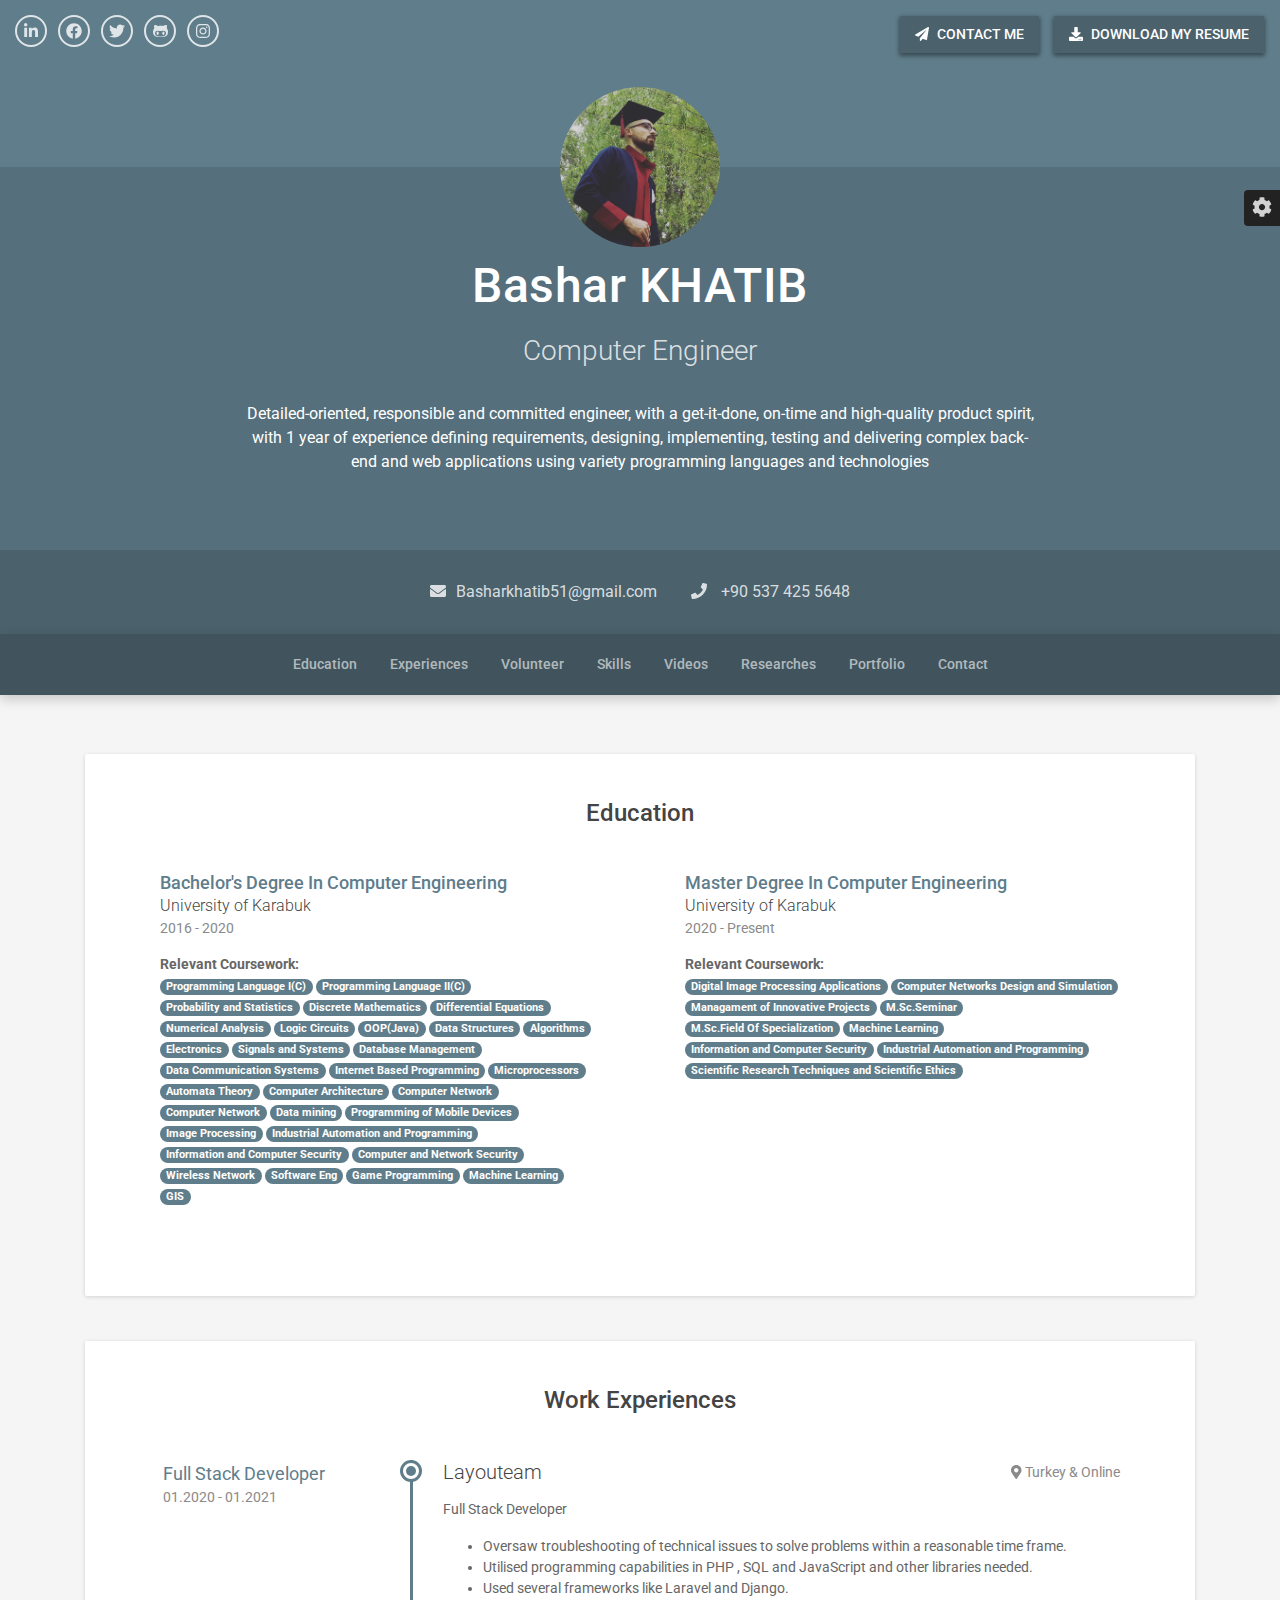
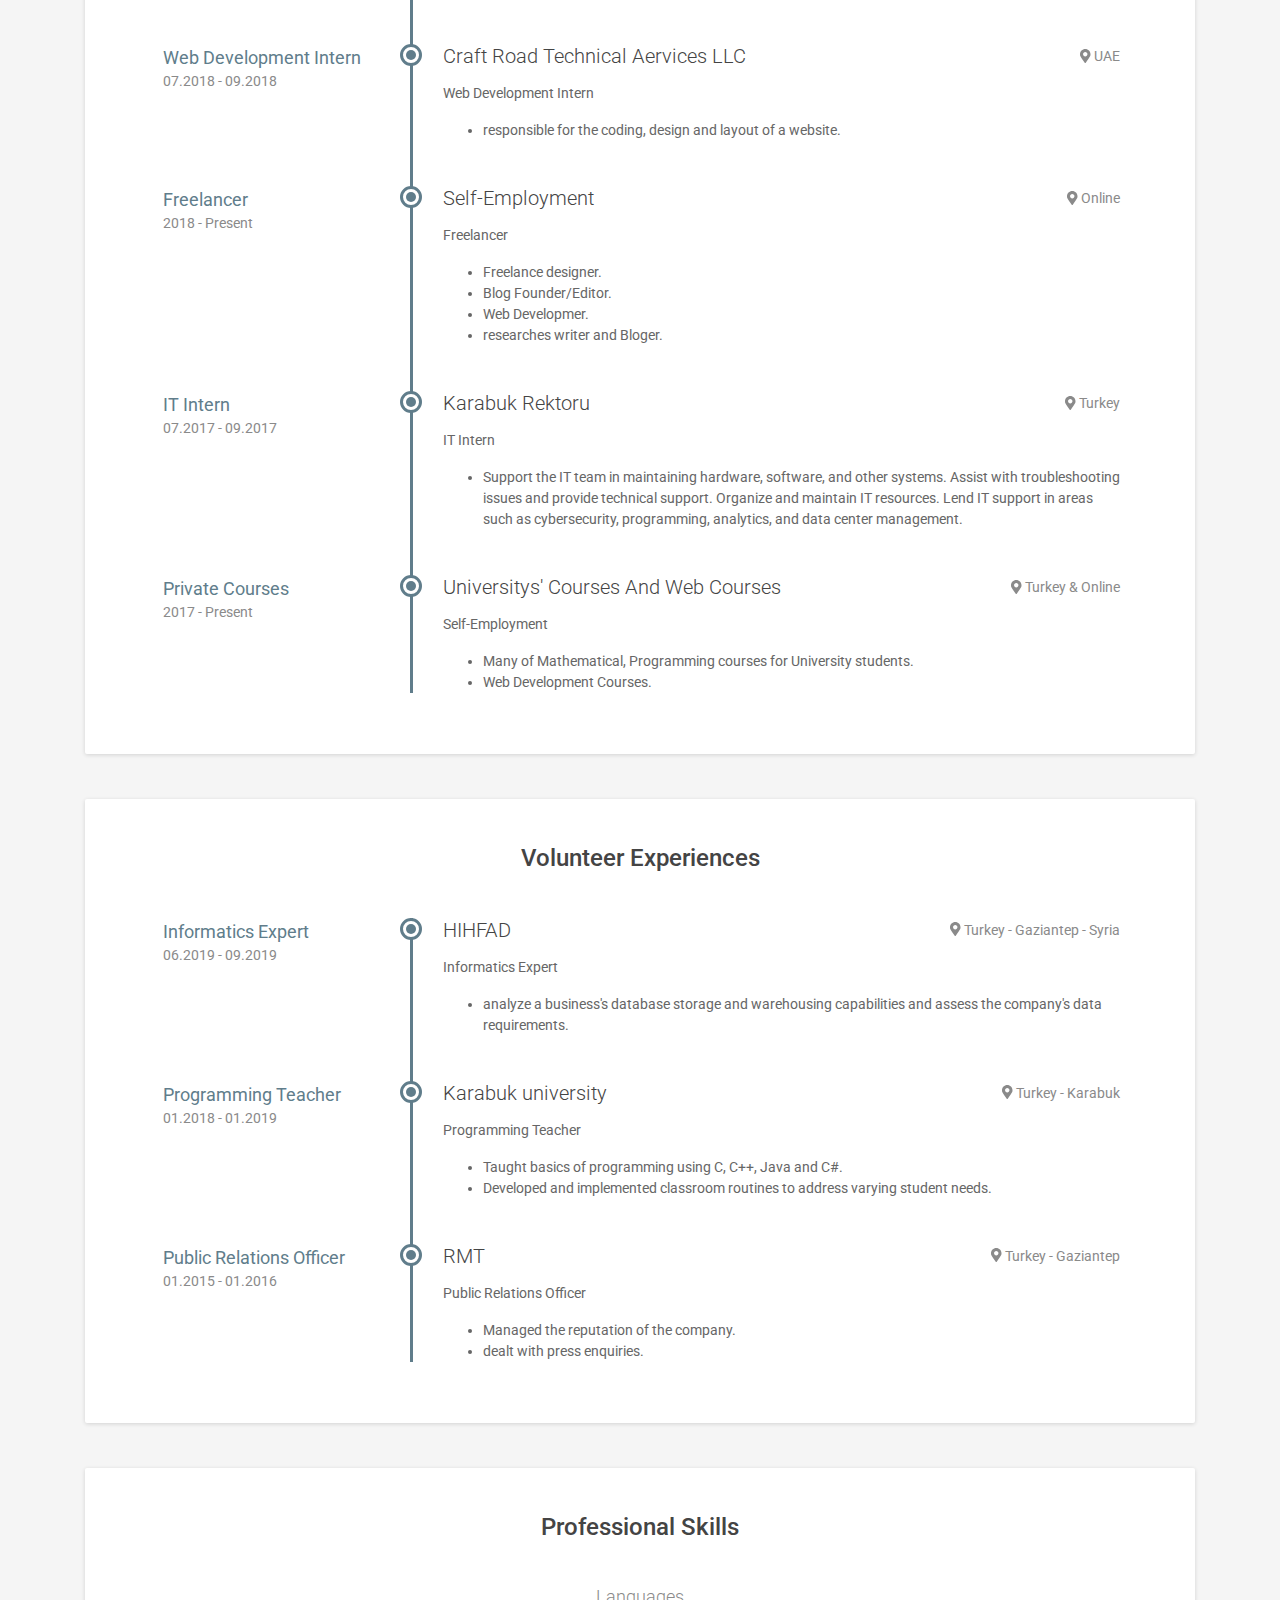
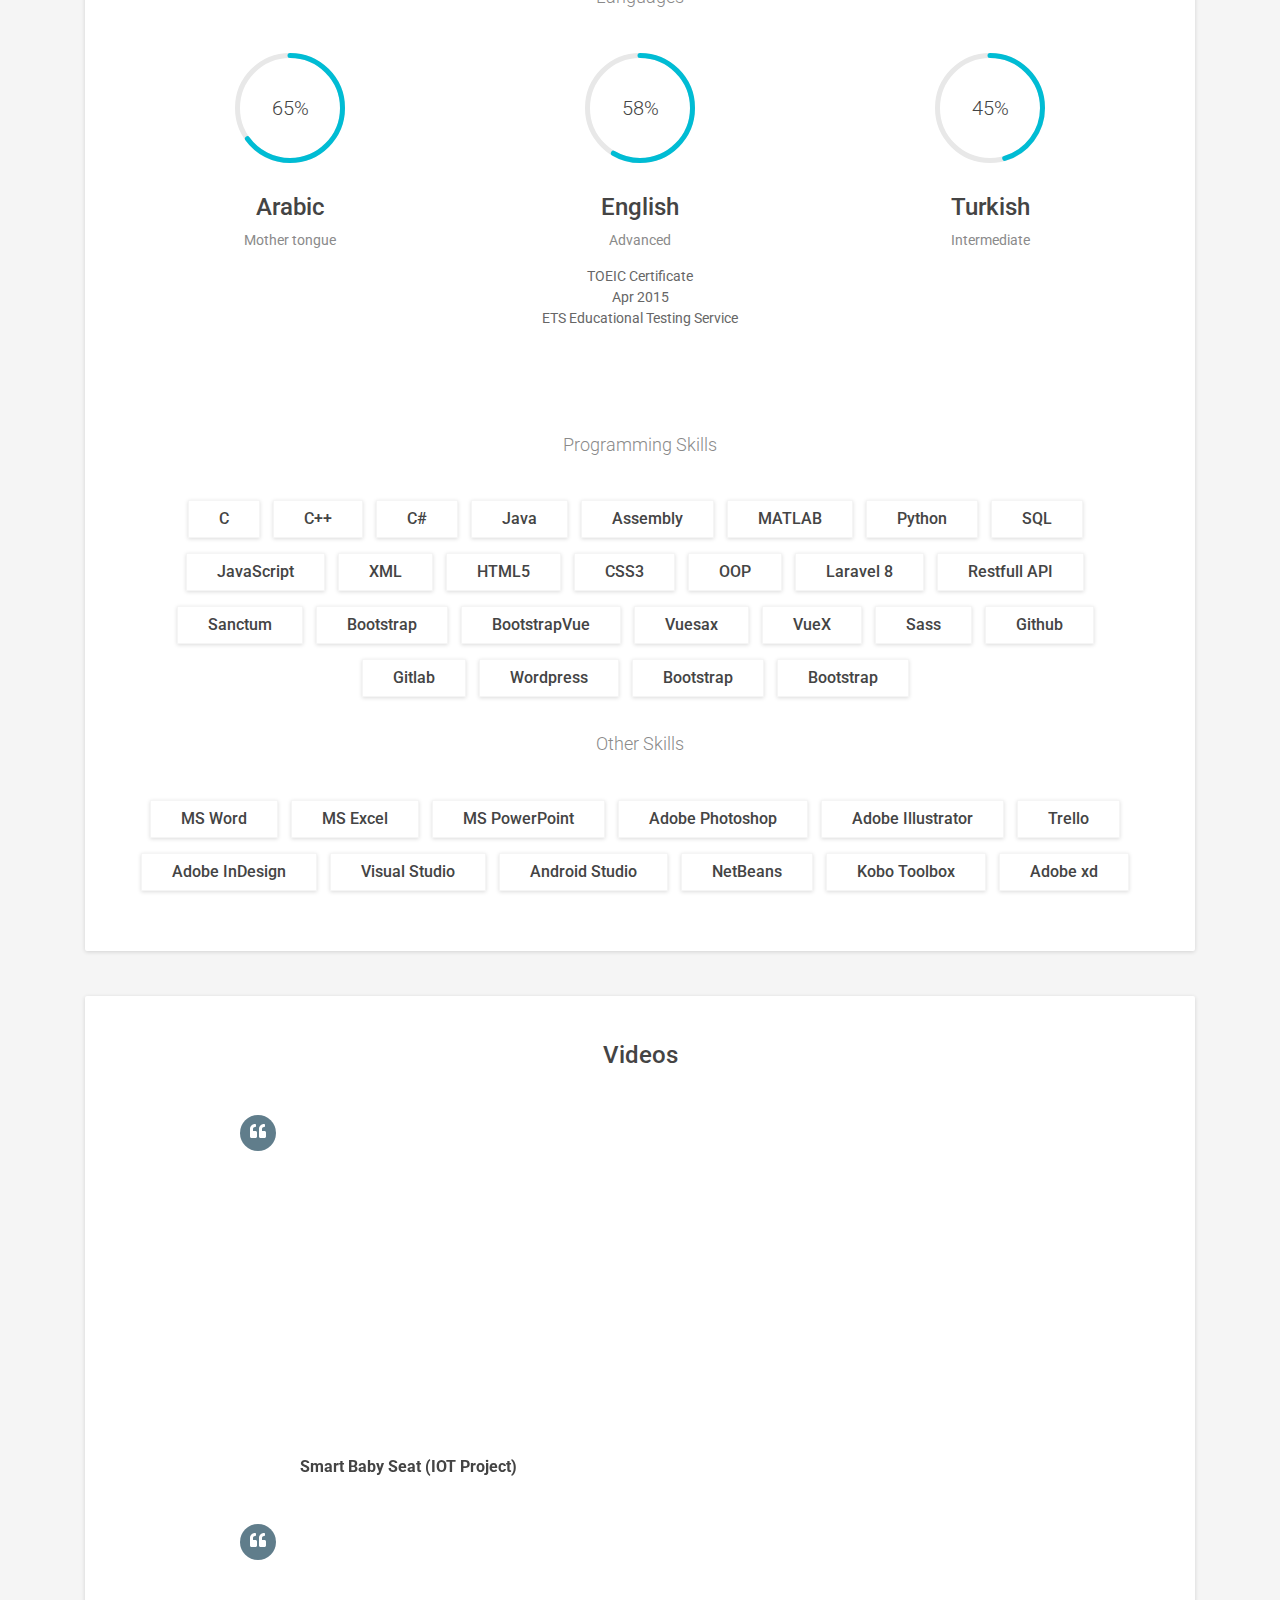
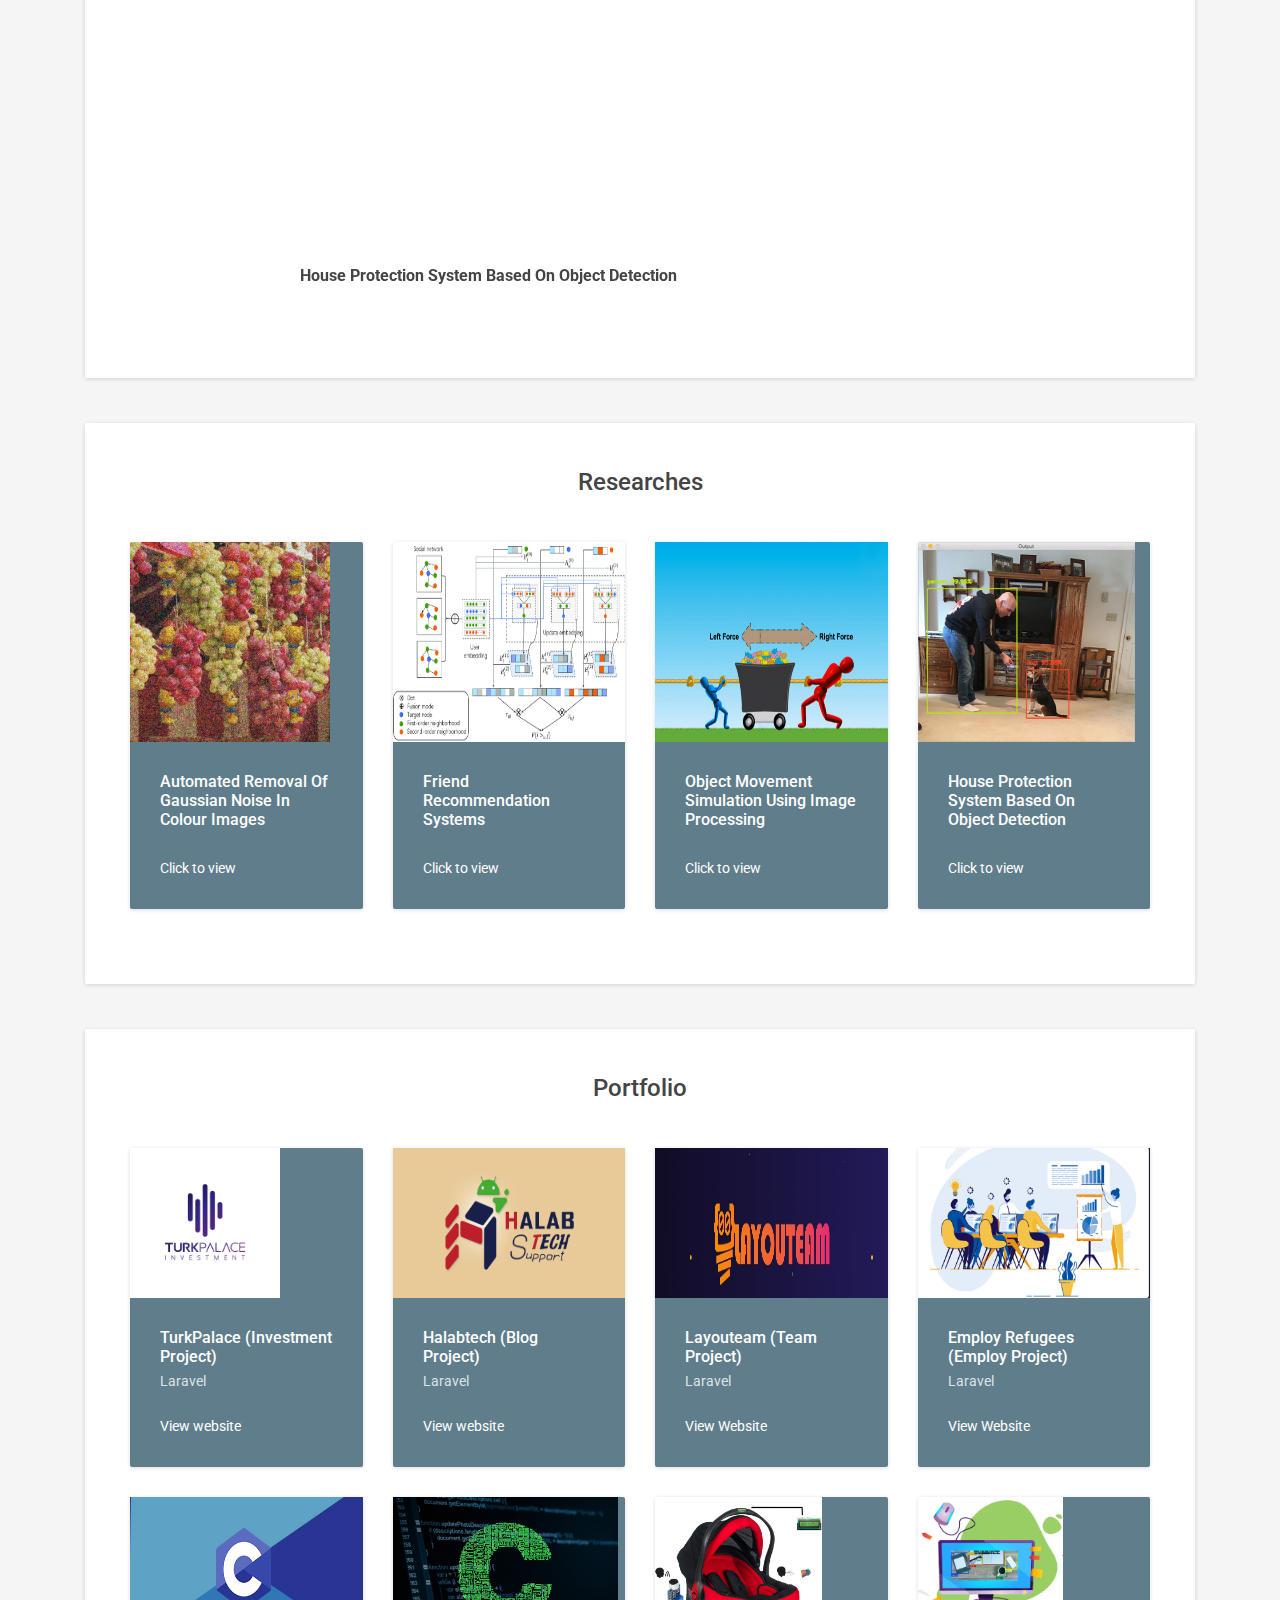
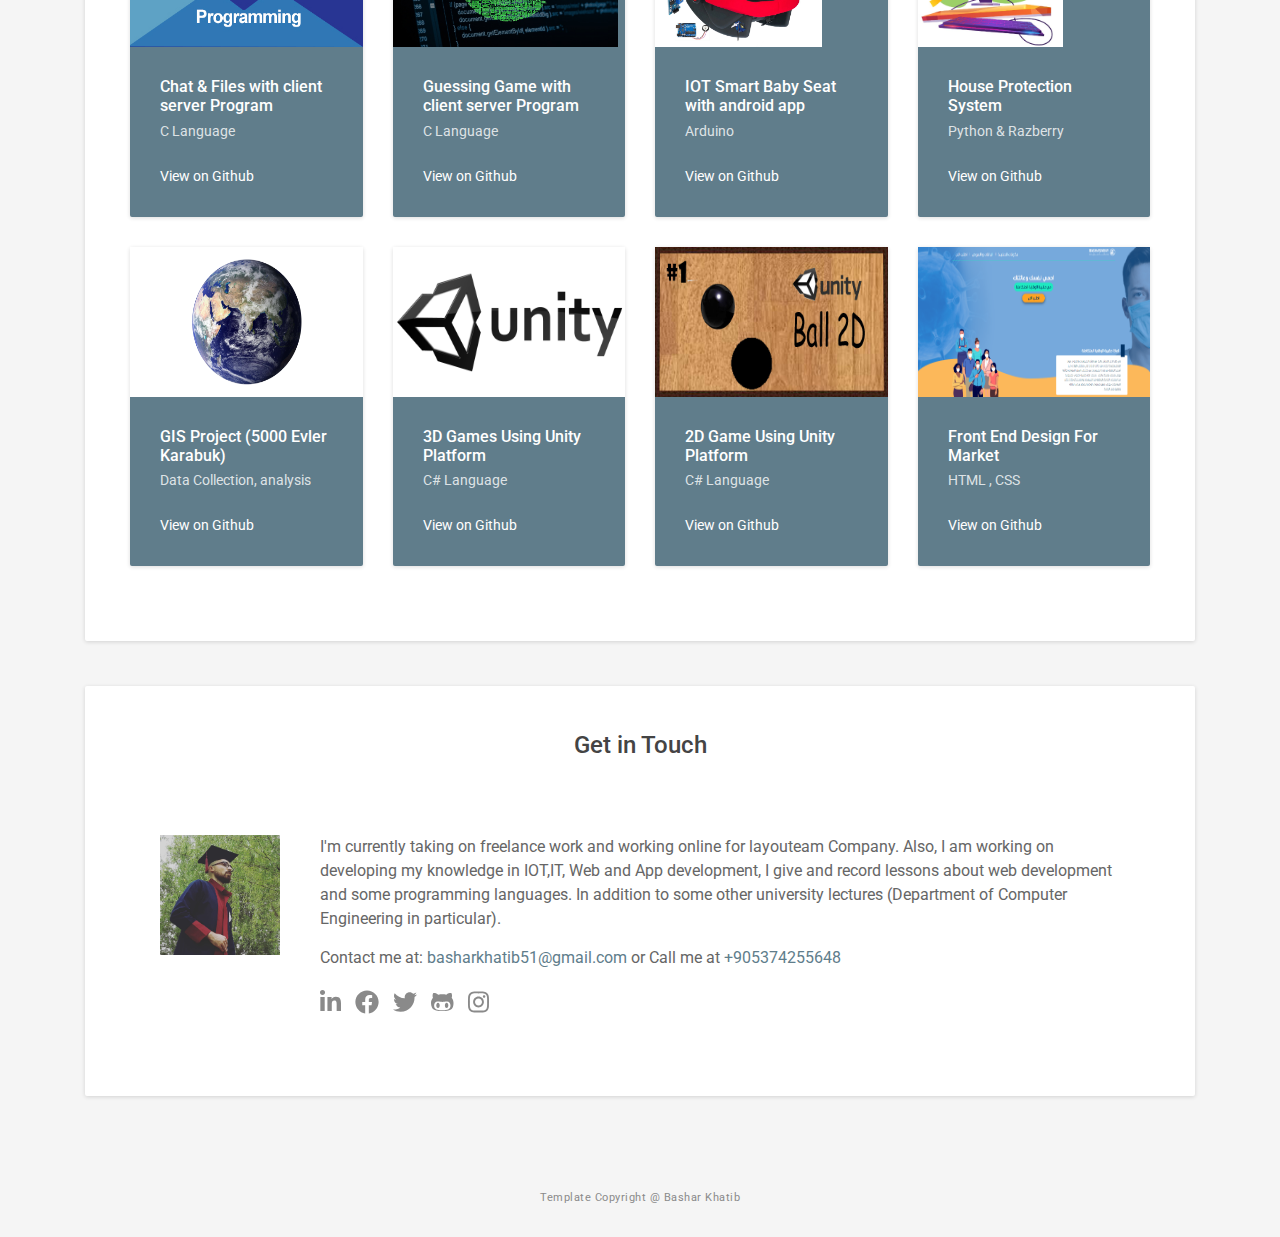
==== index.html @ d16e4dd9 "resume v2" ====
<!DOCTYPE html>
<html lang="en"> 

<head>
    <!-- Meta -->
    <meta charset="utf-8">
    <meta http-equiv="X-UA-Compatible" content="IE=edge">
    <meta name="viewport" content="width=device-width, initial-scale=1.0">
    <meta name="Description" content="Bashar KHATIB graduated as computer engineering from karabuk university">
    <meta name="google-site-verification" content="googled295d3291a292fb2"/>
    <title>Bashar KHATIB resume</title>
    <meta name="robots" content="noindex,nofollow">
    <meta name="google" content="nositelinkssearchbox , notranslate , nopagereadaloud" />
    <meta http-equiv="Content-Type" content="charset=utf-8" />

    <meta property="og:url"                content="https://basharkhatib51.github.io/resume/" />
    <meta property="og:title"              content="Bashar KHATIB resume" />
    <meta property="og:description"        content="Bashar KHATIB graduated as computer engineering from karabuk university" />
    <meta property="og:type"               content="profile" />
    <meta property="og:locale"               content="en_US" />
    <meta property="og:image"              content="https://basharkhatib51.github.io/resume/assets/images/profile-image.jpg" />
    <meta property="og:image:secure_url"              content="https://" />
    <meta property="og:image:type"              content="image/jpg" />


    <link rel="shortcut icon" href="favicon.png">
    <link href='https://fonts.googleapis.com/css?family=Roboto:400,500,400italic,300italic,300,500italic,700,700italic,900,900italic' rel='stylesheet' type='text/css'>
    <!-- FontAwesome JS -->
    <script defer src="assets/fontawesome/js/all.js"></script>
    <!-- Global CSS -->
    <link rel="stylesheet" href="assets/plugins/bootstrap/css/bootstrap.min.css">   
    <!-- Theme CSS -->  
    <link id="theme-style" rel="stylesheet" href="assets/css/theme-11.css">
    <link rel="stylesheet" href="assets/css/style.css">
    <!-- Facebook Pixel Code -->
	<script>
	!function(f,b,e,v,n,t,s){if(f.fbq)return;n=f.fbq=function(){n.callMethod?
	n.callMethod.apply(n,arguments):n.queue.push(arguments)};if(!f._fbq)f._fbq=n;
	n.push=n;n.loaded=!0;n.version='2.0';n.queue=[];t=b.createElement(e);t.async=!0;
	t.src=v;s=b.getElementsByTagName(e)[0];s.parentNode.insertBefore(t,s)}(window,
	document,'script','../../../connect.facebook.net/en_US/fbevents.js');
	
	fbq('init', '1506230579705064');
	fbq('track', "PageView");</script>
	<noscript><img height="1" width="1" style="display:none"
	src="https://www.facebook.com/tr?id=1506230579705064&amp;ev=PageView&amp;noscript=1"
	/></noscript>
	<!-- End Facebook Pixel Code -->
	
	<!-- Global site tag (gtag.js) - Google Analytics -->
	<script async src="https://www.googletagmanager.com/gtag/js?id=UA-24707561-38"></script>
	<script>
	  window.dataLayer = window.dataLayer || [];
	  function gtag(){dataLayer.push(arguments);}
	  gtag('js', new Date());
	
	  gtag('config', 'UA-24707561-38');
	</script>

</head> 

<body>
    
    <header class="header">
        <div class="top-bar container-fluid">
            <div class="actions">
                <a class="btn d-none d-md-inline-block" href="mailto:basharkhatib51@gmail.com" target="_blank"><i class="fas fa-paper-plane" aria-hidden="true"></i> Contact me </a>
                <a class="btn" href="https://drive.google.com/file/d/1ahaZSNLi6xCjvQTeJ3U1TWbhlt_t8yt8/view" target="_blank"><i class="fas fa-download" aria-hidden="true"></i> Download My Resume</a>
            </div><!--//actions-->
            <ul class="social list-inline">
                <li class="list-inline-item"><a href="https://www.linkedin.com/in/bashar-khatib-23426b1b0/" target="_blank"><i class="fab fa-linkedin-in" aria-hidden="true"></i></a></li>
                <li class="list-inline-item"><a href="https://www.facebook.com/bashar.khteeb.3/" target="_blank"><i class="fab fa-facebook" aria-hidden="true"></i></a></li>
                <li class="list-inline-item"><a href="https://twitter.com/basharkh96" target="_blank"><i class="fab fa-twitter" aria-hidden="true"></i></a></li>
                <li class="list-inline-item"><a href="https://github.com/basharkhatib51?tab=repositories" target="_blank"><i class="fab fa-github-alt" aria-hidden="true"></i></a></li>
                <li class="list-inline-item"><a href="https://www.instagram.com/bashar__khatib/" target="_blank"><i class="fab fa-instagram" aria-hidden="true"></i></a></li>
            </ul><!--//social-->
        </div><!--//top-bar-->
        
        <div class="intro">
            <div class="container text-center">
                <img style="border-radius: 100px" class="profile-image" src="assets/images/profile-image.jpg" alt="M.Badia ALfathi">
                <h1 class="name">Bashar KHATIB</h1>
                <div class="title">Computer Engineer </div>
                <div class="profile">

                    <p>Detailed-oriented, responsible and committed engineer, with a get-it-done, on-time and high-quality product spirit, with 1 year of
                        experience defining requirements, designing, implementing, testing and delivering complex back-end and web applications using variety programming languages and technologies</p>
                </div><!--//profile-->
            </div><!--//container-->
        </div><!--//intro-->
        
        <div class="contact-info">
            <div class="container text-center">
                <ul class="list-inline">
                    <li class="email list-inline-item"><i class="fas fa-envelope"></i><a href="mailto:Basharkhatib51@gmail.com">Basharkhatib51@gmail.com</a></li>
                    <li class="list-inline-item"><i class="fas fa-phone"></i> <a href="tel: +905374255648">+90 537 425 5648</a></li>
                </ul>
            </div><!--//container-->
        </div><!--//contact-info-->
        
        <div class="page-nav-space-holder d-none d-md-block">
            <div id="page-nav-wrapper" class="page-nav-wrapper text-center">
                <div class="container">
                    <ul id="page-nav" class="nav page-nav list-inline">
                        <li class="nav-item"><a class="scrollto nav-link" href="#education-section">Education</a></li>
                        <li class="nav-item"><a class="scrollto nav-link" href="#experiences-section">Experiences</a></li>
                        <li class="nav-item"><a class="scrollto nav-link" href="#Volunteer-section">Volunteer</a></li>
                        <li class="nav-item"><a class="scrollto nav-link" href="#skills-section">Skills</a></li>
                        <li class="nav-item"><a class="scrollto nav-link" href="#testimonials-section">Videos</a></li>
                        <li class="nav-item"><a class="scrollto nav-link" href="#research-section">Researches</a></li>
                        <li class="nav-item"><a class="scrollto nav-link" href="#portfolio-section">Portfolio</a></li>
                        <li class="nav-item"><a class="scrollto nav-link" href="#contact-section">Contact</a></li>
                    </ul><!--//page-nav-->
                </div>
            </div><!--//page-nav-wrapper-->
        </div>
        
    </header><!--//header-->
    
    <div class="wrapper container">
        <section id="education-section" class="education-section section">
            <h2 class="section-title">Education</h2>
            <div class="row">
                <div class="item col-12 col-md-6" >
                    <div class="item-inner" >
                        <!--<img src="assets/images/kbu.png" alt="Karabuk University" style="width:161px; height:121px; margin-bottom: 25px;">-->
                        <h3 class="degree">Bachelor's Degree In Computer Engineering</h3>
                        <div class="education-body">
                            University of Karabuk
                        </div><!--//education-body-->
                        <div class="time">2016 - 2020</div>
                        <div class="desc">
                            
                            <b>Relevant Coursework: </b><br>
                            <span class="badge badge-pill badge-primary">Programming Language I(C)</span>
                            <span class="badge badge-pill badge-primary">Programming Language II(C)</span>
                            <span class="badge badge-pill badge-primary">Probability and Statistics</span>
                            <span class="badge badge-pill badge-primary">Discrete Mathematics</span>
                            <span class="badge badge-pill badge-primary">Differential Equations</span>
                            <span class="badge badge-pill badge-primary">Numerical Analysis</span>
                            <span class="badge badge-pill badge-primary">Logic Circuits</span>
                            <span class="badge badge-pill badge-primary">OOP(Java)</span>
                            <span class="badge badge-pill badge-primary">Data Structures</span>
                            <span class="badge badge-pill badge-primary">Algorithms</span>
                            <span class="badge badge-pill badge-primary">Electronics</span>
                            <span class="badge badge-pill badge-primary">Signals and Systems</span>
                            <span class="badge badge-pill badge-primary">Database Management</span>
                            <span class="badge badge-pill badge-primary">Data Communication Systems</span>
                            <span class="badge badge-pill badge-primary">Internet Based Programming</span>
                            <span class="badge badge-pill badge-primary">Microprocessors</span>
                            <span class="badge badge-pill badge-primary">Automata Theory</span>
                            <span class="badge badge-pill badge-primary">Computer Architecture</span>
                            <span class="badge badge-pill badge-primary">Computer Network</span>
                            <span class="badge badge-pill badge-primary">Computer Network</span>
                            <span class="badge badge-pill badge-primary">Data mining</span>
                            <span class="badge badge-pill badge-primary">Programming of Mobile Devices</span>
                            <span class="badge badge-pill badge-primary">Image Processing</span>
                            <span class="badge badge-pill badge-primary">Industrial Automation and Programming</span>
                            <span class="badge badge-pill badge-primary">Information and Computer Security</span>
                            <span class="badge badge-pill badge-primary">Computer and Network Security</span>
                            <span class="badge badge-pill badge-primary">Wireless Network</span>
                            <span class="badge badge-pill badge-primary">Software Eng</span>
                            <span class="badge badge-pill badge-primary">Game Programming</span>
                            <span class="badge badge-pill badge-primary">Machine Learning</span>
                            <span class="badge badge-pill badge-primary">GIS</span>
                        </div>
                    </div><!--//item-inner-->
                </div><!--//item-->
                
                <div class="item col-12 col-md-6">
                    <div class="item-inner" >
                        <!--<img src="assets/images/ana.png" alt="Anadolu University" style="width:236px; height:121px; margin-bottom: 25px;">-->

                        <h3 class="degree">Master Degree In Computer Engineering</h3>
                        <div class="education-body">
                            University of Karabuk
                        </div><!--//education-body-->
                        <div class="time">2020 - Present</div>
                        <div class="desc">
                            <b>Relevant Coursework: </b><br>
                            <span class="badge badge-pill badge-primary">Digital Image Processing Applications</span>
                            <span class="badge badge-pill badge-primary">Computer Networks Design and Simulation</span>
                            <span class="badge badge-pill badge-primary">Managament of Innovative Projects</span>
                            <span class="badge badge-pill badge-primary">M.Sc.Seminar</span>
                            <span class="badge badge-pill badge-primary">M.Sc.Field Of Specialization</span>
                            <span class="badge badge-pill badge-primary">Machine Learning</span>
                            <span class="badge badge-pill badge-primary">Information and Computer Security</span>
                            <span class="badge badge-pill badge-primary">Industrial Automation and Programming</span>
                            <span class="badge badge-pill badge-primary">Scientific Research Techniques and Scientific Ethics</span>
                        </div>
                    </div><!--//item-inner-->
                </div><!--//item-->
                
            </div><!--//row-->
        </section>
        <section id="experiences-section" class="experiences-section section">
            <h2 class="section-title">Work Experiences</h2>
            <div class="timeline">

                <div class="item">
                    <div class="work-place">
                        <h3 class="place">Layouteam</h3>
                        <div class="location"><i class="fas fa-map-marker-alt mr-1"></i>Turkey & Online</div>
                    </div>
                    <div class="job-meta">
                        <div class="title">Full Stack Developer</div>
                        <div class="time">01.2020 - 01.2021</div>
                    </div><!--//job-meta-->
                    <div class="job-desc">
                        <p>Full Stack Developer</p>
                        <ul>
                            <li>Oversaw troubleshooting of technical issues to solve problems within a reasonable time frame.</li>
                            <li>Utilised programming capabilities in PHP , SQL and JavaScript and other libraries needed.</li>
                            <li>Used several frameworks like Laravel and Django.</li>
                        </ul>
                    </div><!--//job-desc-->
                </div>
                <div class="item">
                    <div class="work-place">
                        <h3 class="place">Craft Road Technical Aervices LLC</h3>
                        <div class="location"><i class="fas fa-map-marker-alt mr-1"></i>UAE</div>
                    </div>
                    <div class="job-meta">
                        <div class="title">Web Development Intern</div>
                        <div class="time">07.2018 - 09.2018</div>
                    </div><!--//job-meta-->
                    <div class="job-desc">
                        <p>Web Development Intern</p>
                        <ul>
                            <li>responsible for the coding, design and layout of a
                                website.</li>
                        </ul>
                    </div><!--//job-desc-->
                </div>
                <div class="item">
                    <div class="work-place">
                        <h3 class="place">Self-Employment</h3>
                        <div class="location"><i class="fas fa-map-marker-alt mr-1"></i>Online</div>
                    </div>
                    <div class="job-meta">
                        <div class="title">Freelancer</div>
                        <div class="time">2018 - Present</div>
                    </div><!--//job-meta-->
                    <div class="job-desc">
                        <p>Freelancer</p>
                        <ul>
                            <li>Freelance designer.</li>
                            <li>Blog Founder/Editor.</li>
                            <li>Web Developmer.  </li>
                            <li>researches writer and Bloger. </li>
                        </ul>
                    </div><!--//job-desc-->
                </div>
                <div class="item">
                    <div class="work-place">
                        <h3 class="place">Karabuk Rektoru</h3>
                        <div class="location"><i class="fas fa-map-marker-alt mr-1"></i>Turkey</div>
                    </div>
                    <div class="job-meta">
                        <div class="title">IT Intern</div>
                        <div class="time">07.2017 - 09.2017</div>
                    </div><!--//job-meta-->
                    <div class="job-desc">
                        <p>IT Intern</p>
                        <ul>
                            <li>Support the IT team in maintaining hardware, software,
                                and other systems. Assist with troubleshooting issues
                                and provide technical support. Organize and maintain IT
                                resources. Lend IT support in areas such as
                                cybersecurity, programming, analytics, and data center
                                management.</li>
                        </ul>
                    </div><!--//job-desc-->
                </div>
                <div class="item">
                    <div class="work-place">
                        <h3 class="place">Universitys' Courses And Web Courses</h3>
                        <div class="location"><i class="fas fa-map-marker-alt mr-1"></i>Turkey & Online</div>
                    </div>
                    <div class="job-meta">
                        <div class="title">Private Courses</div>
                        <div class="time">2017 - Present</div>
                    </div><!--//job-meta-->
                    <div class="job-desc">
                        <p>Self-Employment</p>
                        <ul>
                            <li>Many of Mathematical, Programming courses for University students.</li>
                            <li>Web Development Courses.</li>
                        </ul>
                    </div><!--//job-desc-->
                </div>
                
            </div><!--//timeline-->
            
        </section>
        <section id="Volunteer-section" class="Volunteer-section section">
        <h2 class="section-title">Volunteer Experiences</h2>
        <div class="timeline">
            <div class="item">
                <div class="work-place">
                    <h3 class="place">HIHFAD</h3>
                    <div class="location"><i class="fas fa-map-marker-alt mr-1"></i>Turkey - Gaziantep - Syria</div>
                </div>
                <div class="job-meta">
                    <div class="title">Informatics Expert</div>
                    <div class="time">06.2019 - 09.2019</div>
                </div><!--//job-meta-->
                <div class="job-desc">
                    <p>Informatics Expert</p>
                    <ul>
                        <li>analyze a business's database storage and warehousing
                            capabilities and assess the company's data
                            requirements.</li>
                    </ul>
                </div><!--//job-desc-->
            </div><!--//item-->
            <div class="item">
                <div class="work-place">
                    <h3 class="place">Karabuk university</h3>
                    <div class="location"><i class="fas fa-map-marker-alt mr-1"></i>Turkey - Karabuk</div>
                </div>
                <div class="job-meta">
                    <div class="title">Programming Teacher</div>
                    <div class="time">01.2018 - 01.2019</div>
                </div><!--//job-meta-->
                <div class="job-desc">
                    <p>Programming Teacher</p>
                    <ul>
                        <li>Taught basics of programming using C, C++, Java and C#. </li>
                        <li>Developed and implemented classroom routines to address varying student needs.</li>
                    </ul>

                </div><!--//job-desc-->
            </div><!--//item-->
            <div class="item">
                <div class="work-place">
                    <h3 class="place">RMT</h3>
                    <div class="location"><i class="fas fa-map-marker-alt mr-1"></i>Turkey - Gaziantep</div>
                </div>
                <div class="job-meta">
                    <div class="title">Public Relations Officer</div>
                    <div class="time">01.2015 - 01.2016</div>
                </div><!--//job-meta-->
                <div class="job-desc">
                    <p>Public Relations Officer</p>
                    <ul>
                        <li>Managed the reputation of the company. </li>
                        <li>dealt with press enquiries.</li>
                    </ul>
                </div><!--//job-desc-->
            </div><!--//item-->
        </div><!--//timeline-->
    </section><!--//section-->
        <section id="skills-section" class="skills-section section text-center">
            <h2 class="section-title">Professional Skills</h2>
            <div class="top-skills">
                <h3 class="subtitle">Languages</h3>
                <div class="row">
                    <div class="item col-12 col-md-4">
                        <div class="item-inner">
                            <div class="chart-easy-pie text-center">
                                <div class="chart-theme-1 chart" data-percent="100"><span>100</span>%</div>
                            </div>
                            <h4 class="skill-name"> Arabic </h4>
                            <div class="level">Mother tongue</div>
                            <div class="desc">
                            </div>
                        </div><!--//item-inner-->
                    </div><!--//item-->
                    <div class="item col-12 col-md-4">
                        <div class="item-inner">
                            <div class="chart-easy-pie text-center">
                                <div class="chart-theme-1 chart" data-percent="90"><span>90</span>%</div>
                            </div>
                            <h4 class="skill-name">English</h4>
                            <div class="level">Advanced</div>
                            <div class="desc">
                                TOEIC Certificate 
                                <br> Apr 2015
                                <br> ETS Educational Testing Service
                            </div>
                        </div><!--//item-inner-->
                    </div><!--//item-->
                    <div class="item col-12 col-md-4">
                        <div class="item-inner">
                            <div class="chart-easy-pie text-center">
                                <div class="chart-theme-1 chart" data-percent="70"><span>70</span>%</div>
                            </div>
                            <h4 class="skill-name">Turkish</h4>
                            <div class="level">Intermediate</div>
                        </div><!--//item-inner-->
                    </div><!--//item-->
                </div><!--//row-->
            </div><!--//top-skills-->
            
            <div class="other-skills">
                <h3 class="subtitle">Programming Skills</h3>
                <div class="misc-skills">
                    <span class="skill-tag">C</span>
                    <span class="skill-tag">C++</span>
                    <span class="skill-tag">C#</span>
                    <span class="skill-tag">Java</span>
                    <span class="skill-tag">Assembly</span>
                    <span class="skill-tag">MATLAB</span>
                    <span class="skill-tag">Python</span>
                    <span class="skill-tag">SQL</span>
                    <span class="skill-tag">JavaScript</span>
                    <span class="skill-tag">XML</span>
                    <span class="skill-tag">HTML5</span>
                    <span class="skill-tag">CSS3</span>
                    <span class="skill-tag">OOP</span>
                    <span class="skill-tag">Laravel 8</span>
                    <span class="skill-tag">Restfull API</span>
                    <span class="skill-tag">Sanctum</span>
                    <span class="skill-tag">Bootstrap</span>
                    <span class="skill-tag">BootstrapVue</span>
                    <span class="skill-tag">Vuesax</span>
                    <span class="skill-tag">VueX</span>
                    <span class="skill-tag">Sass</span>
                    <span class="skill-tag">Github</span>
                    <span class="skill-tag">Gitlab</span>
                    <span class="skill-tag">Wordpress</span>
                    <span class="skill-tag">Bootstrap</span>
                    <span class="skill-tag">Bootstrap</span>
                </div>
            </div><!--//other-skills-->

            <br>
            <div class="other-skills">
                <h3 class="subtitle">Other Skills</h3>
                <div class="misc-skills">
                    <span class="skill-tag">MS Word</span>
                    <span class="skill-tag">MS Excel</span>
                    <span class="skill-tag">MS PowerPoint</span>
                    <span class="skill-tag">Adobe Photoshop</span>
                    <span class="skill-tag">Adobe Illustrator</span>
                    <span class="skill-tag">Trello</span>
                    <span class="skill-tag">Adobe InDesign</span>
                    <span class="skill-tag">Visual Studio</span>
                    <span class="skill-tag">Android Studio</span>
                    <span class="skill-tag">NetBeans</span>
                    <span class="skill-tag">Kobo Toolbox</span>
                    <span class="skill-tag">Adobe xd</span>

                </div>
            </div><!--//other-skills-->
            
        </section><!--//skills-section-->
        <section id="testimonials-section" class="testimonials-section section">
            <h2 class="section-title">Videos</h2>
            
            <div id="testimonials-carousel" class="testimonials-carousel carousel slide" data-interval="8000">
                <div class="carousel-inner">
                    <div class="item carousel-item active">
                        <blockquote class="quote">
                            <p><span class="icon-holder"><i class="fas fa-quote-left"></i></span>
                                <iframe width="100%" height="315" src="https://www.youtube.com/embed/z0dVtf4CaEw" title="YouTube video player" title="YouTube video player" frameborder="0" allow="accelerometer; autoplay; clipboard-write; encrypted-media; gyroscope; picture-in-picture" allowfullscreen></iframe>
                        </blockquote>    
                        <div class="source">
                            <div class="name"><b>Smart Baby Seat (IOT Project)</b></div>
                            <div class="position"></div>
                        </div><!--//source-->   
                    </div>
                </div><!--//carousel-inner-->
                <div class="carousel-inner">
                    <div class="item carousel-item active">
                        <blockquote class="quote">
                            <p><span class="icon-holder"><i class="fas fa-quote-left"></i></span>
                                <iframe width="100%" height="315" src="https://www.youtube.com/embed/n28yCyuzmXI" title="YouTube video player" frameborder="0" allow="accelerometer; autoplay; clipboard-write; encrypted-media; gyroscope; picture-in-picture" allowfullscreen></iframe>
                        </blockquote>
                        <div class="source">
                            <div class="name"><b>House Protection System Based On Object Detection</b></div>
                            <div class="position"></div>
                        </div><!--//source-->
                    </div>
                </div><!--//carousel-inner-->
            </div><!--//testimonials-carousel-->
        </section><!--//section-->
        <section id="research-section" class="portfolio-section section">
            <h2 class="section-title">Researches</h2>
            <div class="items-wrapper isotope row">
                <div class="item col-lg-3  col-6">
                    <div class="item-inner">
                        <figure class="figure">
                            <a href="https://drive.google.com/file/d/1Yhot1Jx4_BtfoJE57Yyo4E7T9Eq4H8mh/view?usp=sharing" target="_blank">
                                <img class="img-fluid" style="height: 200px; width: 100%" src="assets/images/portfolio/cer/1.jpg" alt="Crach Course on Python By Google" /></a>
                        </figure>
                        <div class="content text-left">
                            <h6 class="sub-title">Automated Removal Of Gaussian Noise In Colour Images</h6>
                            <div class="action"><a href="https://drive.google.com/file/d/1Yhot1Jx4_BtfoJE57Yyo4E7T9Eq4H8mh/view?usp=sharing"target="_blank">Click to view</a></div>
                        </div><!--//content-->    
                    </div><!--//item-inner-->
                </div>
                <div class="item col-lg-3 col-6">
                    <div class="item-inner">
                        <figure class="figure">
                            <a href="https://drive.google.com/file/d/1zQVhdpSA9f3c1oEjkjcvhomgHRdtBUYG/view?usp=sharing" target="_blank">
                                <img class="img-fluid" style="height: 200px; width: 100%" src="assets/images/portfolio/cer/2.png" alt="Crach Course on Python By Google" /></a>
                        </figure>
                        <div class="content text-left">
                            <h6 class="sub-title">Friend Recommendation Systems</h6>
                            <div class="action"><a href="https://drive.google.com/file/d/1zQVhdpSA9f3c1oEjkjcvhomgHRdtBUYG/view?usp=sharings"target="_blank">Click to view</a></div>
                        </div><!--//content-->
                    </div><!--//item-inner-->
                </div>

                <div class="item col-lg-3 col-6">
                    <div class="item-inner">
                        <figure class="figure">
                            <a href="https://drive.google.com/file/d/1tRgIh3Hoo6huDxw2DqFIKlioFfJYmD1F/view?usp=sharing" target="_blank">
                                <img class="img-fluid" style="height: 200px; width: 100%" src="assets/images/portfolio/cer/3.jpg" alt="Crach Course on Python By Google" /></a>
                        </figure>
                        <div class="content text-left">
                            <h6 class="sub-title">Object Movement Simulation Using Image Processing </h6>
                            <div class="action"><a href="https://drive.google.com/file/d/1tRgIh3Hoo6huDxw2DqFIKlioFfJYmD1F/view?usp=sharing"target="_blank">Click to view</a></div>
                        </div><!--//content-->
                    </div><!--//item-inner-->
                </div>
                <div class="item col-lg-3 col-6">
                    <div class="item-inner">
                        <figure class="figure">
                            <a href="https://drive.google.com/file/d/1OVMxMNE9hdXkDxgeK76hxtkIfRGAGioC/view?usp=sharing" target="_blank">
                                <img class="img-fluid" style="height: 200px; width: 100%" src="assets/images/portfolio/cer/4.jpg" alt="Crach Course on Python By Google" /></a>
                        </figure>
                        <div class="content text-left">
                            <h6 class="sub-title">House Protection System Based On Object Detection</h6>
                            <div class="action"><a href="https://drive.google.com/file/d/1OVMxMNE9hdXkDxgeK76hxtkIfRGAGioC/view?usp=sharing"target="_blank">Click to view</a></div>
                        </div><!--//content-->
                    </div><!--//item-inner-->
                </div>
            </div><!--//item-wrapper-->
            
        </section><!--//section-->
        <section id="portfolio-section" class="portfolio-section section">
            <h2 class="section-title">Portfolio</h2>
            <div class="items-wrapper isotope row d-flex">
                <div class="item  col-lg-3 col-6">
                    <div class="item-inner">
                        <figure class="figure">
                            <img class="img-fluid" style="width: 100%; height: 150px" src="assets/images/portfolio/10.jpeg"/>
                        </figure>
                        <div class="content text-left">
                            <h3 class="sub-title"><a href="https://turkpalace.com/"target="_blank">TurkPalace (Investment Project)</a></h3>
                            <div class="meta">Laravel</div>
                            <div class="action"><a href="https://turkpalace.com/"target="_blank">View website</a></div>
                        </div><!--//content-->
                    </div><!--//item-inner-->
                </div>
                <div class="item  col-lg-3 col-6">
                    <div class="item-inner">
                        <figure class="figure">
                            <img class="img-fluid" style="width: 100%; height: 150px" src="assets/images/portfolio/11.png"/>
                        </figure>
                        <div class="content text-left">
                            <h3 class="sub-title"><a href="https://halabtech.com/"target="_blank">Halabtech (Blog Project)</a></h3>
                            <div class="meta">Laravel</div>
                            <div class="action"><a href="https://halabtech.com/"target="_blank">View website</a></div>
                        </div><!--//content-->
                    </div><!--//item-inner-->
                </div>
                <div class="item  col-lg-3 col-6">
                    <div class="item-inner">
                        <figure class="figure">
                            <img class="img-fluid" style="width: 100%; height: 150px" src="assets/images/portfolio/12.jpg"/>
                        </figure>
                        <div class="content text-left">
                            <h3 class="sub-title"><a href="https://layouteam.com/"target="_blank">Layouteam (Team Project)</a></h3>
                            <div class="meta">Laravel</div>
                            <div class="action"><a href="https://layouteam.com/"target="_blank">View Website</a></div>
                        </div><!--//content-->
                    </div><!--//item-inner-->
                </div>
                <div class="item  col-lg-3 col-6">
                    <div class="item-inner">
                        <figure class="figure">
                            <img class="img-fluid" style="width: 100%; height: 150px" src="assets/images/portfolio/9.PNG"/>
                        </figure>
                        <div class="content text-left">
                            <h3 class="sub-title"><a href="https://employrefugees.layouteam.com/"target="_blank">Employ Refugees (Employ Project)</a></h3>
                            <div class="meta">Laravel</div>
                            <div class="action"><a href="hhttps://employrefugees.layouteam.com/"target="_blank">View Website</a></div>
                        </div><!--//content-->
                    </div><!--//item-inner-->
                </div>
                <div class="item  col-lg-3 col-6">
                    <div class="item-inner">
                        <figure class="figure">
                            <img class="img-fluid" style="width: 100%; height: 150px" src="assets/images/portfolio/1.jpg"/>
                        </figure>
                        <div class="content text-left">
                            <h3 class="sub-title"><a href="https://github.com/basharkhatib51/Chat-program"target="_blank">Chat & Files with client server Program</a></h3>
                            <div class="meta">C Language</div>
                            <div class="action"><a href="https://github.com/basharkhatib51/Chat-program"target="_blank">View on Github</a></div>
                        </div><!--//content-->
                    </div><!--//item-inner-->
                </div>
                <div class="item  col-lg-3 col-6">
                    <div class="item-inner">
                        <figure class="figure">
                            <img class="img-fluid" style="width: 100%; height: 150px" src="assets/images/portfolio/2.jpg"/>
                        </figure>
                        <div class="content text-left">
                            <h3 class="sub-title"><a href="https://github.com/basharkhatib51/Gussing-game"target="_blank">Guessing Game with client server Program</a></h3>
                            <div class="meta">C Language</div>
                            <div class="action"><a href="https://github.com/basharkhatib51/Gussing-game"target="_blank">View on Github</a></div>
                        </div><!--//content-->
                    </div><!--//item-inner-->
                </div>
                <div class="item  col-lg-3 col-6">
                    <div class="item-inner">
                        <figure class="figure">
                            <img class="img-fluid" style="width: 100%; height: 150px" src="assets/images/portfolio/3.jpg"/>
                        </figure>
                        <div class="content text-left">
                            <h3 class="sub-title"><a href="https://github.com/basharkhatib51/Babyseat"target="_blank">IOT Smart Baby Seat with android app</a></h3>
                            <div class="meta">Arduino</div>
                            <div class="action"><a href="https://github.com/basharkhatib51/Babyseat"target="_blank">View on Github</a></div>
                        </div><!--//content-->
                    </div><!--//item-inner-->
                </div>
                <div class="item  col-lg-3 col-6">
                    <div class="item-inner">
                        <figure class="figure">
                            <img class="img-fluid" style="width: 100%; height: 150px" src="assets/images/portfolio/4.PNG"/>
                        </figure>
                        <div class="content text-left">
                            <h3 class="sub-title"><a href="https://github.com/basharkhatib51/ObjectDetection"target="_blank">House Protection System</a></h3>
                            <div class="meta">Python & Razberry</div>
                            <div class="action"><a href="https://github.com/basharkhatib51/ObjectDetection"target="_blank">View on Github</a></div>
                        </div><!--//content-->
                    </div><!--//item-inner-->
                </div>
                <div class="item  col-lg-3 col-6">
                    <div class="item-inner">
                        <figure class="figure">
                            <img class="img-fluid" style="width: 100%; height: 150px" src="assets/images/portfolio/5.png"/>
                        </figure>
                        <div class="content text-left">
                            <h3 class="sub-title"><a href="https://github.com/basharkhatib51/GisProject"target="_blank">GIS Project (5000 Evler Karabuk)</a></h3>
                            <div class="meta">Data Collection, analysis</div>
                            <div class="action"><a href="https://github.com/basharkhatib51/GisProject"target="_blank">View on Github</a></div>
                        </div><!--//content-->
                    </div><!--//item-inner-->
                </div>
                <div class="item  col-lg-3 col-6">
                    <div class="item-inner">
                        <figure class="figure">
                            <img class="img-fluid" style="width: 100%; height: 150px" src="assets/images/portfolio/6.png"/>
                        </figure>
                        <div class="content text-left">
                            <h3 class="sub-title"><a href="https://github.com/basharkhatib51/3dGames"target="_blank">3D Games Using Unity Platform</a></h3>
                            <div class="meta">C# Language</div>
                            <div class="action"><a href="https://github.com/basharkhatib51/3dGames"target="_blank">View on Github</a></div>
                        </div><!--//content-->
                    </div><!--//item-inner-->
                </div>
                <div class="item  col-lg-3 col-6">
                    <div class="item-inner">
                        <figure class="figure">
                            <img class="img-fluid" style="width: 100%; height: 150px" src="assets/images/portfolio/7.jpg"/>
                        </figure>
                        <div class="content text-left">
                            <h3 class="sub-title"><a href="https://github.com/basharkhatib51/3dGames"target="_blank">2D Game Using Unity Platform</a></h3>
                            <div class="meta">C# Language</div>
                            <div class="action"><a href="https://github.com/basharkhatib51/3dGames"target="_blank">View on Github</a></div>
                        </div><!--//content-->
                    </div><!--//item-inner-->
                </div>
                <div class="item  col-lg-3 col-6">
                    <div class="item-inner">
                        <figure class="figure">
                            <img class="img-fluid" style="width: 100%; height: 150px" src="assets/images/portfolio/8.PNG"/>
                        </figure>
                        <div class="content text-left">
                            <h3 class="sub-title"><a href="https://github.com/basharkhatib51/3dGames"target="_blank">Front End Design For Market</a></h3>
                            <div class="meta">HTML , CSS</div>
                            <div class="action"><a href="https://github.com/basharkhatib51/3dGames"target="_blank">View on Github</a></div>
                        </div><!--//content-->
                    </div><!--//item-inner-->
                </div>
            </div><!--//item-wrapper-->

        </section><!--//section-->
        
        <section id="contact-section" class="contact-section section">
            <h2 class="section-title">Get in Touch</h2>
            <div class="intro">
                <img class="profile-image" src="assets/images/profile-image.jpg" alt="">
                <div class="dialog">
                    <p>I'm currently taking on freelance work and working online for layouteam Company. Also, I am working on developing my knowledge in IOT,IT, Web and App development,
                        I give and record lessons about web development and some programming languages. In addition to some other university lectures (Department of Computer Engineering in particular).
                    <p>Contact me at: <a href="mailto:mbmabadie@gmail.com">basharkhatib51@gmail.com</a> or Call me at <a href="tel:+905393053357">+905374255648</a></p>
                    <ul class="social list-inline">
                        <li class="list-inline-item"><a href="https://www.linkedin.com/in/bashar-khatib-23426b1b0/" target="_blank"><i class="fab fa-linkedin-in" aria-hidden="true"></i></a></li>
                        <li class="list-inline-item"><a href="https://www.facebook.com/bashar.khteeb.3/" target="_blank"><i class="fab fa-facebook" aria-hidden="true"></i></a></li>
                        <li class="list-inline-item"><a href="https://twitter.com/basharkh96" target="_blank"><i class="fab fa-twitter" aria-hidden="true"></i></a></li>
                        <li class="list-inline-item"><a href="https://github.com/basharkhatib51?tab=repositories" target="_blank"><i class="fab fa-github-alt" aria-hidden="true"></i></a></li>
                        <li class="list-inline-item"><a href="https://www.instagram.com/bashar__khatib/" target="_blank"><i class="fab fa-instagram" aria-hidden="true"></i></a></li>
                    </ul><!--//social-->
                </div><!--//diaplog-->
            </div><!--//intro-->

        </section><!--//section-->
        
    </div><!--//wrapper-->
    
    <footer class="footer text-center">
        <div class="container">
            <small class="copyright">Template Copyright @ <a href="https://www.linkedin.com/in/bashar-khatib-23426b1b0/" target="_blank">Bashar Khatib</a></small>
        </div><!--//container-->
    </footer>
    
    <!-- *****CONFIGURE STYLE****** -->  
    <div id="config-panel" class="config-panel d-none d-lg-block">
        <div class="panel-inner">
            <a id="config-trigger" class="config-trigger config-panel-hide" href="#"><i class="fas fa-cog mx-auto"></i></a>
            <h5 class="panel-title">Choose Colour</h5>
            <ul id="color-options" class="list-unstyled list-inline">
                <li class="theme-1 active list-inline-item"><a data-style="assets/css/theme-1.css" data-chart="#00BCD4" href="#"></a></li>
                <li class="theme-2  list-inline-item"><a data-style="assets/css/theme-2.css" data-chart="#03A9F4" href="#"></a></li>
                <li class="theme-3  list-inline-item"><a data-style="assets/css/theme-3.css" data-chart="#009688" href="#"></a></li>
                <li class="theme-4  list-inline-item"><a data-style="assets/css/theme-4.css" data-chart="#4CAF50" href="#"></a></li>
                <li class="theme-5  list-inline-item"><a data-style="assets/css/theme-5.css" data-chart="#8BC34A" href="#"></a></li>
                <li class="theme-6  list-inline-item"><a data-style="assets/css/theme-6.css" data-chart="#C0CA33" href="#"></a></li>
                <li class="theme-7  list-inline-item"><a data-style="assets/css/theme-7.css" data-chart="#FFC107" href="#"></a></li>
                <li class="theme-8  list-inline-item"><a data-style="assets/css/theme-8.css" data-chart="#FF9800" href="#"></a></li>
                <li class="theme-9  list-inline-item"><a data-style="assets/css/theme-9.css" data-chart="#FF5722" href="#"></a></li>
                <li class="theme-10  list-inline-item"><a data-style="assets/css/theme-10.css" data-chart="#795548" href="#"></a></li>
                <li class="theme-11  list-inline-item"><a data-style="assets/css/theme-11.css" data-chart="#607D8B" href="#"></a></li>
                <li class="theme-12  list-inline-item"><a data-style="assets/css/theme-12.css" data-chart="#673AB7" href="#"></a></li>
                <li class="theme-13  list-inline-item"><a data-style="assets/css/theme-13.css" data-chart="#3F51B5" href="#"></a></li>
                <li class="theme-14  list-inline-item"><a data-style="assets/css/theme-14.css" data-chart="#2196F3" href="#"></a></li>
                <li class="theme-15  list-inline-item"><a data-style="assets/css/theme-15.css" data-chart="#9C27B0" href="#"></a></li>
                <li class="theme-16  list-inline-item"><a data-style="assets/css/theme-16.css" data-chart="#E91E63" href="#"></a></li>
            </ul>
            <a id="config-close" class="close" href="#"><i class="fas fa-times-circle"></i></a>
        </div><!--//panel-inner-->
    </div><!--//configure-panel-->
    
    <!-- Javascript -->          
    <script type="text/javascript" src="assets/plugins/jquery-3.4.1.min.js"></script>
    <script type="text/javascript" src="assets/plugins/popper.min.js"></script> 
    <script type="text/javascript" src="assets/plugins/bootstrap/js/bootstrap.min.js"></script>  
    <script type="text/javascript" src="assets/plugins/back-to-top.js"></script>
    <script type="text/javascript" src="assets/plugins/jquery-scrollTo/jquery.scrollTo.min.js"></script> 
    <script type="text/javascript" src="assets/plugins/easy-pie-chart/dist/jquery.easypiechart.min.js"></script>
    <script type="text/javascript" src="assets/plugins/imagesloaded.pkgd.min.js"></script> 
    <script type="text/javascript" src="assets/plugins/isotope.pkgd.min.js"></script>  

    <!-- custom js -->
    <script type="text/javascript" src="assets/js/main.js"></script>
    
    <!-- Style Switcher  -->
    <script src="assets/js/demo/style-switcher.js"></script>     
    

</body>

</html>
---- assets/css/theme-11.css ----
body{font-family:'Roboto', sans-serif;color:#666;background:#f5f5f5;font-size:14px;-webkit-font-smoothing:antialiased;-moz-osx-font-smoothing:grayscale;color:#444;overflow-x:hidden;position:relative}h1,h2,h3,h4,h5,h6{font-weight:500}a{color:#607D8B;-webkit-transition:all 0.4s ease-in-out;-moz-transition:all 0.4s ease-in-out;-ms-transition:all 0.4s ease-in-out;-o-transition:all 0.4s ease-in-out}a:hover{text-decoration:underline;color:#41545e}a:focus{text-decoration:none}p{line-height:1.5}.btn,a.btn{background:#4b626d;color:#fff;padding:8px 15px;-webkit-border-radius:2px;-moz-border-radius:2px;-ms-border-radius:2px;-o-border-radius:2px;border-radius:2px;-moz-background-clip:padding;-webkit-background-clip:padding-box;background-clip:padding-box;-webkit-box-shadow:0 2px 4px 0 rgba(0,0,0,0.4);-moz-box-shadow:0 2px 4px 0 rgba(0,0,0,0.4);box-shadow:0 2px 4px 0 rgba(0,0,0,0.4);text-transform:uppercase;font-weight:500;font-size:14px}.btn:hover,a.btn:hover{color:#fff;background:#566f7c}.btn:focus,a.btn:focus{-webkit-box-shadow:none;-moz-box-shadow:none;box-shadow:none}#topcontrol{-webkit-transition:all 0.4s ease-in-out;-moz-transition:all 0.4s ease-in-out;-ms-transition:all 0.4s ease-in-out;-o-transition:all 0.4s ease-in-out;background:#4b626d;color:#fff;text-align:center;display:inline-block;z-index:30;width:36px;height:36px;-webkit-border-radius:50%;-moz-border-radius:50%;-ms-border-radius:50%;-o-border-radius:50%;border-radius:50%;-moz-background-clip:padding;-webkit-background-clip:padding-box;background-clip:padding-box;-webkit-box-shadow:0 6px 10px 0 rgba(0,0,0,0.3);-moz-box-shadow:0 6px 10px 0 rgba(0,0,0,0.3);box-shadow:0 6px 10px 0 rgba(0,0,0,0.3)}#topcontrol:hover{background:#41545e;color:#fff}#topcontrol .svg-inline--fa{position:relative;top:3px;font-size:25px;font-weight:normal}.header{background:#607D8B;color:#fff}.header a{color:#fff}.header .top-bar{position:relative;padding-top:15px;padding-bottom:120px}.header .social{margin-bottom:0}.header .social a{color:rgba(255,255,255,0.8);display:inline-block;text-align:center;width:32px;height:32px;-webkit-border-radius:50%;-moz-border-radius:50%;-ms-border-radius:50%;-o-border-radius:50%;border-radius:50%;-moz-background-clip:padding;-webkit-background-clip:padding-box;background-clip:padding-box;padding-top:3px;font-size:16px;border:2px solid rgba(255,255,255,0.8)}.header .social a:hover{color:#fff;border-color:#fff}.header .actions{position:absolute;right:15px;top:15px}.header .actions .svg-inline--fa{margin-right:5px}.header .actions a{margin-right:10px;color:#fff}.header .actions a:last-child{margin-right:0}.header .profile-image{position:absolute;width:160px;height:160px;top:-80px;margin-left:-80px;left:50%}.header .name{font-size:48px;margin-bottom:15px;letter-spacing:0.5px}.header .title{font-size:28px;font-weight:300;color:rgba(255,255,255,0.8);margin-bottom:30px}.header .intro{background:#566f7c;padding-top:90px;padding-bottom:60px;position:relative;font-size:16px}.header .profile{max-width:800px;margin:0 auto}.header .contact-info{background:#4b626d;padding-top:30px;padding-bottom:30px;font-size:16px}.header .contact-info ul{margin-bottom:0}.header .contact-info li{margin-right:30px;color:rgba(255,255,255,0.8)}.header .contact-info li a{color:rgba(255,255,255,0.8)}.header .contact-info li a:hover{color:#fff}.header .contact-info li:last-child{margin-right:0}.header .contact-info li .svg-inline--fa{margin-right:10px}.page-nav-space-holder{height:60px;position:relative}.page-nav-wrapper{background:#41545e;padding-top:20px;padding-bottom:20px;position:absolute;width:100%;left:0;-webkit-box-shadow:0 4px 12px rgba(0,0,0,0.2);-moz-box-shadow:0 4px 12px rgba(0,0,0,0.2);box-shadow:0 4px 12px rgba(0,0,0,0.2)}.page-nav-wrapper.fixed{position:fixed;top:0;left:0;width:100%;z-index:100;background:#607D8B}.page-nav-wrapper a{color:rgba(255,255,255,0.6);text-decoration:none;font-weight:500}.page-nav-wrapper .page-nav{margin:0 auto;display:inline-block}.page-nav-wrapper .page-nav li{margin-right:30px;display:inline-block;background:none}.page-nav-wrapper .page-nav li:hover,.page-nav-wrapper .page-nav li:active{background:none}.page-nav-wrapper .page-nav li a{color:rgba(255,255,255,0.6);padding:inherit}.page-nav-wrapper .page-nav li a:hover{color:#fff}.page-nav-wrapper .page-nav li a:hover,.page-nav-wrapper .page-nav li a:active,.page-nav-wrapper .page-nav li a:focus{background:none}.page-nav-wrapper .page-nav li a.active{color:#fff;background:none}.page-nav-wrapper .page-nav li:last-child{margin-right:0}.wrapper{padding-top:60px;padding-bottom:60px}.section{-webkit-box-shadow:0 1px 4px 0 rgba(0,0,0,0.14);-moz-box-shadow:0 1px 4px 0 rgba(0,0,0,0.14);box-shadow:0 1px 4px 0 rgba(0,0,0,0.14);padding:45px;background:#fff;margin-bottom:45px;-webkit-border-radius:2px;-moz-border-radius:2px;-ms-border-radius:2px;-o-border-radius:2px;border-radius:2px;-moz-background-clip:padding;-webkit-background-clip:padding-box;background-clip:padding-box}.section:last-child{margin-bottom:0}.section-title{margin-top:0;margin-bottom:45px;font-size:24px;text-align:center}.timeline{border-left:3px solid #607D8B;border-bottom-right-radius:2px;border-top-right-radius:2px;position:relative;padding:0 30px;margin-left:280px}.timeline .item{position:relative;margin-bottom:45px}.timeline .item:last-child{margin-bottom:0}.timeline .item:before{content:"";position:absolute;left:-43px;top:0;display:inline-block;width:22px;height:22px;-webkit-border-radius:50%;-moz-border-radius:50%;-ms-border-radius:50%;-o-border-radius:50%;border-radius:50%;-moz-background-clip:padding;-webkit-background-clip:padding-box;background-clip:padding-box;background:#fff;border:3px solid #607D8B}.timeline .item:after{content:"";position:absolute;left:-37px;top:6px;display:inline-block;width:10px;height:10px;-webkit-border-radius:50%;-moz-border-radius:50%;-ms-border-radius:50%;-o-border-radius:50%;border-radius:50%;-moz-background-clip:padding;-webkit-background-clip:padding-box;background-clip:padding-box;background:#607D8B;z-index:10}.timeline .work-place{position:relative}.timeline .location{position:absolute;right:0;top:2px;color:#8a8a8a}.timeline .location .svg-inline--fa{margin-right:5px}.timeline .place{margin-top:0;margin-bottom:15px;font-size:20px;font-weight:300}.timeline .job-meta{position:absolute;left:-280px;top:0}.timeline .job-meta .title{font-size:18px;color:#607D8B;max-width:220px}.timeline .job-meta .time{color:#8a8a8a}.timeline .job-desc{color:#666}.education-section .item{margin-bottom:45px}.education-section .item-inner{padding:0 30px}.education-section .degree{font-size:18px;color:#607D8B;margin-top:0;margin-bottom:0px}.education-section .education-body{font-weight:500;margin-bottom:0px;font-size:16px;font-weight:300}.education-section .time{color:#8a8a8a;margin-bottom:15px}.education-section .desc{color:#666}.skills-section .subtitle{font-size:18px;color:#8a8a8a;margin-top:0;margin-bottom:45px;font-weight:300}.skills-section .top-skills{margin-bottom:60px}.skills-section .top-skills .item{margin-bottom:45px}.skills-section .level{color:#8a8a8a;margin-bottom:15px}.skills-section .desc{color:#666}.skills-section .skill-tag{-webkit-box-shadow:0 1px 4px 0 rgba(0,0,0,0.14);-moz-box-shadow:0 1px 4px 0 rgba(0,0,0,0.14);box-shadow:0 1px 4px 0 rgba(0,0,0,0.14);padding:6px 30px;display:inline-block;margin-right:10px;border:1px solid #f5f5f5;font-weight:500;margin-bottom:15px;font-size:16px}.chart-easy-pie{positon:relative}.chart{width:110px;height:110px;vertical-align:middle;position:relative;margin:0 auto;text-align:center;font-size:20px;font-weight:300;margin-bottom:30px}.chart span{line-height:110px}.chart canvas{position:absolute;left:0;top:0}.testimonials-section .testimonials-carousel{max-width:800px;margin:0 auto}.testimonials-section .item{padding-left:60px;margin-bottom:45px}.testimonials-section .quote{border-left:none;padding:0;font-size:22px;color:#666;font-weight:300;position:relative}.testimonials-section .source .name{font-size:16px}.testimonials-section .source .position{color:#8a8a8a}.testimonials-section .icon-holder{position:absolute;left:-60px;top:0;width:36px;height:36px;display:inline-block;background:#607D8B;color:#fff;-webkit-border-radius:50%;-moz-border-radius:50%;-ms-border-radius:50%;-o-border-radius:50%;border-radius:50%;-moz-background-clip:padding;-webkit-background-clip:padding-box;background-clip:padding-box;text-align:center;font-size:16px}.testimonials-section .icon-holder .svg-inline--fa{margin-top:8px}.testimonials-section .carousel-indicators{bottom:0;margin-bottom:0}.testimonials-section .carousel-indicators li{background-color:#bdbdbd;border:none;width:10px;height:10px;margin:0;margin-right:8px;-webkit-border-radius:50%;-moz-border-radius:50%;-ms-border-radius:50%;-o-border-radius:50%;border-radius:50%;-moz-background-clip:padding;-webkit-background-clip:padding-box;background-clip:padding-box;cursor:pointer}.testimonials-section .carousel-indicators li.active{background-color:#607D8B;width:10px;height:10px;margin:0;margin-right:8px}.portfolio-section .filters{list-style:none;margin:0 auto;margin-bottom:60px;text-align:center;border-bottom:1px solid #e8e8e8}.portfolio-section .filters .type{margin-right:30px;list-style:none;display:inline-block;padding:8px 15px;color:#8a8a8a;cursor:pointer;font-size:14px;text-transform:uppercase;font-weight:500}.portfolio-section .filters .type:last-child{margin-right:0}.portfolio-section .filters .type.active{color:#607D8B;border-bottom:2px solid #607D8B}.portfolio-section .item{margin-bottom:30px}.portfolio-section .item .figure{margin-bottom:0}.portfolio-section .item-inner{background:#607D8B;color:#fff;-webkit-border-radius:2px;-moz-border-radius:2px;-ms-border-radius:2px;-o-border-radius:2px;border-radius:2px;-moz-background-clip:padding;-webkit-background-clip:padding-box;background-clip:padding-box;position:relative;-webkit-box-shadow:0 1px 4px 0 rgba(0,0,0,0.14);-moz-box-shadow:0 1px 4px 0 rgba(0,0,0,0.14);box-shadow:0 1px 4px 0 rgba(0,0,0,0.14)}.portfolio-section .item-inner:hover{background:#648291}.portfolio-section .item-inner:hover img{-webkit-opacity:.9;-moz-opacity:.9;opacity:.9}.portfolio-section .item-inner .content{padding:30px;padding-bottom:75px;position:relative}.portfolio-section .item-inner .content a{color:#fff}.portfolio-section .item-inner .content .sub-title{font-size:16px;margin-top:0;margin-bottom:5px}.portfolio-section .item-inner .content .meta{color:rgba(255,255,255,0.8);font-size:14px}.portfolio-section .item-inner .content .action{position:absolute;bottom:30px;left:30px}.portfolio-section .item-inner .link-mask{display:block;position:absolute;width:100%;height:100%;left:0;top:0}.contact-section .intro{position:relative;padding:30px;padding-left:190px;font-size:16px;color:#666}.contact-section .intro .profile-image{width:120px;height:120px;position:absolute;left:30px}.contact-section .intro p{margin-bottom:15px}.contact-section .service-list{margin-left:30px;margin-bottom:15px}.contact-section .service-list li{margin-bottom:15px}.contact-section .service-list .svg-inline--fa{color:#607D8B;margin-right:5px}.contact-section .social{margin-bottom:0}.contact-section .social li{margin-right:10px}.contact-section .social li:last-child{margin-right:0}.contact-section .social a{display:inline-block;text-align:center;font-size:24px;color:#8a8a8a}.contact-section .social a:hover{color:#607D8B}.footer .container{padding:30px;color:#8a8a8a;letter-spacing:0.5px}.footer .container a{color:#8a8a8a}@media (max-width: 767px){.header .social{margin:0 auto;text-align:center}.header .actions{position:static;margin:0 auto;margin-bottom:30px;text-align:center}.header .actions .btn{margin-bottom:15px;font-size:12px;display:inline-block;width:100%}.header .actions .btn:last-child{margin-bottom:0}.header .name{font-size:36px}.header .title{font-size:22px}.header .contact-info li{margin-right:0;margin-bottom:15px;font-size:14px;width:100%;display:inline-block}.header .contact-info li:last-child{margin-bottom:0}.section{padding:30px}.section-title{font-size:20px}.timeline{margin-left:0;padding-right:0}.timeline .place{margin-bottom:5px}.timeline .job-meta{position:static;margin-bottom:15px}.timeline .job-meta .title{max-width:none}.education-section .item{padding:0}.portfolio-section .filters .type{font-size:12px;margin-right:5px;padding:8px 5px}.portfolio-section .item-inner .content{padding:15px}.portfolio-section .item-inner .content .sub-title{font-size:14px;max-width:120px;overflow:hidden;text-overflow:ellipsis;white-space:nowrap}.portfolio-section .item-inner .content .meta{margin-bottom:30px;max-width:120px;overflow:hidden;text-overflow:ellipsis;white-space:nowrap}.portfolio-section .item-inner .content .action{position:static;font-size:12px}.contact-section .intro{padding:0;text-align:center}.contact-section .intro .profile-image{position:static;margin:0 auto;margin-bottom:30px;text-align:center}.contact-section .service-list{margin-left:0}.contact-section .social{margin:0 auto}}.config-trigger{position:absolute;top:30px;left:-36px;width:36px;height:36px;background:#222;color:#fff;text-align:center;-webkit-border-top-right-radius:0;-webkit-border-bottom-right-radius:0;-webkit-border-bottom-left-radius:4px;-webkit-border-top-left-radius:4px;-moz-border-radius-topright:0;-moz-border-radius-bottomright:0;-moz-border-radius-bottomleft:4px;-moz-border-radius-topleft:4px;border-top-right-radius:0;border-bottom-right-radius:0;border-bottom-left-radius:4px;border-top-left-radius:4px;-moz-background-clip:padding;-webkit-background-clip:padding-box;background-clip:padding-box;text-decoration:none}.config-trigger:hover{background:#000;text-decoration:none}.config-trigger:hover .svg-inline--fa{color:#fff}.config-trigger .svg-inline--fa{font-size:20px;margin-top:7px;display:block;color:rgba(255,255,255,0.8)}.config-panel{position:absolute;top:160px;right:-190px;z-index:30;width:190px}.config-panel .panel-inner{position:fixed;background:#222;color:#fff;padding:15px;-webkit-border-top-right-radius:0;-webkit-border-bottom-right-radius:0;-webkit-border-bottom-left-radius:4px;-webkit-border-top-left-radius:4px;-moz-border-radius-topright:0;-moz-border-radius-bottomright:0;-moz-border-radius-bottomleft:4px;-moz-border-radius-topleft:4px;border-top-right-radius:0;border-bottom-right-radius:0;border-bottom-left-radius:4px;border-top-left-radius:4px;-moz-background-clip:padding;-webkit-background-clip:padding-box;background-clip:padding-box}.config-panel .panel-title{font-weight:600;margin-bottom:15px;font-size:14px;text-transform:uppercase}.config-panel label{color:#fff}.config-panel #color-options{margin-bottom:0px}.config-panel #color-options li a{display:block;width:28px;height:20px;border:2px solid transparent;margin-bottom:10px}.config-panel #color-options li a:hover{-webkit-opacity:.9;-moz-opacity:.9;opacity:.9;border:2px solid rgba(255,255,255,0.8)}.config-panel #color-options li.active a{border:2px solid #fff}.config-panel #color-options li.theme-1 a{background:#00BCD4}.config-panel #color-options li.theme-2 a{background-color:#03A9F4}.config-panel #color-options li.theme-3 a{background-color:#009688}.config-panel #color-options li.theme-4 a{background-color:#4CAF50}.config-panel #color-options li.theme-5 a{background-color:#8BC34A}.config-panel #color-options li.theme-6 a{background-color:#C0CA33}.config-panel #color-options li.theme-7 a{background-color:#FFC107}.config-panel #color-options li.theme-8 a{background-color:#FF9800}.config-panel #color-options li.theme-9 a{background-color:#FF5722}.config-panel #color-options li.theme-10 a{background-color:#795548}.config-panel #color-options li.theme-11 a{background-color:#607D8B}.config-panel #color-options li.theme-12 a{background-color:#673AB7}.config-panel #color-options li.theme-13 a{background-color:#3F51B5}.config-panel #color-options li.theme-14 a{background-color:#2196F3}.config-panel #color-options li.theme-15 a{background-color:#9C27B0}.config-panel #color-options li.theme-16 a{background-color:#E91E63}.config-panel .close{position:absolute;right:5px;top:5px;color:#fff}.config-panel .close .svg-inline--fa{color:#fff;font-size:16px}
---- assets/css/style.css ----
:root{
--primary-color: #607D8B;
}
.badge-primary{
    background-color:var(--primary-color);
}
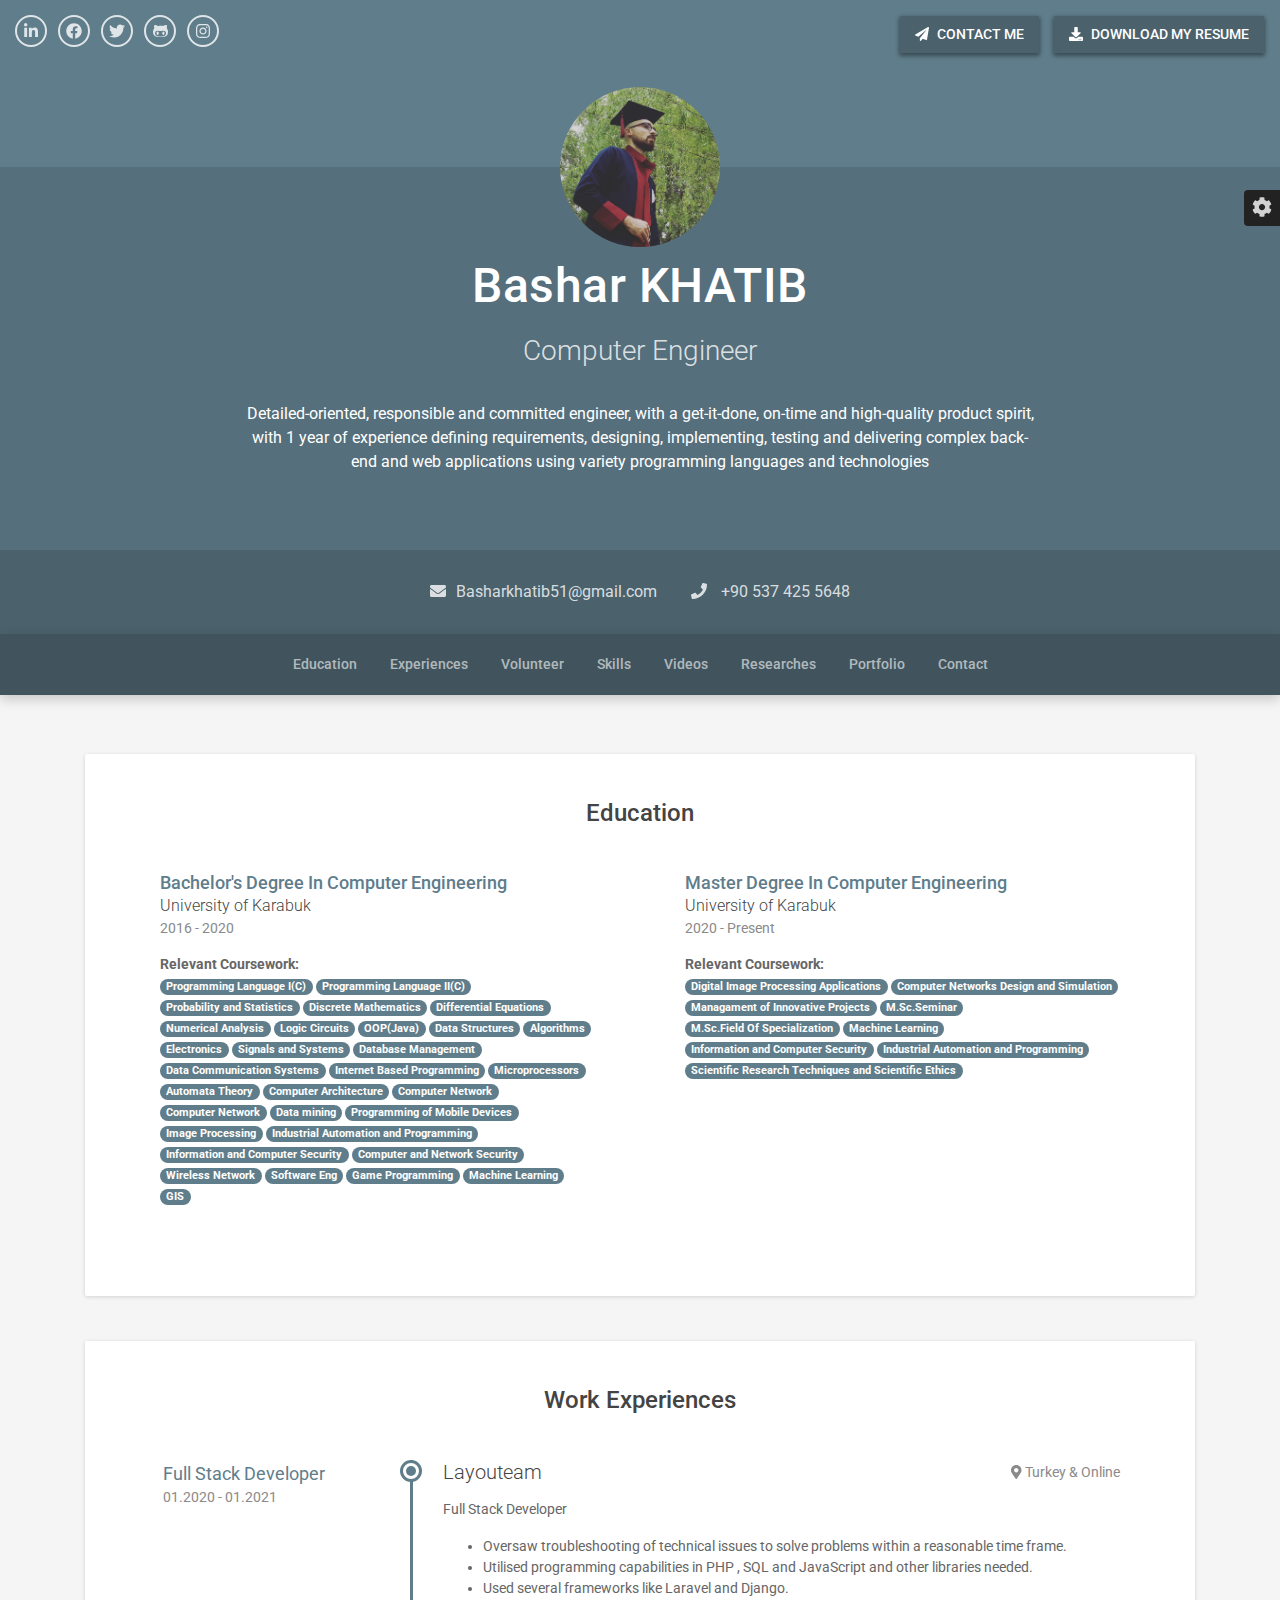
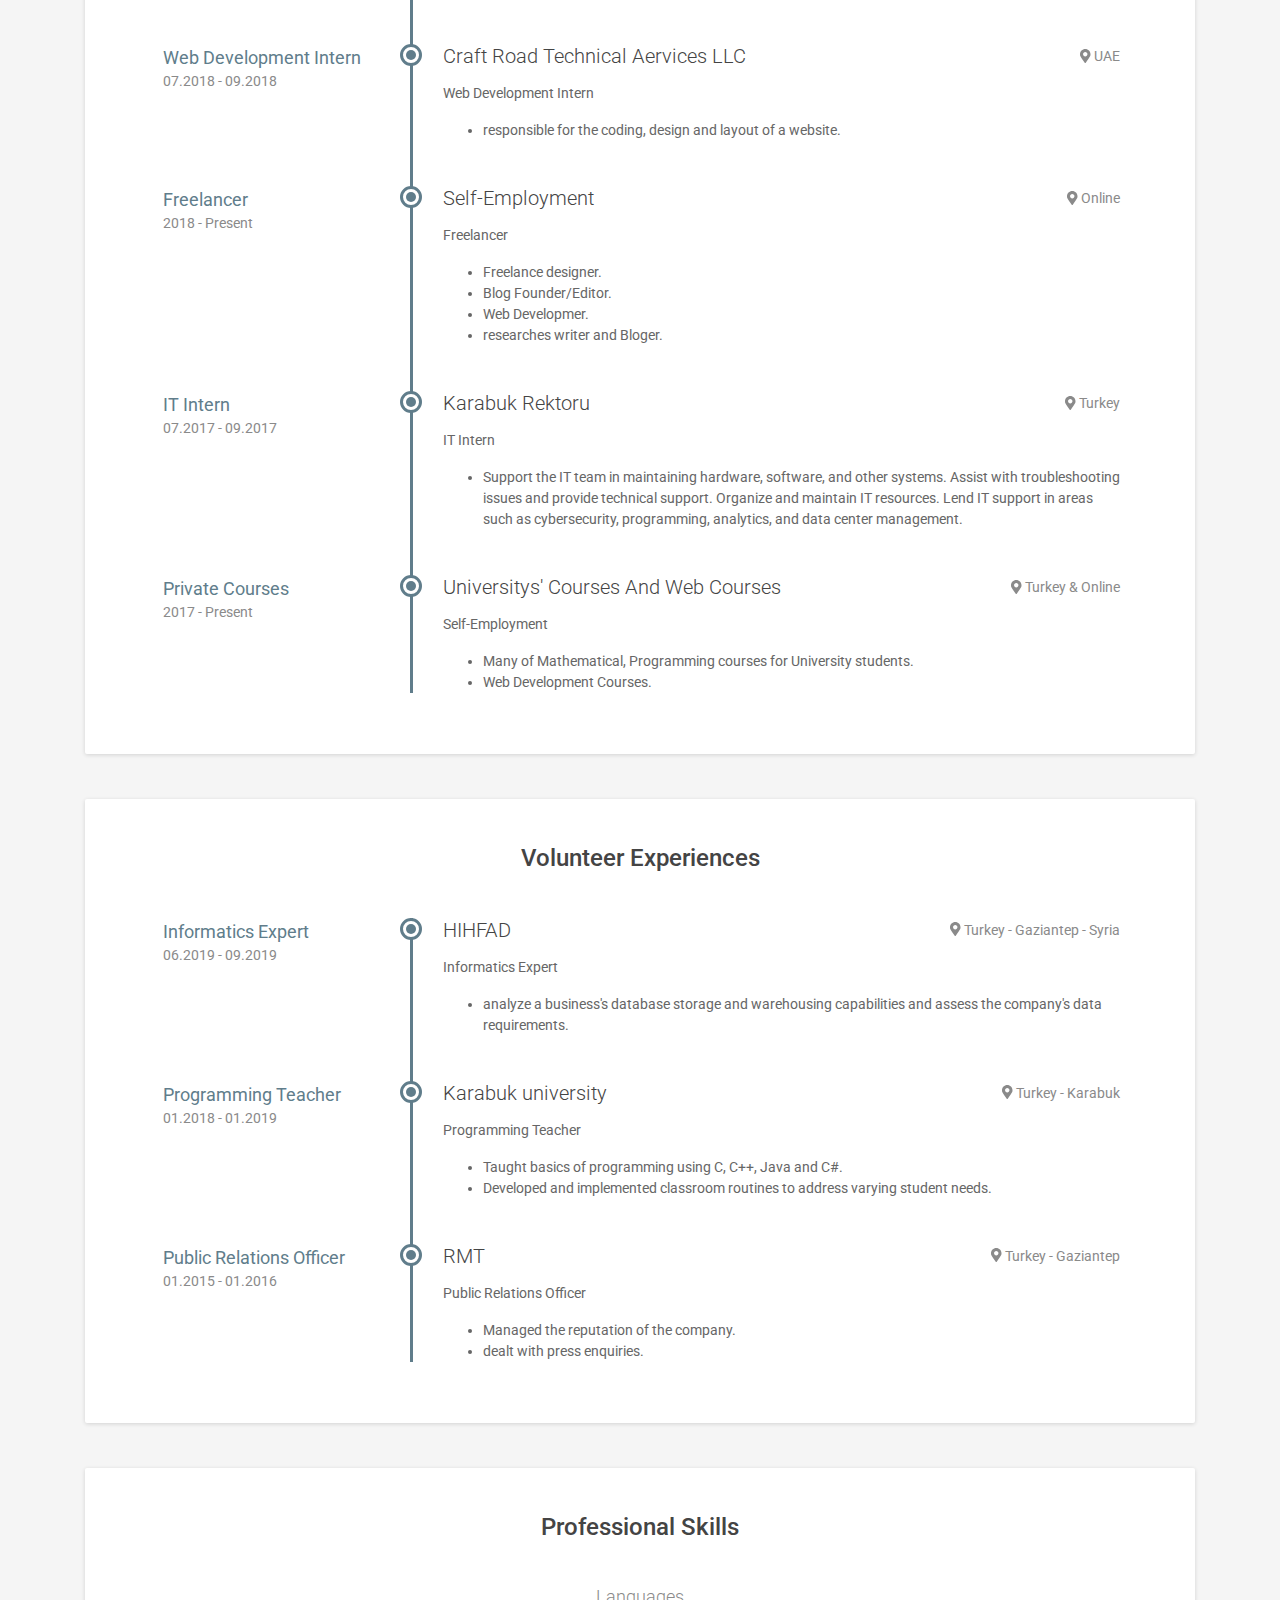
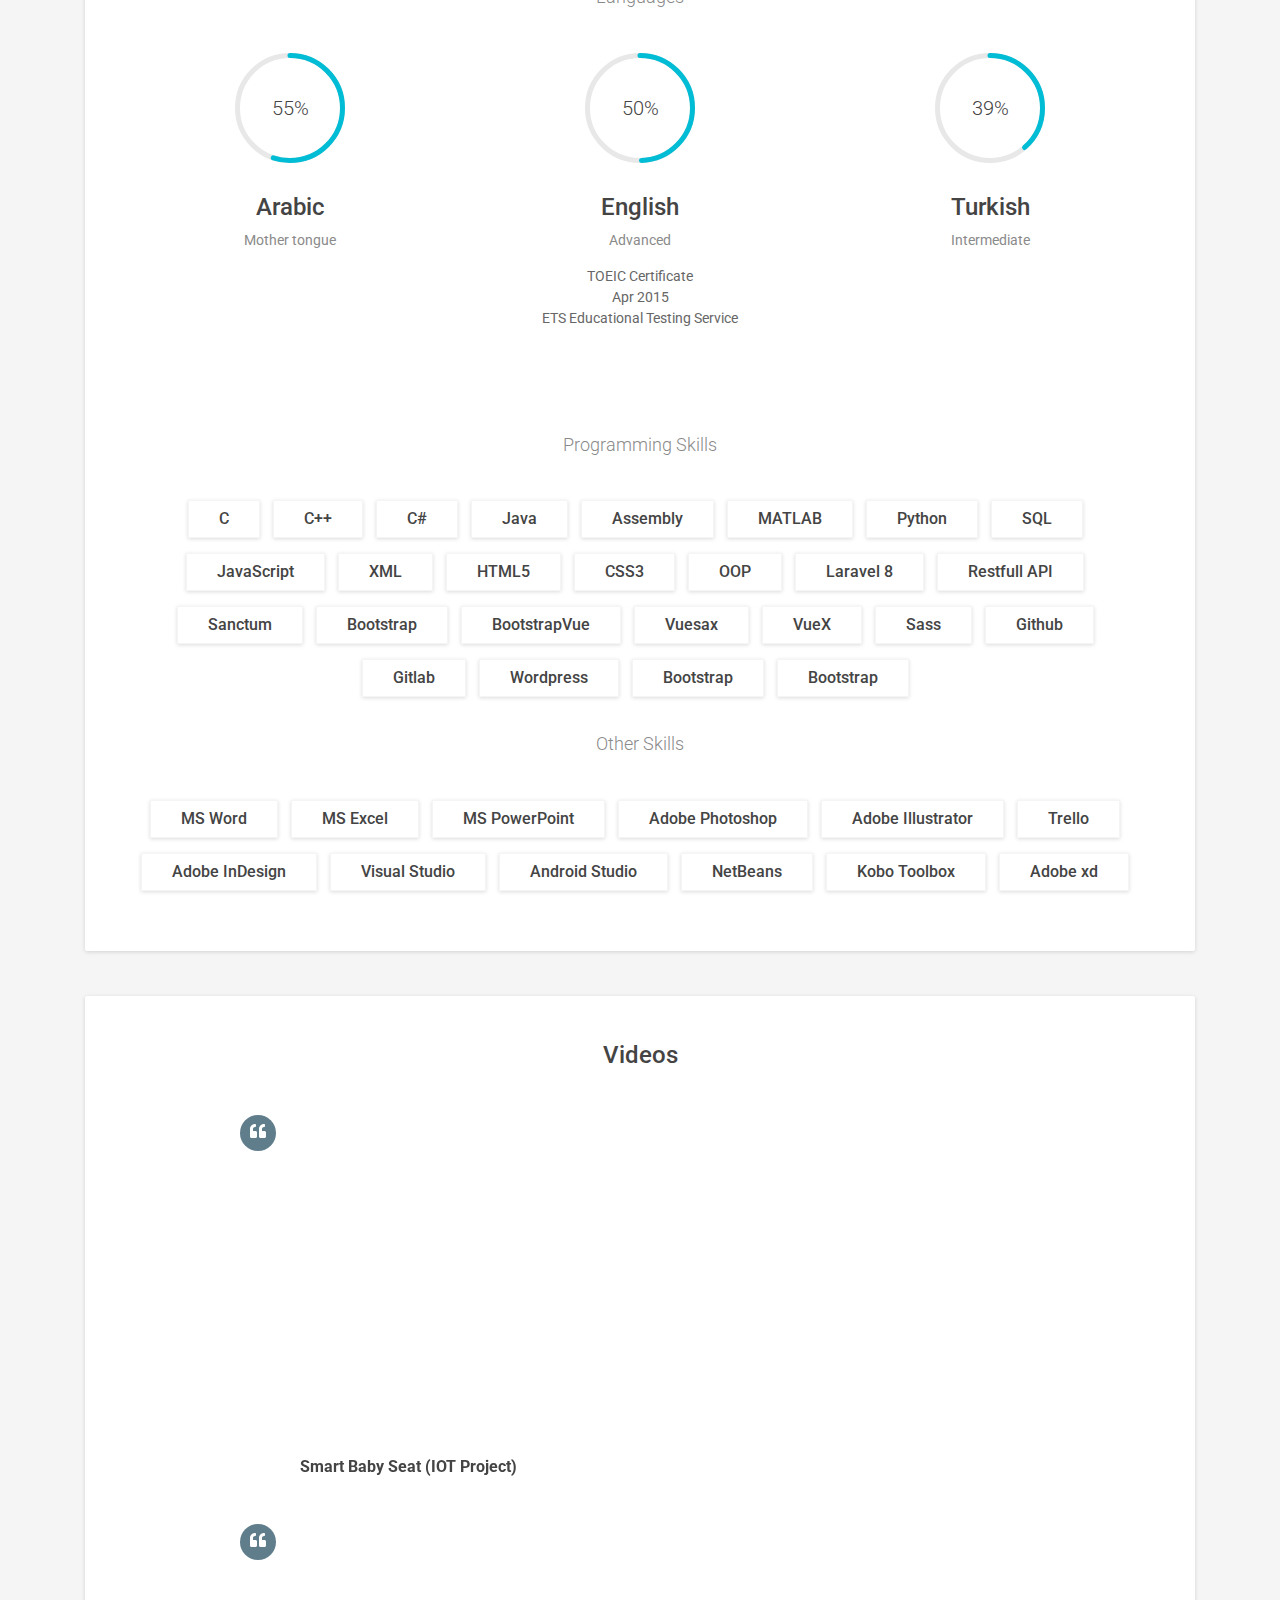
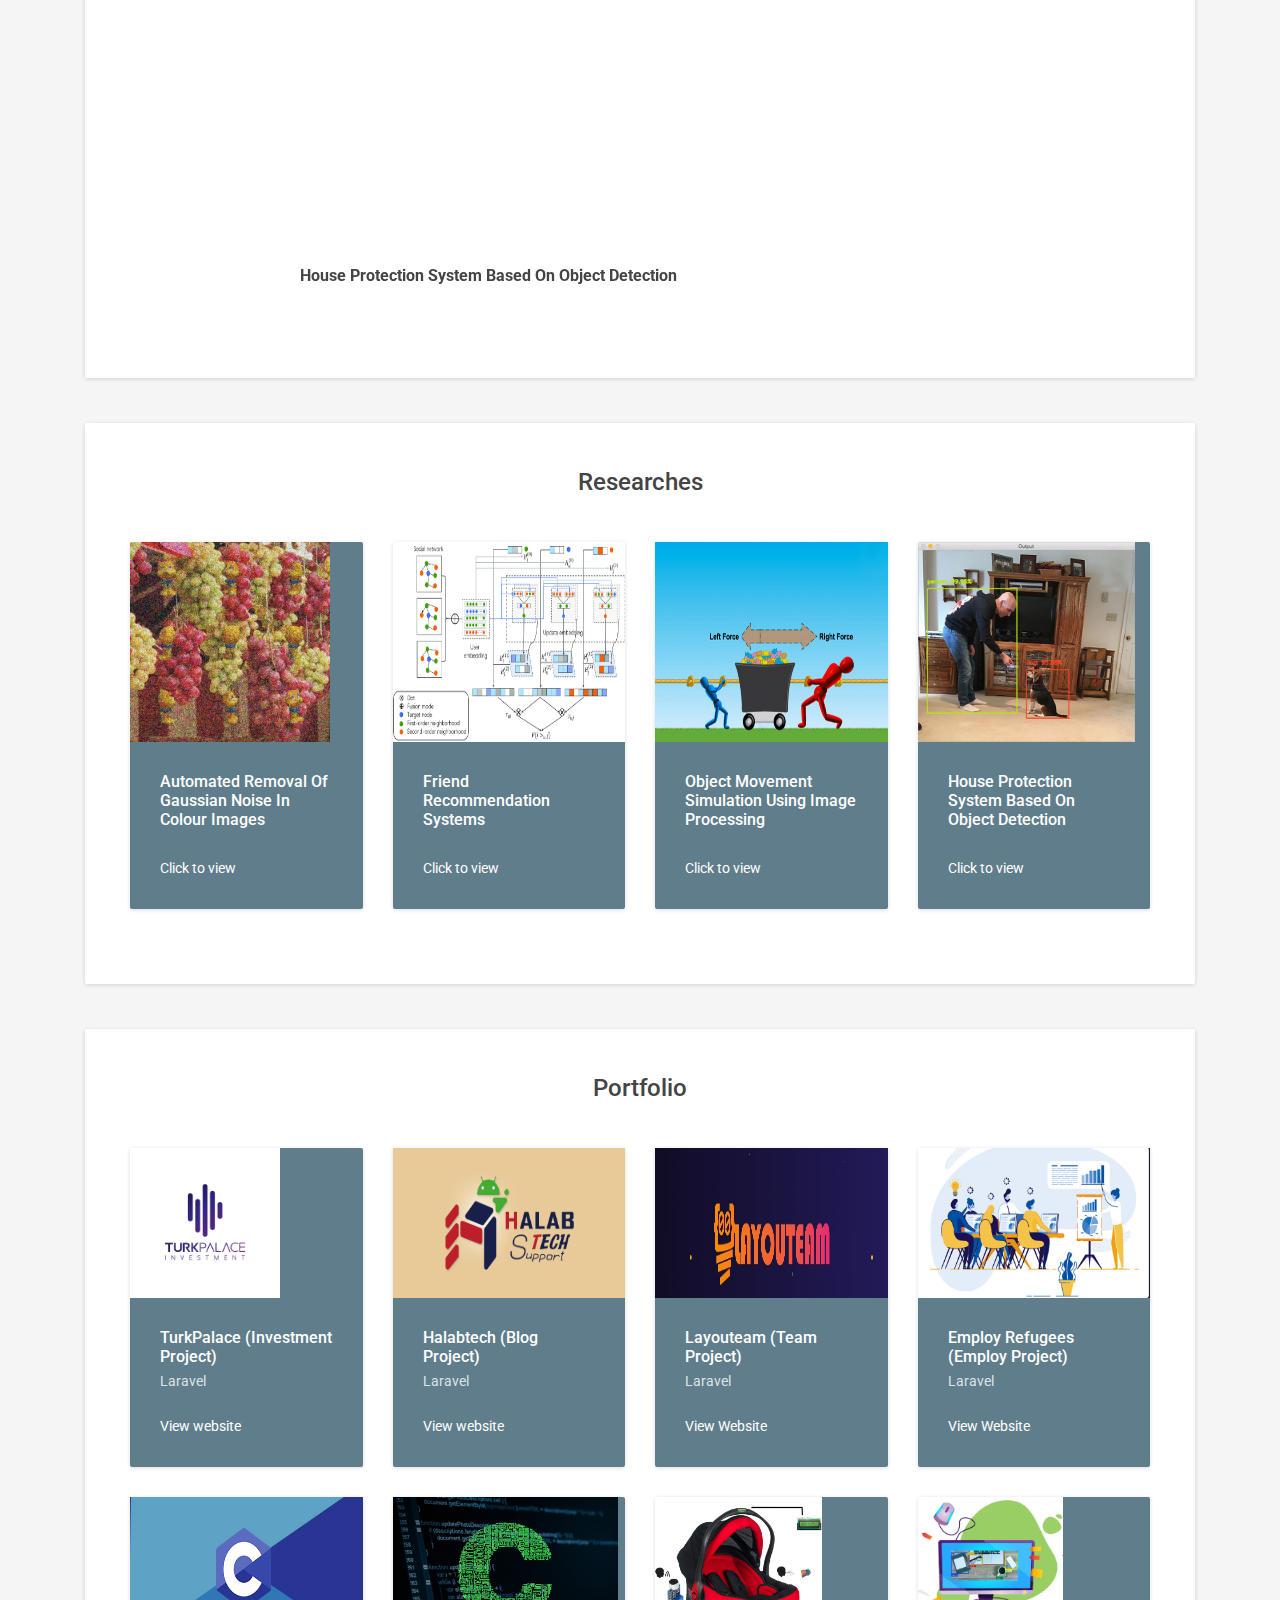
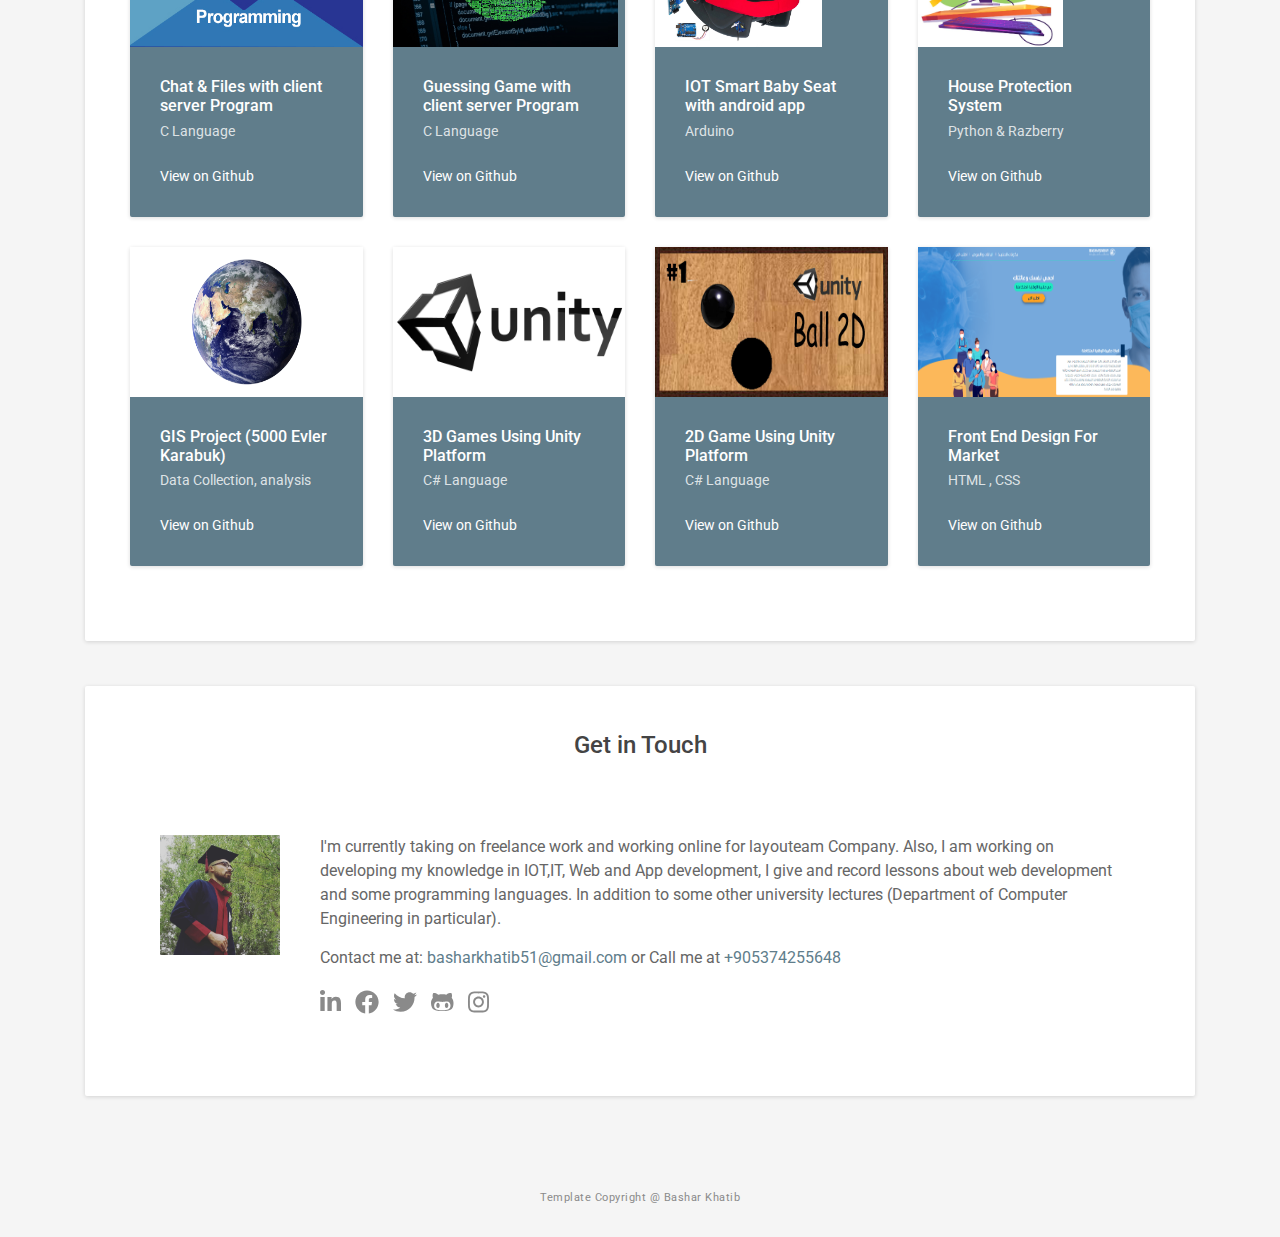
==== commit 63a924b4: "resume v3" ====
--- a/index.html
+++ b/index.html
@@ -22,8 +22,6 @@
     <meta property="og:image:secure_url"              content="https://" />
     <meta property="og:image:type"              content="image/jpg" />
 
-
-    <link rel="shortcut icon" href="favicon.png">
     <link href='https://fonts.googleapis.com/css?family=Roboto:400,500,400italic,300italic,300,500italic,700,700italic,900,900italic' rel='stylesheet' type='text/css'>
     <!-- FontAwesome JS -->
     <script defer src="assets/fontawesome/js/all.js"></script>
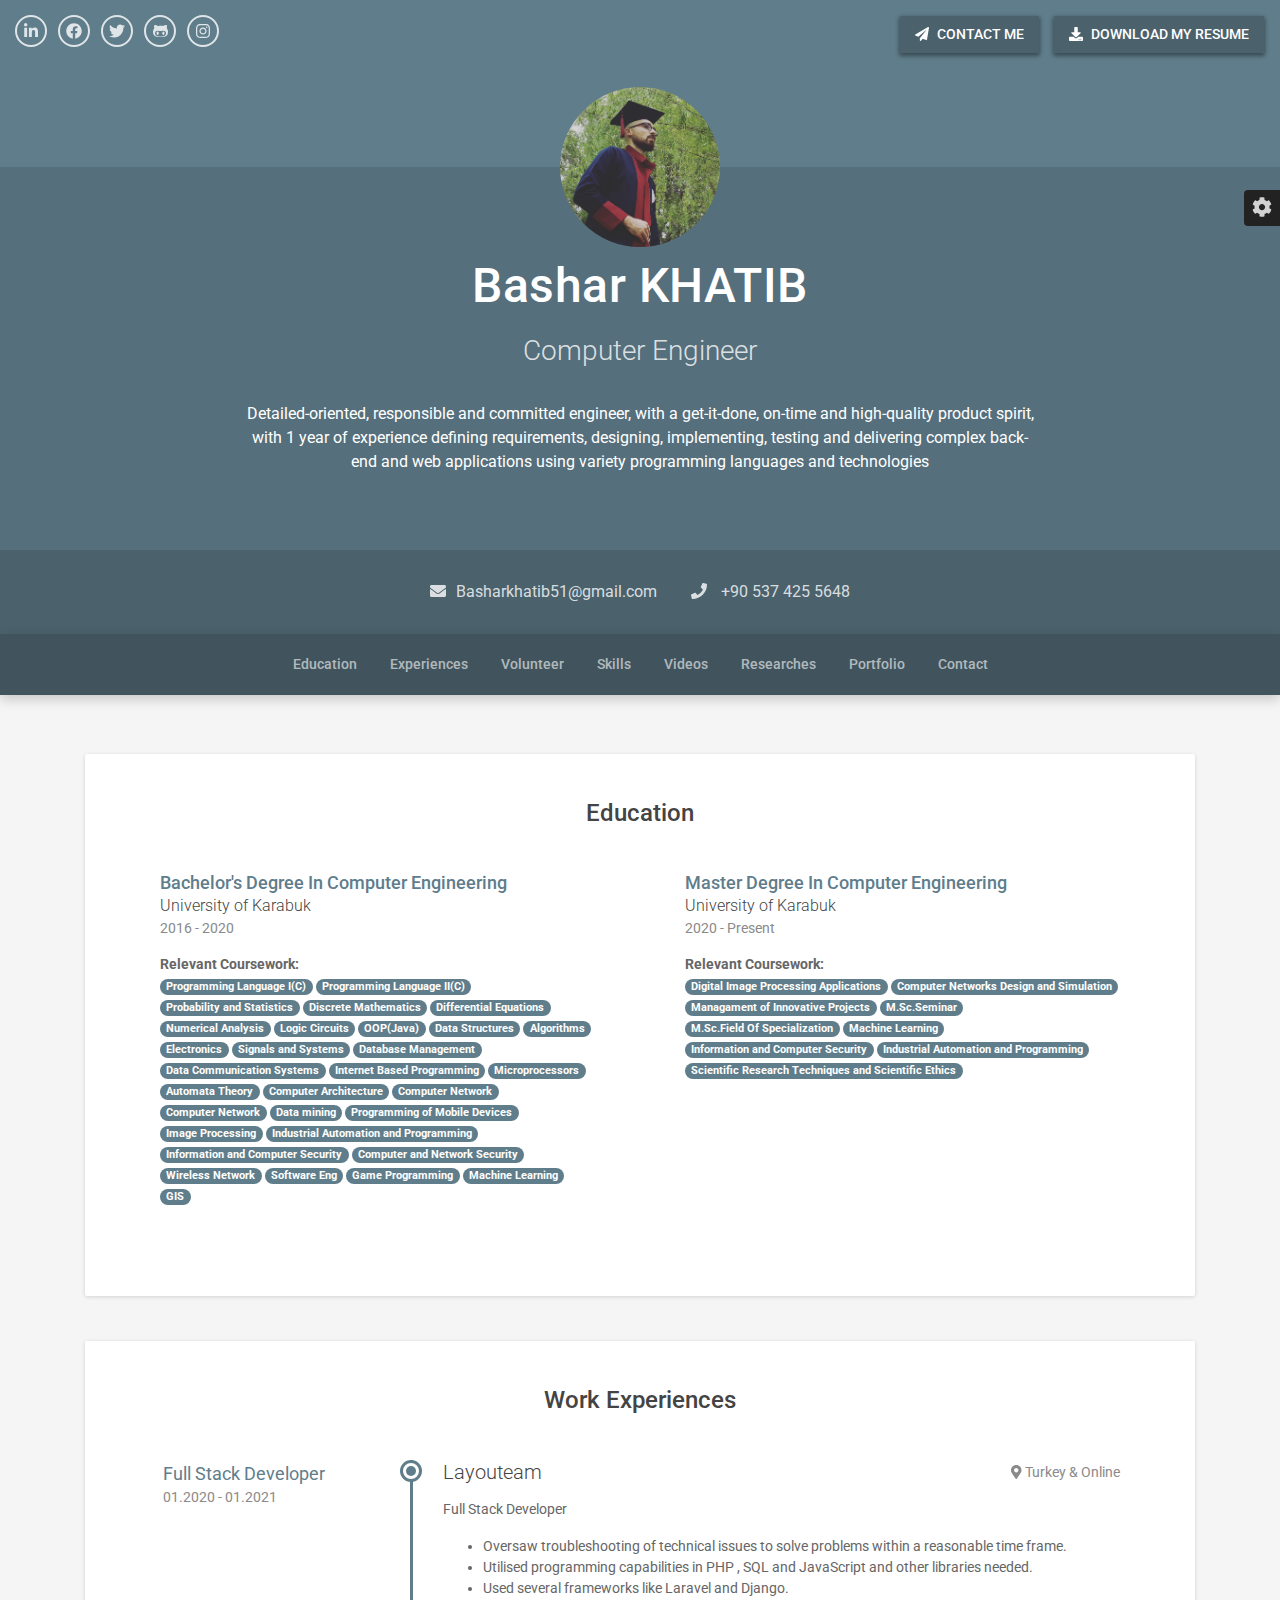
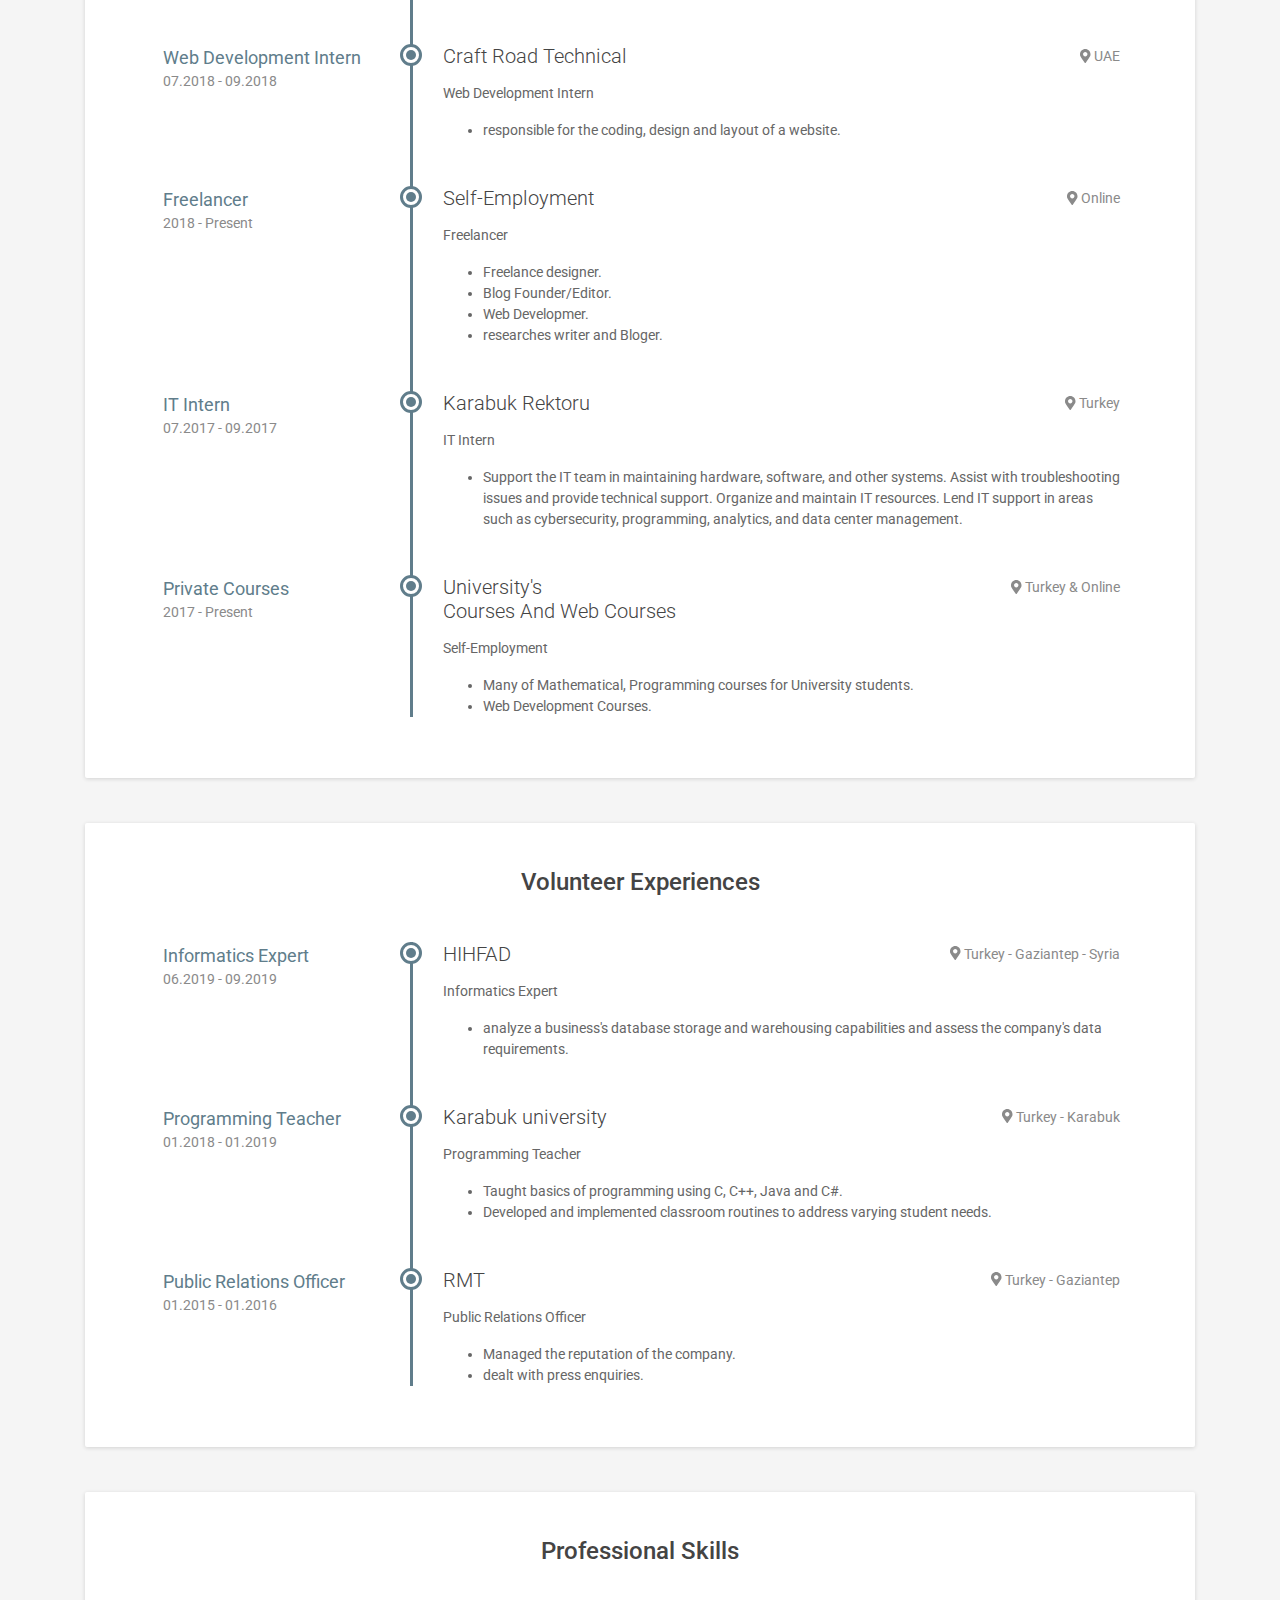
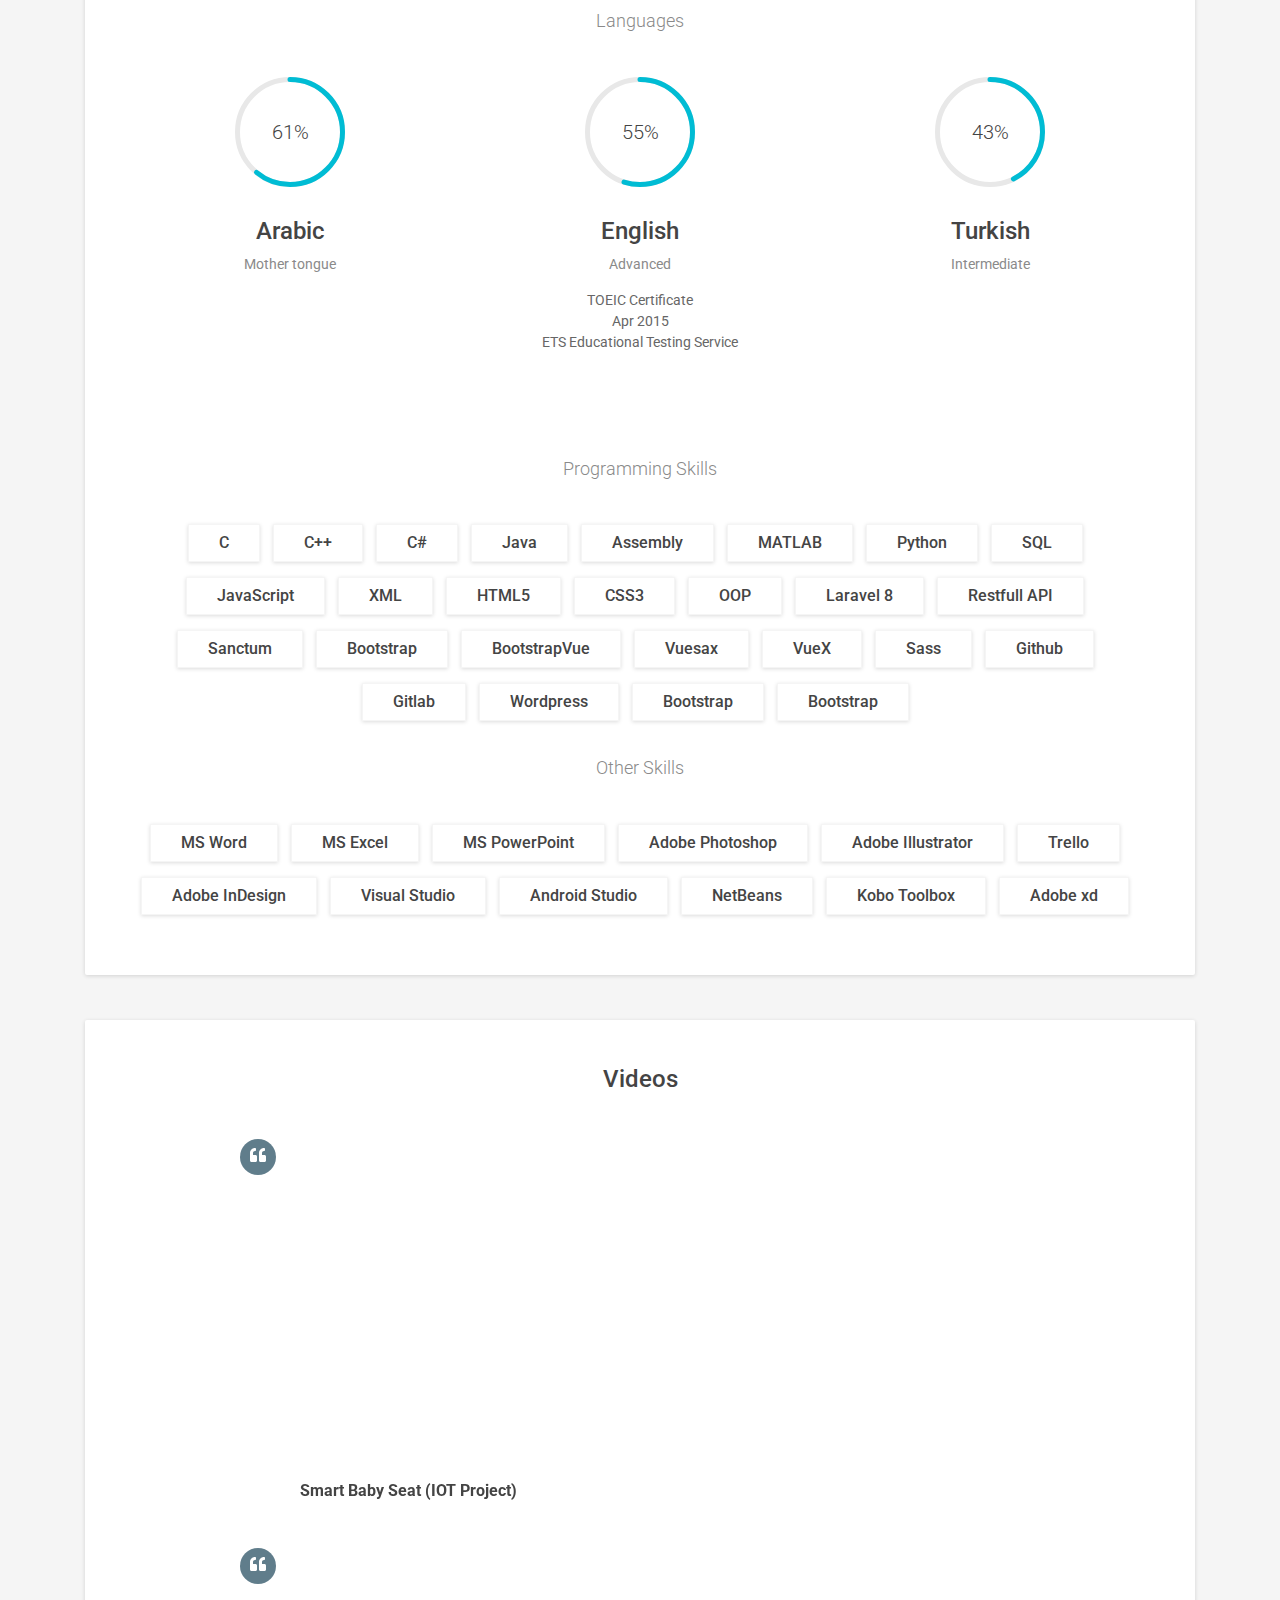
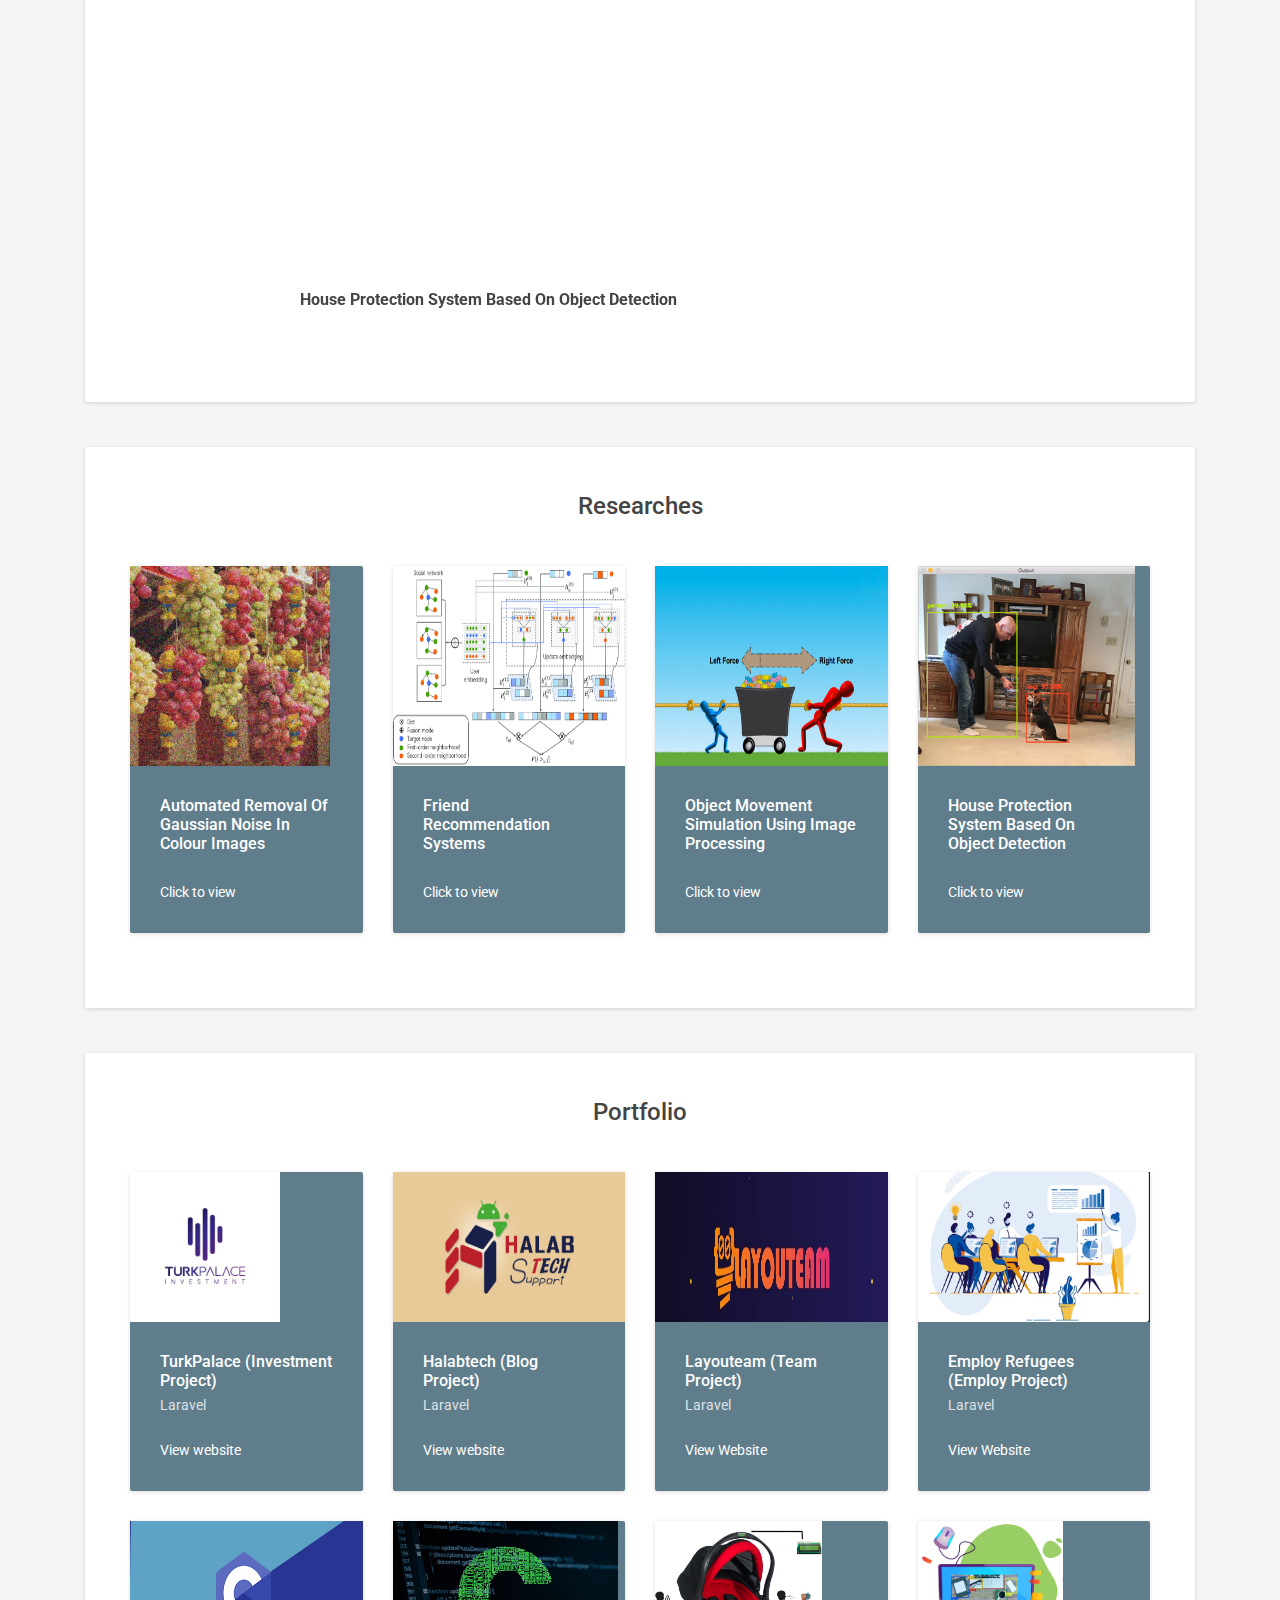
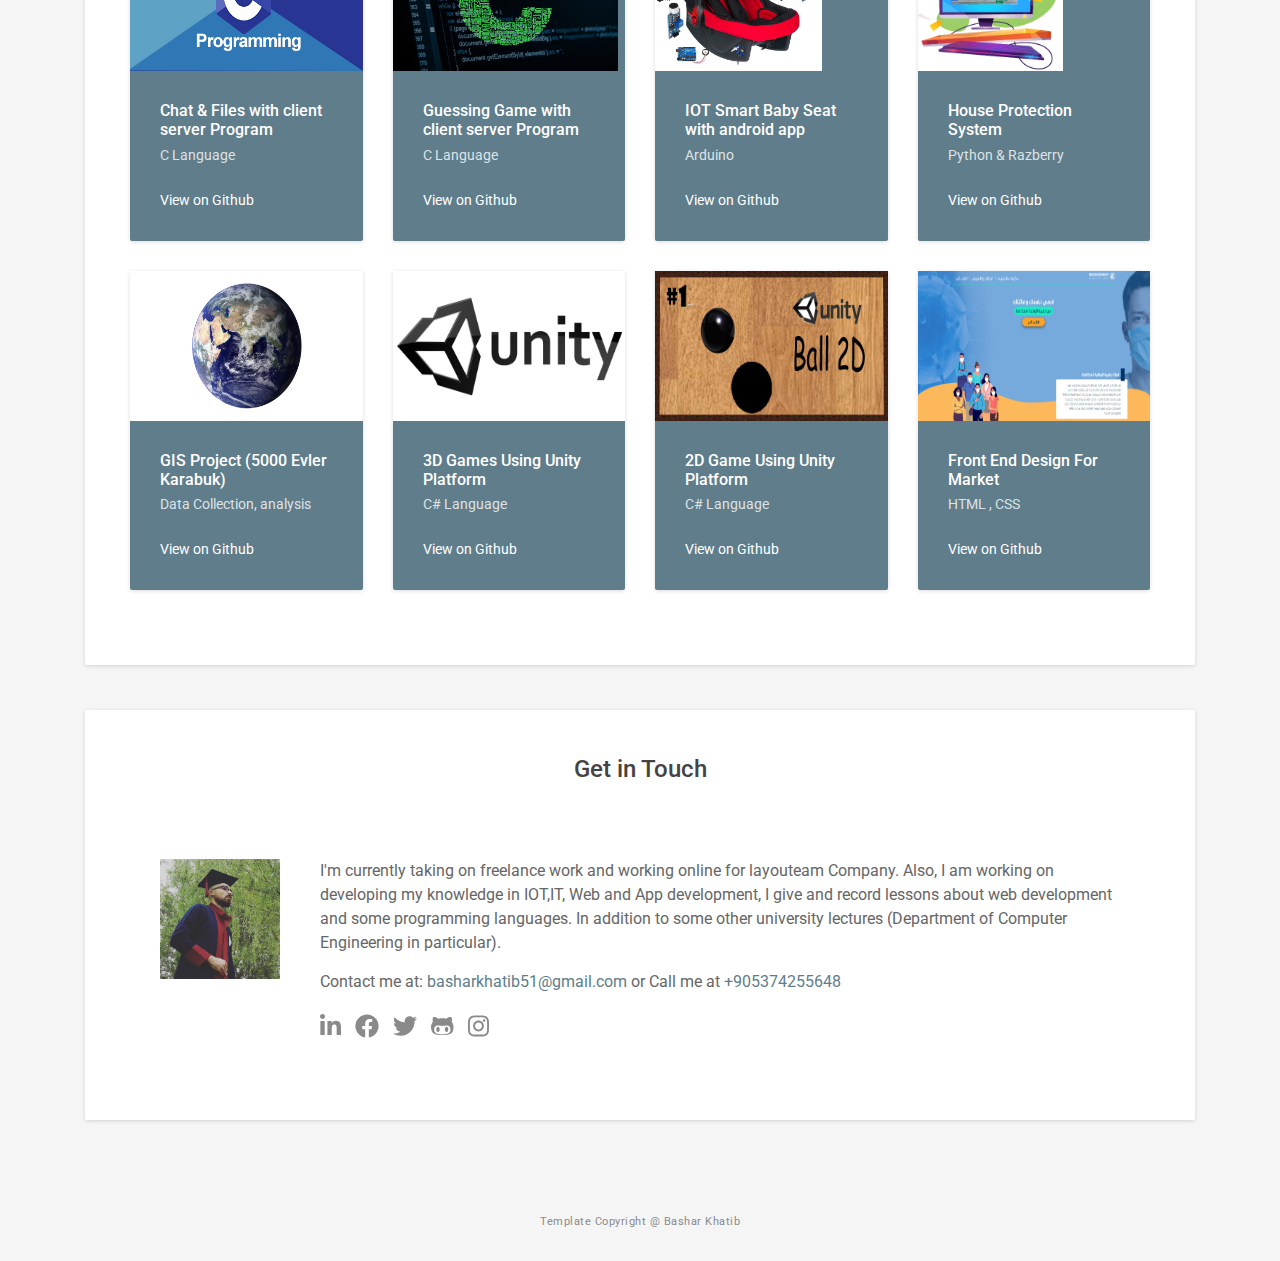
==== commit 38c252d7: "resume v4" ====
--- a/index.html
+++ b/index.html
@@ -215,7 +215,7 @@
                 </div>
                 <div class="item">
                     <div class="work-place">
-                        <h3 class="place">Craft Road Technical Aervices LLC</h3>
+                        <h3 class="place">Craft Road Technical</h3>
                         <div class="location"><i class="fas fa-map-marker-alt mr-1"></i>UAE</div>
                     </div>
                     <div class="job-meta">
@@ -272,7 +272,7 @@
                 </div>
                 <div class="item">
                     <div class="work-place">
-                        <h3 class="place">Universitys' Courses And Web Courses</h3>
+                        <h3 class="place">University's<br> Courses And Web Courses</h3>
                         <div class="location"><i class="fas fa-map-marker-alt mr-1"></i>Turkey & Online</div>
                     </div>
                     <div class="job-meta">
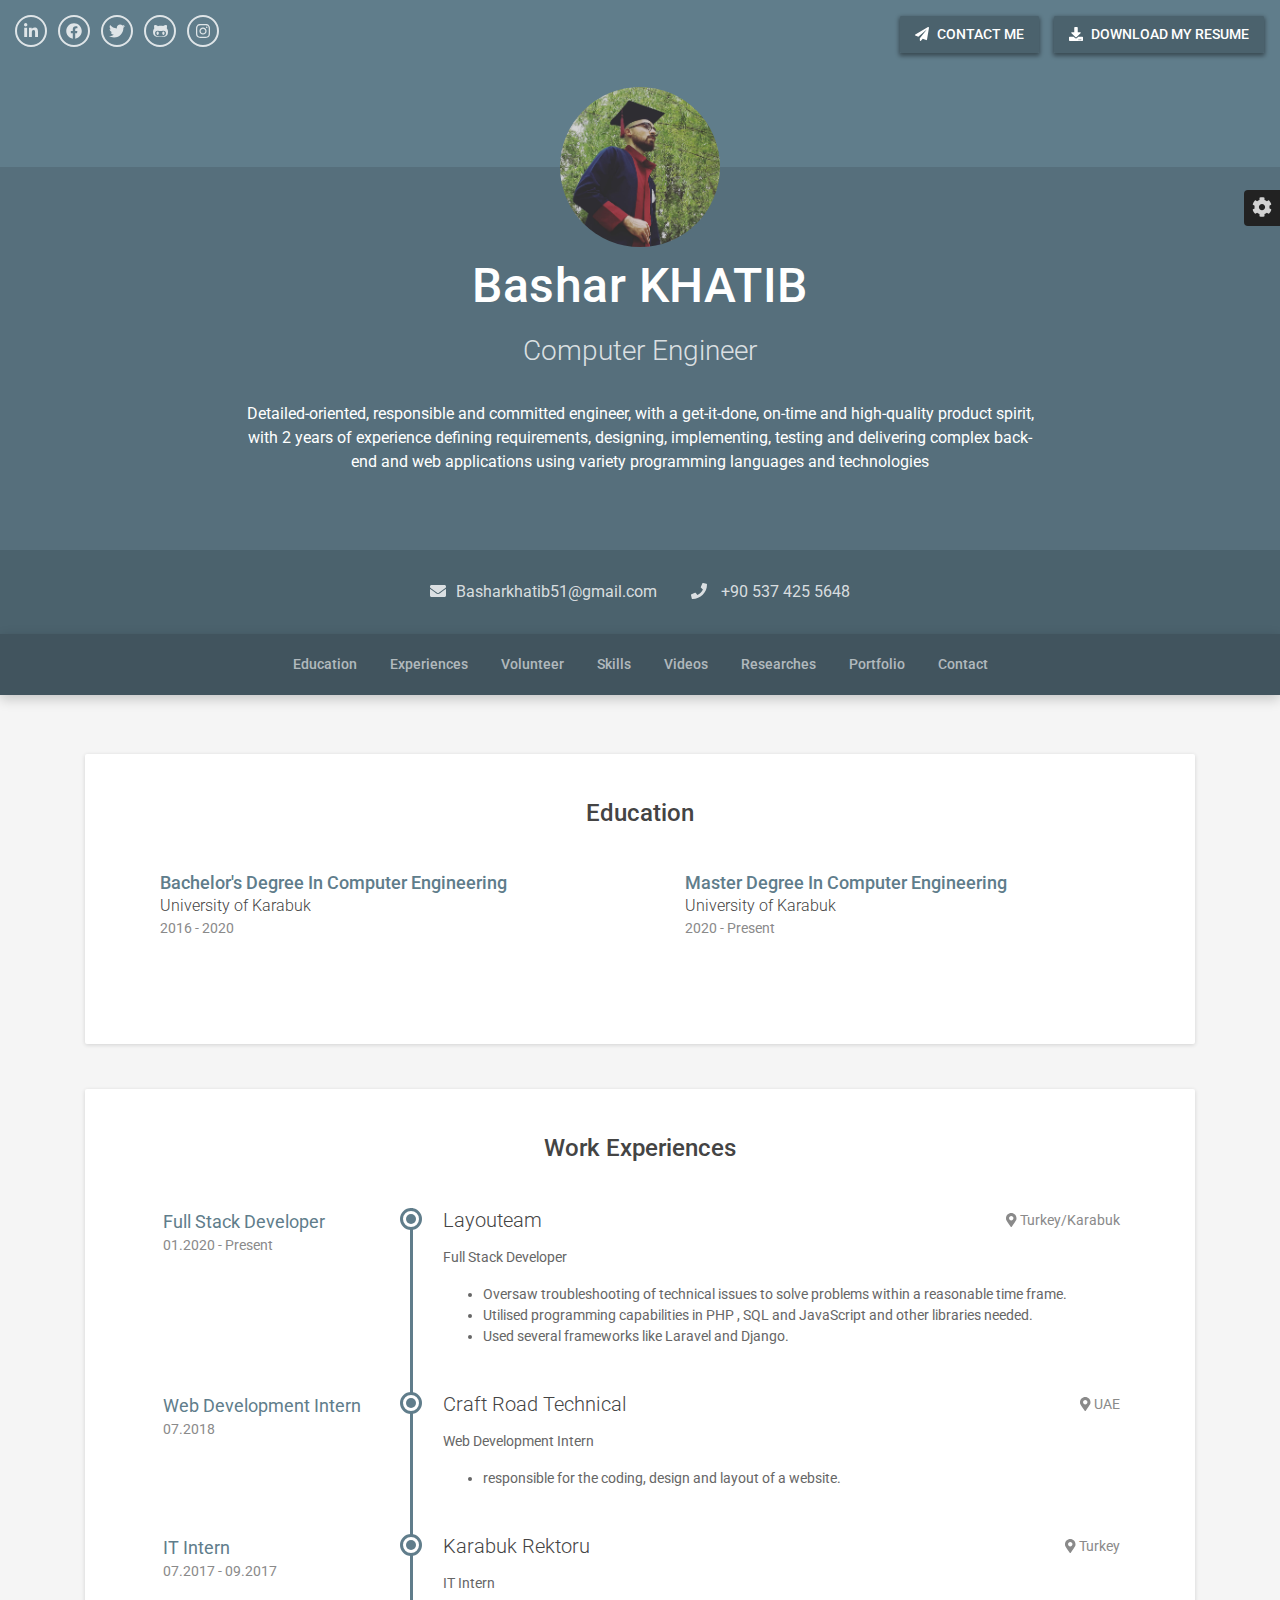
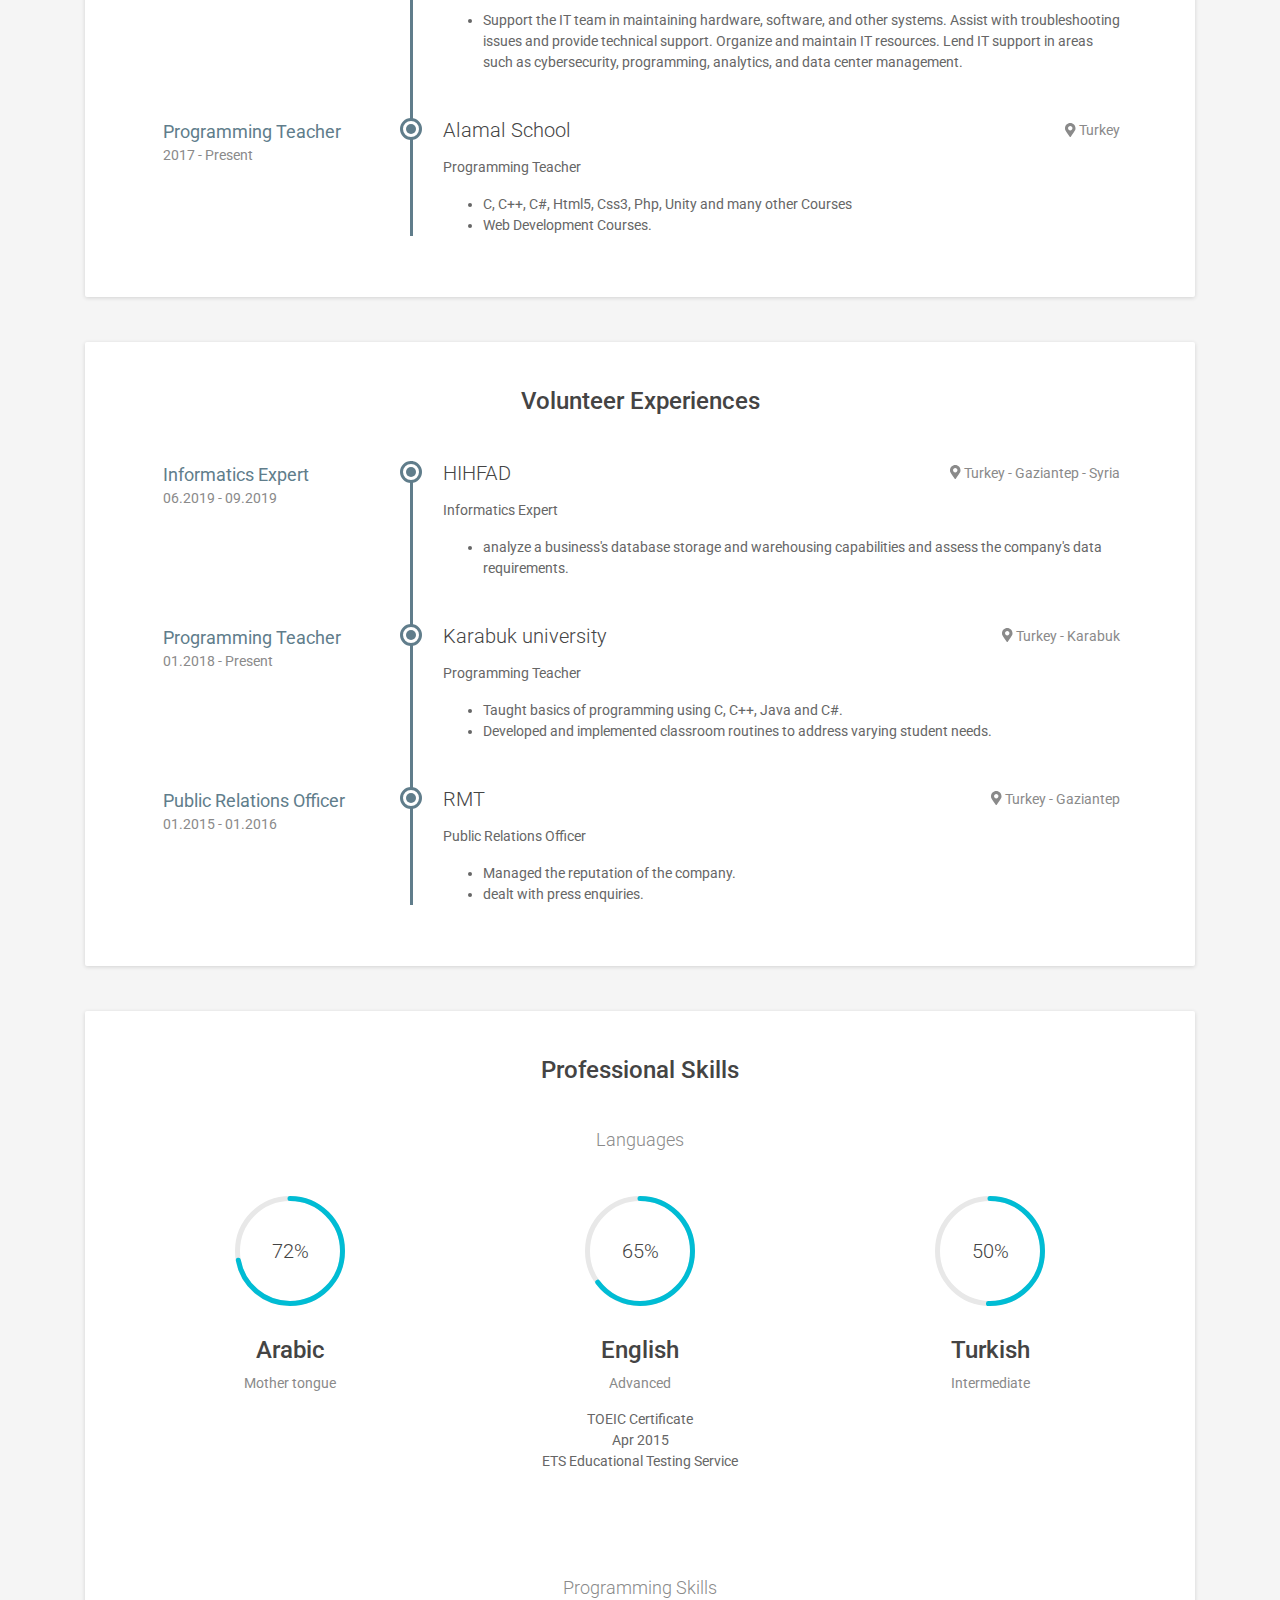
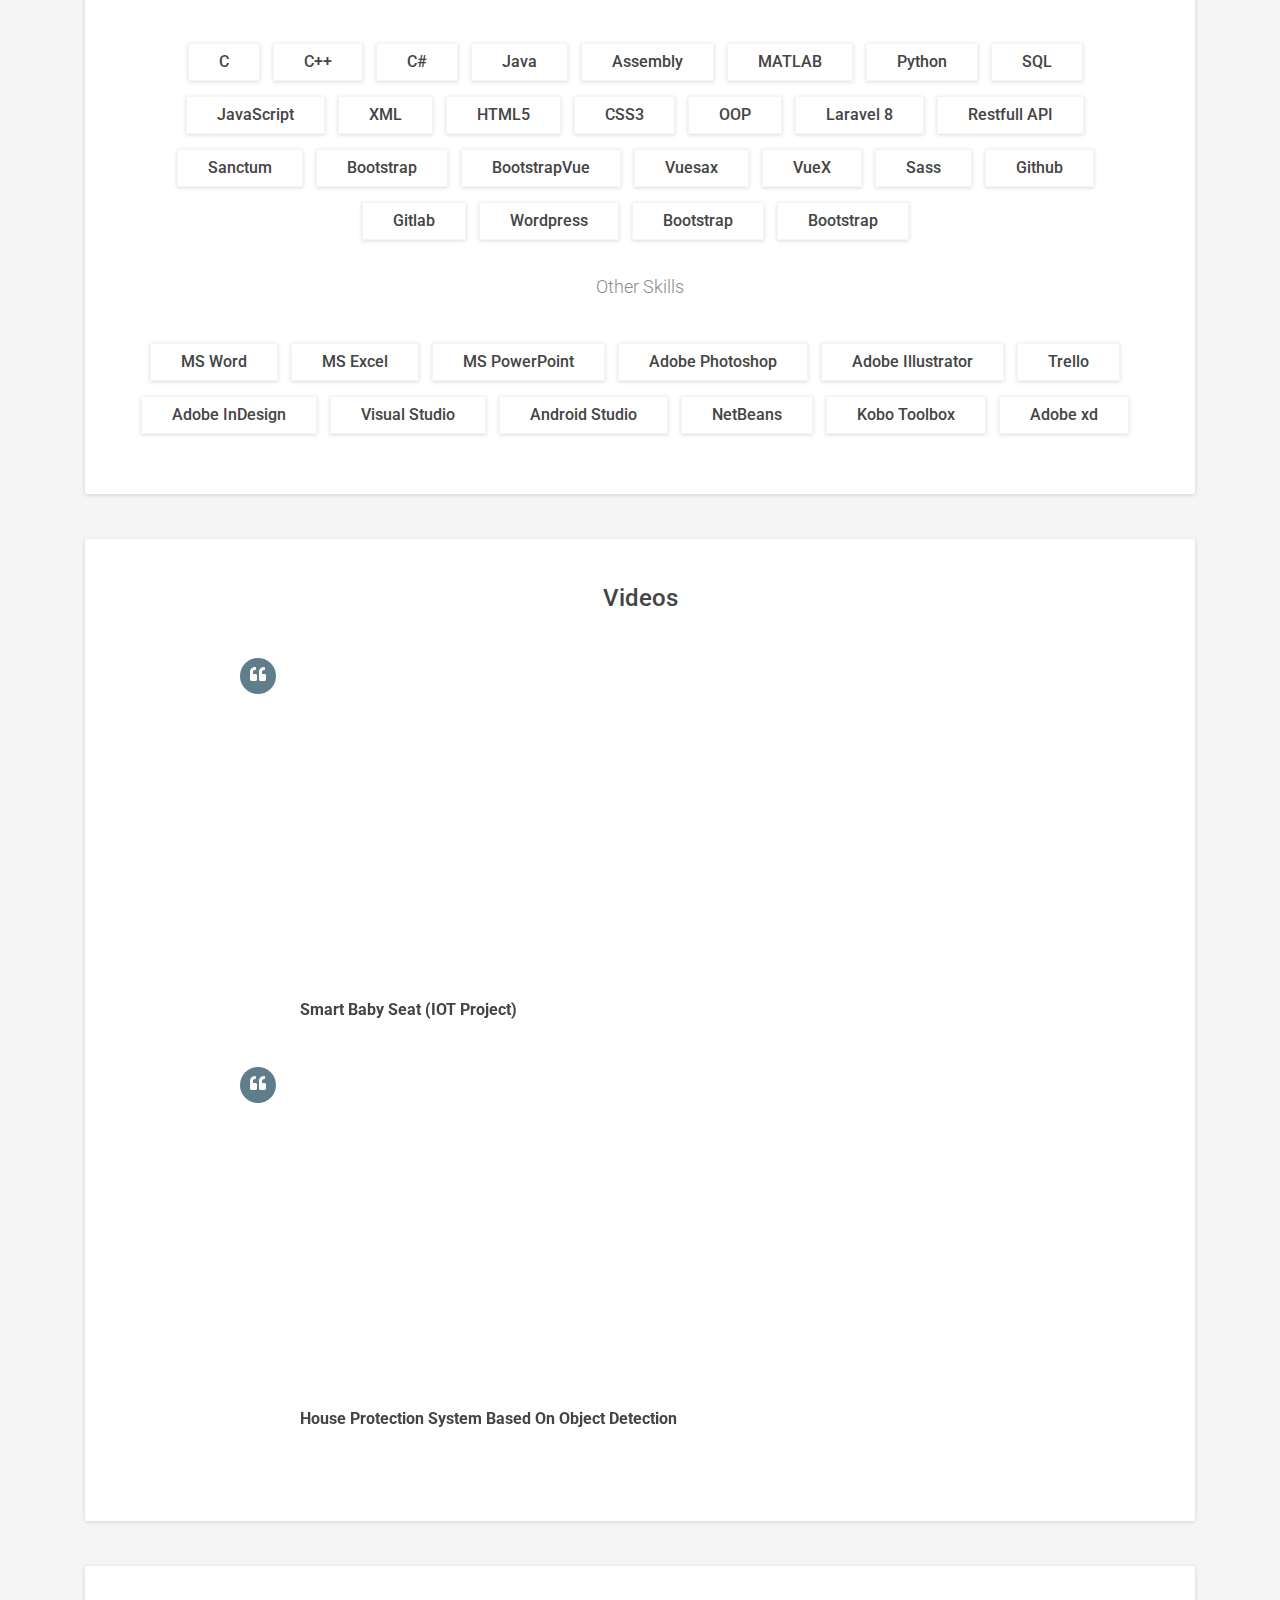
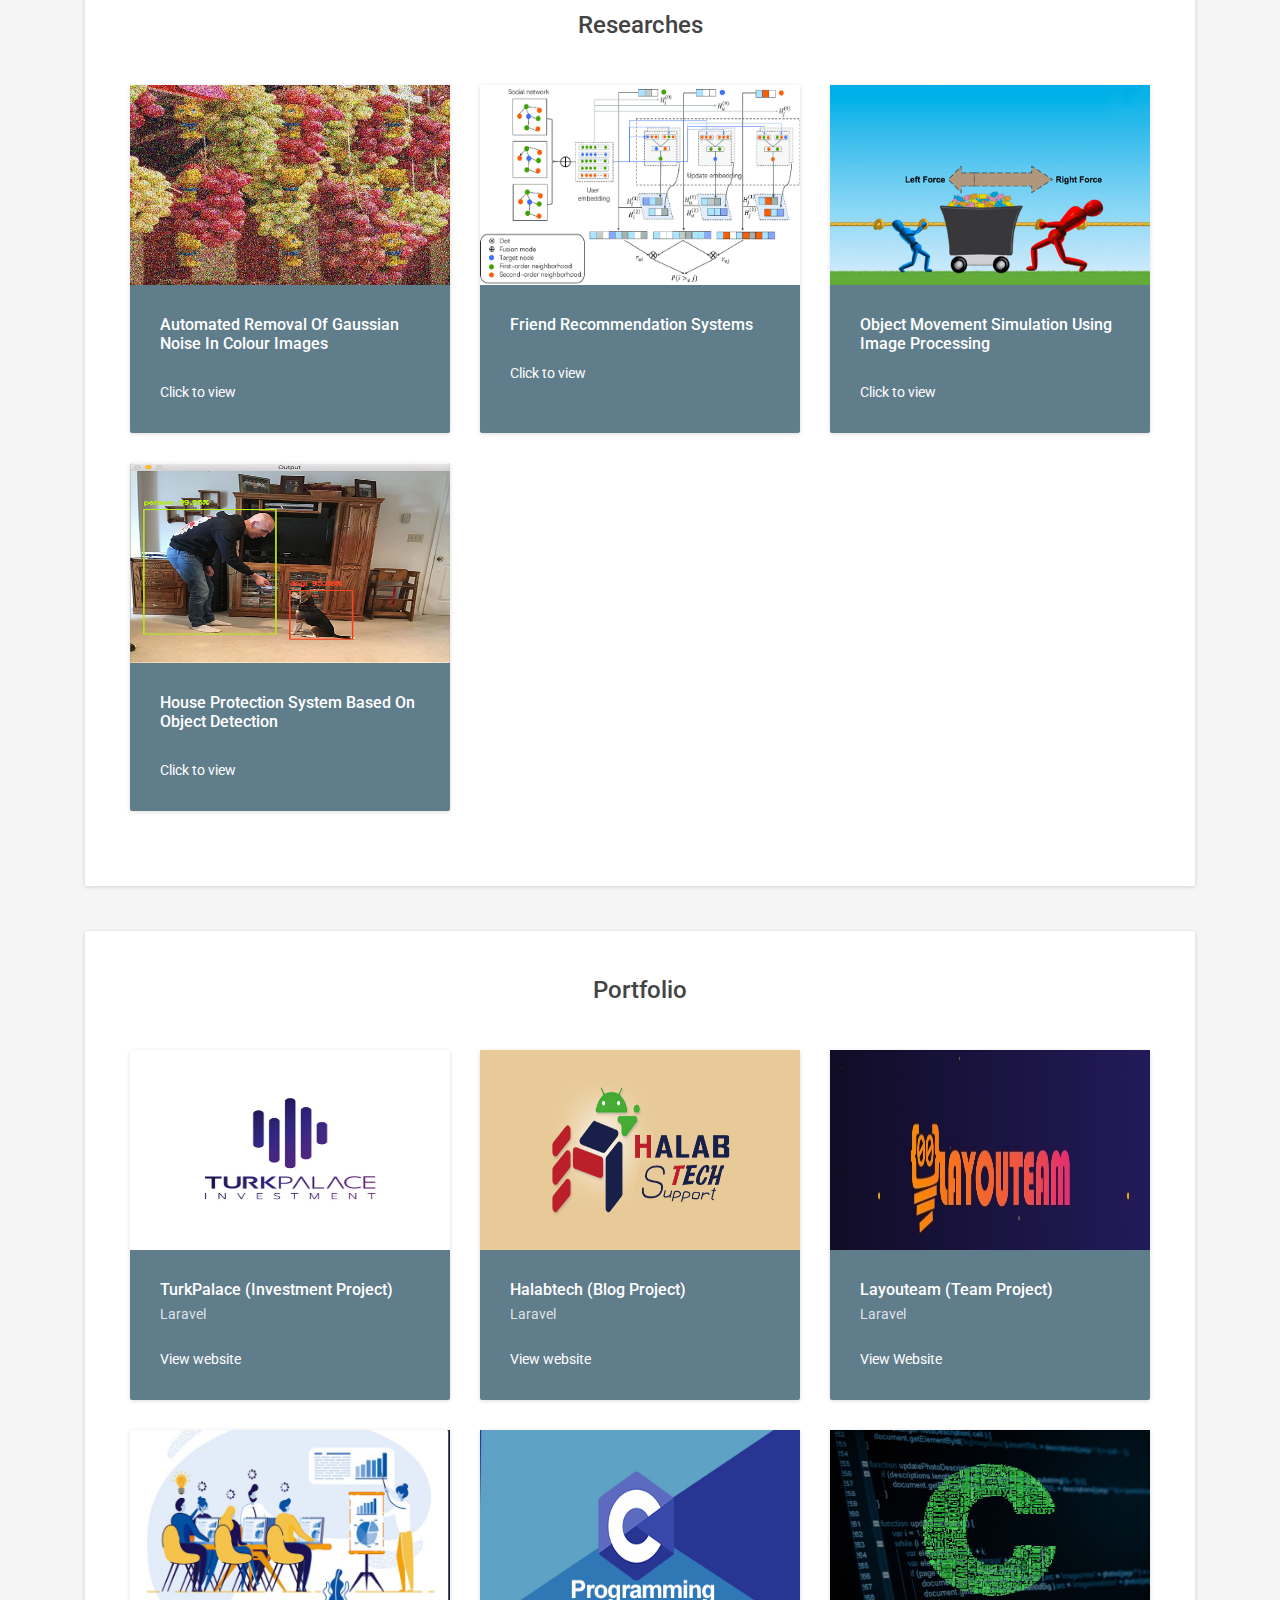
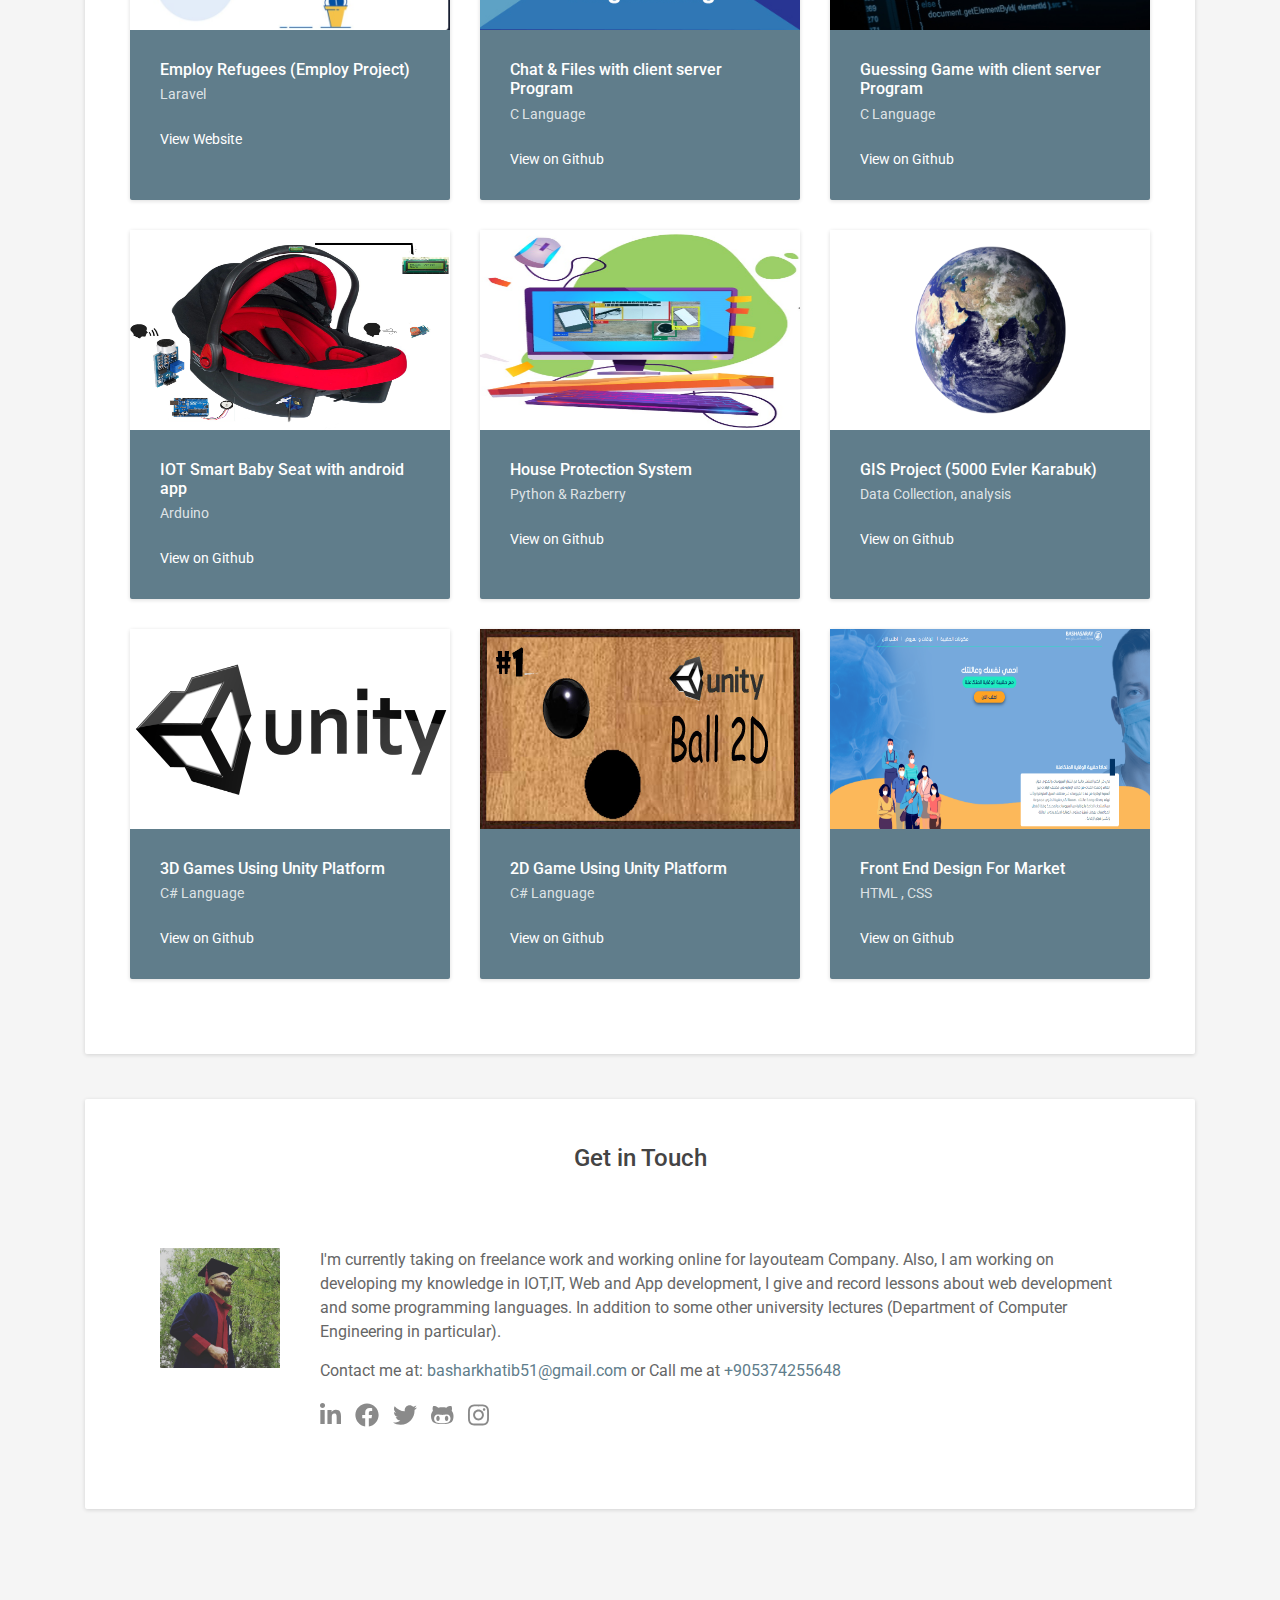
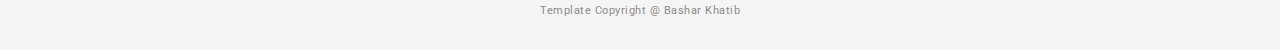
==== commit e1df8f79: "solve images" ====
--- a/index.html
+++ b/index.html
@@ -81,7 +81,7 @@
                 <div class="title">Computer Engineer </div>
                 <div class="profile">
 
-                    <p>Detailed-oriented, responsible and committed engineer, with a get-it-done, on-time and high-quality product spirit, with 1 year of
+                    <p>Detailed-oriented, responsible and committed engineer, with a get-it-done, on-time and high-quality product spirit, with 2 years of
                         experience defining requirements, designing, implementing, testing and delivering complex back-end and web applications using variety programming languages and technologies</p>
                 </div><!--//profile-->
             </div><!--//container-->
@@ -127,41 +127,6 @@
                             University of Karabuk
                         </div><!--//education-body-->
                         <div class="time">2016 - 2020</div>
-                        <div class="desc">
-                            
-                            <b>Relevant Coursework: </b><br>
-                            <span class="badge badge-pill badge-primary">Programming Language I(C)</span>
-                            <span class="badge badge-pill badge-primary">Programming Language II(C)</span>
-                            <span class="badge badge-pill badge-primary">Probability and Statistics</span>
-                            <span class="badge badge-pill badge-primary">Discrete Mathematics</span>
-                            <span class="badge badge-pill badge-primary">Differential Equations</span>
-                            <span class="badge badge-pill badge-primary">Numerical Analysis</span>
-                            <span class="badge badge-pill badge-primary">Logic Circuits</span>
-                            <span class="badge badge-pill badge-primary">OOP(Java)</span>
-                            <span class="badge badge-pill badge-primary">Data Structures</span>
-                            <span class="badge badge-pill badge-primary">Algorithms</span>
-                            <span class="badge badge-pill badge-primary">Electronics</span>
-                            <span class="badge badge-pill badge-primary">Signals and Systems</span>
-                            <span class="badge badge-pill badge-primary">Database Management</span>
-                            <span class="badge badge-pill badge-primary">Data Communication Systems</span>
-                            <span class="badge badge-pill badge-primary">Internet Based Programming</span>
-                            <span class="badge badge-pill badge-primary">Microprocessors</span>
-                            <span class="badge badge-pill badge-primary">Automata Theory</span>
-                            <span class="badge badge-pill badge-primary">Computer Architecture</span>
-                            <span class="badge badge-pill badge-primary">Computer Network</span>
-                            <span class="badge badge-pill badge-primary">Computer Network</span>
-                            <span class="badge badge-pill badge-primary">Data mining</span>
-                            <span class="badge badge-pill badge-primary">Programming of Mobile Devices</span>
-                            <span class="badge badge-pill badge-primary">Image Processing</span>
-                            <span class="badge badge-pill badge-primary">Industrial Automation and Programming</span>
-                            <span class="badge badge-pill badge-primary">Information and Computer Security</span>
-                            <span class="badge badge-pill badge-primary">Computer and Network Security</span>
-                            <span class="badge badge-pill badge-primary">Wireless Network</span>
-                            <span class="badge badge-pill badge-primary">Software Eng</span>
-                            <span class="badge badge-pill badge-primary">Game Programming</span>
-                            <span class="badge badge-pill badge-primary">Machine Learning</span>
-                            <span class="badge badge-pill badge-primary">GIS</span>
-                        </div>
                     </div><!--//item-inner-->
                 </div><!--//item-->
                 
@@ -174,18 +139,6 @@
                             University of Karabuk
                         </div><!--//education-body-->
                         <div class="time">2020 - Present</div>
-                        <div class="desc">
-                            <b>Relevant Coursework: </b><br>
-                            <span class="badge badge-pill badge-primary">Digital Image Processing Applications</span>
-                            <span class="badge badge-pill badge-primary">Computer Networks Design and Simulation</span>
-                            <span class="badge badge-pill badge-primary">Managament of Innovative Projects</span>
-                            <span class="badge badge-pill badge-primary">M.Sc.Seminar</span>
-                            <span class="badge badge-pill badge-primary">M.Sc.Field Of Specialization</span>
-                            <span class="badge badge-pill badge-primary">Machine Learning</span>
-                            <span class="badge badge-pill badge-primary">Information and Computer Security</span>
-                            <span class="badge badge-pill badge-primary">Industrial Automation and Programming</span>
-                            <span class="badge badge-pill badge-primary">Scientific Research Techniques and Scientific Ethics</span>
-                        </div>
                     </div><!--//item-inner-->
                 </div><!--//item-->
                 
@@ -198,11 +151,11 @@
                 <div class="item">
                     <div class="work-place">
                         <h3 class="place">Layouteam</h3>
-                        <div class="location"><i class="fas fa-map-marker-alt mr-1"></i>Turkey & Online</div>
+                        <div class="location"><i class="fas fa-map-marker-alt mr-1"></i>Turkey/Karabuk</div>
                     </div>
                     <div class="job-meta">
                         <div class="title">Full Stack Developer</div>
-                        <div class="time">01.2020 - 01.2021</div>
+                        <div class="time">01.2020 - Present</div>
                     </div><!--//job-meta-->
                     <div class="job-desc">
                         <p>Full Stack Developer</p>
@@ -220,32 +173,13 @@
                     </div>
                     <div class="job-meta">
                         <div class="title">Web Development Intern</div>
-                        <div class="time">07.2018 - 09.2018</div>
+                        <div class="time">07.2018</div>
                     </div><!--//job-meta-->
                     <div class="job-desc">
                         <p>Web Development Intern</p>
                         <ul>
                             <li>responsible for the coding, design and layout of a
                                 website.</li>
-                        </ul>
-                    </div><!--//job-desc-->
-                </div>
-                <div class="item">
-                    <div class="work-place">
-                        <h3 class="place">Self-Employment</h3>
-                        <div class="location"><i class="fas fa-map-marker-alt mr-1"></i>Online</div>
-                    </div>
-                    <div class="job-meta">
-                        <div class="title">Freelancer</div>
-                        <div class="time">2018 - Present</div>
-                    </div><!--//job-meta-->
-                    <div class="job-desc">
-                        <p>Freelancer</p>
-                        <ul>
-                            <li>Freelance designer.</li>
-                            <li>Blog Founder/Editor.</li>
-                            <li>Web Developmer.  </li>
-                            <li>researches writer and Bloger. </li>
                         </ul>
                     </div><!--//job-desc-->
                 </div>
@@ -272,17 +206,17 @@
                 </div>
                 <div class="item">
                     <div class="work-place">
-                        <h3 class="place">University's<br> Courses And Web Courses</h3>
-                        <div class="location"><i class="fas fa-map-marker-alt mr-1"></i>Turkey & Online</div>
+                        <h3 class="place">Alamal School</h3>
+                        <div class="location"><i class="fas fa-map-marker-alt mr-1"></i>Turkey</div>
                     </div>
                     <div class="job-meta">
-                        <div class="title">Private Courses</div>
+                        <div class="title">Programming Teacher</div>
                         <div class="time">2017 - Present</div>
                     </div><!--//job-meta-->
                     <div class="job-desc">
-                        <p>Self-Employment</p>
+                        <p>Programming Teacher</p>
                         <ul>
-                            <li>Many of Mathematical, Programming courses for University students.</li>
+                            <li>C, C++, C#, Html5, Css3, Php, Unity and many other Courses</li>
                             <li>Web Development Courses.</li>
                         </ul>
                     </div><!--//job-desc-->
@@ -319,7 +253,7 @@
                 </div>
                 <div class="job-meta">
                     <div class="title">Programming Teacher</div>
-                    <div class="time">01.2018 - 01.2019</div>
+                    <div class="time">01.2018 - Present</div>
                 </div><!--//job-meta-->
                 <div class="job-desc">
                     <p>Programming Teacher</p>
@@ -476,10 +410,10 @@
         </section><!--//section-->
         <section id="research-section" class="portfolio-section section">
             <h2 class="section-title">Researches</h2>
-            <div class="items-wrapper isotope row">
-                <div class="item col-lg-3  col-6">
-                    <div class="item-inner">
-                        <figure class="figure">
+            <div class="row">
+                <div class="item col-lg-4 col-md-6 col-12 d-flex">
+                    <div class="item-inner w-100">
+                        <figure class="figure w-100">
                             <a href="https://drive.google.com/file/d/1Yhot1Jx4_BtfoJE57Yyo4E7T9Eq4H8mh/view?usp=sharing" target="_blank">
                                 <img class="img-fluid" style="height: 200px; width: 100%" src="assets/images/portfolio/cer/1.jpg" alt="Crach Course on Python By Google" /></a>
                         </figure>
@@ -489,9 +423,9 @@
                         </div><!--//content-->    
                     </div><!--//item-inner-->
                 </div>
-                <div class="item col-lg-3 col-6">
-                    <div class="item-inner">
-                        <figure class="figure">
+                <div class="item col-lg-4 col-md-6 col-12 d-flex">
+                    <div class="item-inner w-100">
+                        <figure class="figure w-100">
                             <a href="https://drive.google.com/file/d/1zQVhdpSA9f3c1oEjkjcvhomgHRdtBUYG/view?usp=sharing" target="_blank">
                                 <img class="img-fluid" style="height: 200px; width: 100%" src="assets/images/portfolio/cer/2.png" alt="Crach Course on Python By Google" /></a>
                         </figure>
@@ -502,9 +436,9 @@
                     </div><!--//item-inner-->
                 </div>
 
-                <div class="item col-lg-3 col-6">
-                    <div class="item-inner">
-                        <figure class="figure">
+                <div class="item col-lg-4 col-md-6 col-12 d-flex">
+                    <div class="item-inner w-100">
+                        <figure class="figure w-100">
                             <a href="https://drive.google.com/file/d/1tRgIh3Hoo6huDxw2DqFIKlioFfJYmD1F/view?usp=sharing" target="_blank">
                                 <img class="img-fluid" style="height: 200px; width: 100%" src="assets/images/portfolio/cer/3.jpg" alt="Crach Course on Python By Google" /></a>
                         </figure>
@@ -514,11 +448,11 @@
                         </div><!--//content-->
                     </div><!--//item-inner-->
                 </div>
-                <div class="item col-lg-3 col-6">
-                    <div class="item-inner">
-                        <figure class="figure">
+                <div class="item col-lg-4 col-md-6 col-12 d-flex">
+                    <div class="item-inner w-100">
+                        <figure class="figure w-100">
                             <a href="https://drive.google.com/file/d/1OVMxMNE9hdXkDxgeK76hxtkIfRGAGioC/view?usp=sharing" target="_blank">
-                                <img class="img-fluid" style="height: 200px; width: 100%" src="assets/images/portfolio/cer/4.jpg" alt="Crach Course on Python By Google" /></a>
+                                <img class="img-fluid" style="height: 200px; width: 100%;" src="assets/images/portfolio/cer/4.jpg" alt="Crach Course on Python By Google" /></a>
                         </figure>
                         <div class="content text-left">
                             <h6 class="sub-title">House Protection System Based On Object Detection</h6>
@@ -531,11 +465,11 @@
         </section><!--//section-->
         <section id="portfolio-section" class="portfolio-section section">
             <h2 class="section-title">Portfolio</h2>
-            <div class="items-wrapper isotope row d-flex">
-                <div class="item  col-lg-3 col-6">
-                    <div class="item-inner">
-                        <figure class="figure">
-                            <img class="img-fluid" style="width: 100%; height: 150px" src="assets/images/portfolio/10.jpeg"/>
+            <div class="row">
+                <div class="item  col-lg-4 col-md-6  col-12 d-flex">
+                    <div class="item-inner w-100">
+                        <figure class="figure w-100">
+                            <img class="img-fluid" style="width: 100%; height: 200px" src="assets/images/portfolio/10.jpeg"/>
                         </figure>
                         <div class="content text-left">
                             <h3 class="sub-title"><a href="https://turkpalace.com/"target="_blank">TurkPalace (Investment Project)</a></h3>
@@ -544,10 +478,10 @@
                         </div><!--//content-->
                     </div><!--//item-inner-->
                 </div>
-                <div class="item  col-lg-3 col-6">
-                    <div class="item-inner">
-                        <figure class="figure">
-                            <img class="img-fluid" style="width: 100%; height: 150px" src="assets/images/portfolio/11.png"/>
+                <div class="item  col-lg-4 col-md-6  col-12 d-flex">
+                    <div class="item-inner w-100">
+                        <figure class="figure w-100">
+                            <img class="img-fluid" style="width: 100%; height: 200px" src="assets/images/portfolio/11.png"/>
                         </figure>
                         <div class="content text-left">
                             <h3 class="sub-title"><a href="https://halabtech.com/"target="_blank">Halabtech (Blog Project)</a></h3>
@@ -556,118 +490,118 @@
                         </div><!--//content-->
                     </div><!--//item-inner-->
                 </div>
-                <div class="item  col-lg-3 col-6">
-                    <div class="item-inner">
-                        <figure class="figure">
-                            <img class="img-fluid" style="width: 100%; height: 150px" src="assets/images/portfolio/12.jpg"/>
+                <div class="item  col-lg-4 col-md-6  col-12 d-flex">
+                    <div class="item-inner w-100">
+                        <figure class="figure w-100">
+                            <img class="img-fluid" style="width: 100%; height: 200px" src="assets/images/portfolio/12.jpg"/>
                         </figure>
                         <div class="content text-left">
                             <h3 class="sub-title"><a href="https://layouteam.com/"target="_blank">Layouteam (Team Project)</a></h3>
                             <div class="meta">Laravel</div>
                             <div class="action"><a href="https://layouteam.com/"target="_blank">View Website</a></div>
                         </div><!--//content-->
-                    </div><!--//item-inner-->
-                </div>
-                <div class="item  col-lg-3 col-6">
-                    <div class="item-inner">
-                        <figure class="figure">
-                            <img class="img-fluid" style="width: 100%; height: 150px" src="assets/images/portfolio/9.PNG"/>
+                    </div><!--//item-inner w-100-->
+                </div>
+                <div class="item  col-lg-4 col-md-6  col-12 d-flex">
+                    <div class="item-inner w-100">
+                        <figure class="figure w-100">
+                            <img class="img-fluid" style="width: 100%; height: 200px" src="assets/images/portfolio/9.PNG"/>
                         </figure>
                         <div class="content text-left">
                             <h3 class="sub-title"><a href="https://employrefugees.layouteam.com/"target="_blank">Employ Refugees (Employ Project)</a></h3>
                             <div class="meta">Laravel</div>
                             <div class="action"><a href="hhttps://employrefugees.layouteam.com/"target="_blank">View Website</a></div>
                         </div><!--//content-->
-                    </div><!--//item-inner-->
-                </div>
-                <div class="item  col-lg-3 col-6">
-                    <div class="item-inner">
-                        <figure class="figure">
-                            <img class="img-fluid" style="width: 100%; height: 150px" src="assets/images/portfolio/1.jpg"/>
+                    </div><!--//item-inner w-100-->
+                </div>
+                <div class="item  col-lg-4 col-md-6  col-12 d-flex">
+                    <div class="item-inner w-100">
+                        <figure class="figure w-100">
+                            <img class="img-fluid" style="width: 100%; height: 200px" src="assets/images/portfolio/1.jpg"/>
                         </figure>
                         <div class="content text-left">
                             <h3 class="sub-title"><a href="https://github.com/basharkhatib51/Chat-program"target="_blank">Chat & Files with client server Program</a></h3>
                             <div class="meta">C Language</div>
                             <div class="action"><a href="https://github.com/basharkhatib51/Chat-program"target="_blank">View on Github</a></div>
                         </div><!--//content-->
-                    </div><!--//item-inner-->
-                </div>
-                <div class="item  col-lg-3 col-6">
-                    <div class="item-inner">
-                        <figure class="figure">
-                            <img class="img-fluid" style="width: 100%; height: 150px" src="assets/images/portfolio/2.jpg"/>
+                    </div><!--//item-inner w-100-->
+                </div>
+                <div class="item  col-lg-4 col-md-6  col-12 d-flex">
+                    <div class="item-inner w-100">
+                        <figure class="figure w-100">
+                            <img class="img-fluid" style="width: 100%; height: 200px" src="assets/images/portfolio/2.jpg"/>
                         </figure>
                         <div class="content text-left">
                             <h3 class="sub-title"><a href="https://github.com/basharkhatib51/Gussing-game"target="_blank">Guessing Game with client server Program</a></h3>
                             <div class="meta">C Language</div>
                             <div class="action"><a href="https://github.com/basharkhatib51/Gussing-game"target="_blank">View on Github</a></div>
                         </div><!--//content-->
-                    </div><!--//item-inner-->
-                </div>
-                <div class="item  col-lg-3 col-6">
-                    <div class="item-inner">
-                        <figure class="figure">
-                            <img class="img-fluid" style="width: 100%; height: 150px" src="assets/images/portfolio/3.jpg"/>
+                    </div><!--//item-inner w-100-->
+                </div>
+                <div class="item  col-lg-4 col-md-6  col-12 d-flex">
+                    <div class="item-inner w-100">
+                        <figure class="figure w-100">
+                            <img class="img-fluid" style="width: 100%; height: 200px" src="assets/images/portfolio/3.jpg"/>
                         </figure>
                         <div class="content text-left">
                             <h3 class="sub-title"><a href="https://github.com/basharkhatib51/Babyseat"target="_blank">IOT Smart Baby Seat with android app</a></h3>
                             <div class="meta">Arduino</div>
                             <div class="action"><a href="https://github.com/basharkhatib51/Babyseat"target="_blank">View on Github</a></div>
                         </div><!--//content-->
-                    </div><!--//item-inner-->
-                </div>
-                <div class="item  col-lg-3 col-6">
-                    <div class="item-inner">
-                        <figure class="figure">
-                            <img class="img-fluid" style="width: 100%; height: 150px" src="assets/images/portfolio/4.PNG"/>
+                    </div><!--//item-inner w-100-->
+                </div>
+                <div class="item  col-lg-4 col-md-6  col-12 d-flex">
+                    <div class="item-inner w-100">
+                        <figure class="figure w-100">
+                            <img class="img-fluid" style="width: 100%; height: 200px" src="assets/images/portfolio/4.PNG"/>
                         </figure>
                         <div class="content text-left">
                             <h3 class="sub-title"><a href="https://github.com/basharkhatib51/ObjectDetection"target="_blank">House Protection System</a></h3>
                             <div class="meta">Python & Razberry</div>
                             <div class="action"><a href="https://github.com/basharkhatib51/ObjectDetection"target="_blank">View on Github</a></div>
                         </div><!--//content-->
-                    </div><!--//item-inner-->
-                </div>
-                <div class="item  col-lg-3 col-6">
-                    <div class="item-inner">
-                        <figure class="figure">
-                            <img class="img-fluid" style="width: 100%; height: 150px" src="assets/images/portfolio/5.png"/>
+                    </div><!--//item-inner w-100-->
+                </div>
+                <div class="item  col-lg-4 col-md-6  col-12 d-flex">
+                    <div class="item-inner w-100">
+                        <figure class="figure w-100">
+                            <img class="img-fluid" style="width: 100%; height: 200px" src="assets/images/portfolio/5.png"/>
                         </figure>
                         <div class="content text-left">
                             <h3 class="sub-title"><a href="https://github.com/basharkhatib51/GisProject"target="_blank">GIS Project (5000 Evler Karabuk)</a></h3>
                             <div class="meta">Data Collection, analysis</div>
                             <div class="action"><a href="https://github.com/basharkhatib51/GisProject"target="_blank">View on Github</a></div>
                         </div><!--//content-->
-                    </div><!--//item-inner-->
-                </div>
-                <div class="item  col-lg-3 col-6">
-                    <div class="item-inner">
-                        <figure class="figure">
-                            <img class="img-fluid" style="width: 100%; height: 150px" src="assets/images/portfolio/6.png"/>
+                    </div><!--//item-inner w-100-->
+                </div>
+                <div class="item  col-lg-4 col-md-6  col-12 d-flex">
+                    <div class="item-inner w-100">
+                        <figure class="figure w-100">
+                            <img class="img-fluid" style="width: 100%; height: 200px" src="assets/images/portfolio/6.png"/>
                         </figure>
                         <div class="content text-left">
                             <h3 class="sub-title"><a href="https://github.com/basharkhatib51/3dGames"target="_blank">3D Games Using Unity Platform</a></h3>
                             <div class="meta">C# Language</div>
                             <div class="action"><a href="https://github.com/basharkhatib51/3dGames"target="_blank">View on Github</a></div>
                         </div><!--//content-->
-                    </div><!--//item-inner-->
-                </div>
-                <div class="item  col-lg-3 col-6">
-                    <div class="item-inner">
-                        <figure class="figure">
-                            <img class="img-fluid" style="width: 100%; height: 150px" src="assets/images/portfolio/7.jpg"/>
+                    </div><!--//item-inner w-100-->
+                </div>
+                <div class="item  col-lg-4 col-md-6  col-12 d-flex">
+                    <div class="item-inner w-100">
+                        <figure class="figure w-100">
+                            <img class="img-fluid" style="width: 100%; height: 200px" src="assets/images/portfolio/7.jpg"/>
                         </figure>
                         <div class="content text-left">
                             <h3 class="sub-title"><a href="https://github.com/basharkhatib51/3dGames"target="_blank">2D Game Using Unity Platform</a></h3>
                             <div class="meta">C# Language</div>
                             <div class="action"><a href="https://github.com/basharkhatib51/3dGames"target="_blank">View on Github</a></div>
                         </div><!--//content-->
-                    </div><!--//item-inner-->
-                </div>
-                <div class="item  col-lg-3 col-6">
-                    <div class="item-inner">
-                        <figure class="figure">
-                            <img class="img-fluid" style="width: 100%; height: 150px" src="assets/images/portfolio/8.PNG"/>
+                    </div><!--//item-inner w-100-->
+                </div>
+                <div class="item  col-lg-4 col-md-6  col-12 d-flex">
+                    <div class="item-inner w-100">
+                        <figure class="figure w-100">
+                            <img class="img-fluid" style="width: 100%; height: 200px" src="assets/images/portfolio/8.PNG"/>
                         </figure>
                         <div class="content text-left">
                             <h3 class="sub-title"><a href="https://github.com/basharkhatib51/3dGames"target="_blank">Front End Design For Market</a></h3>
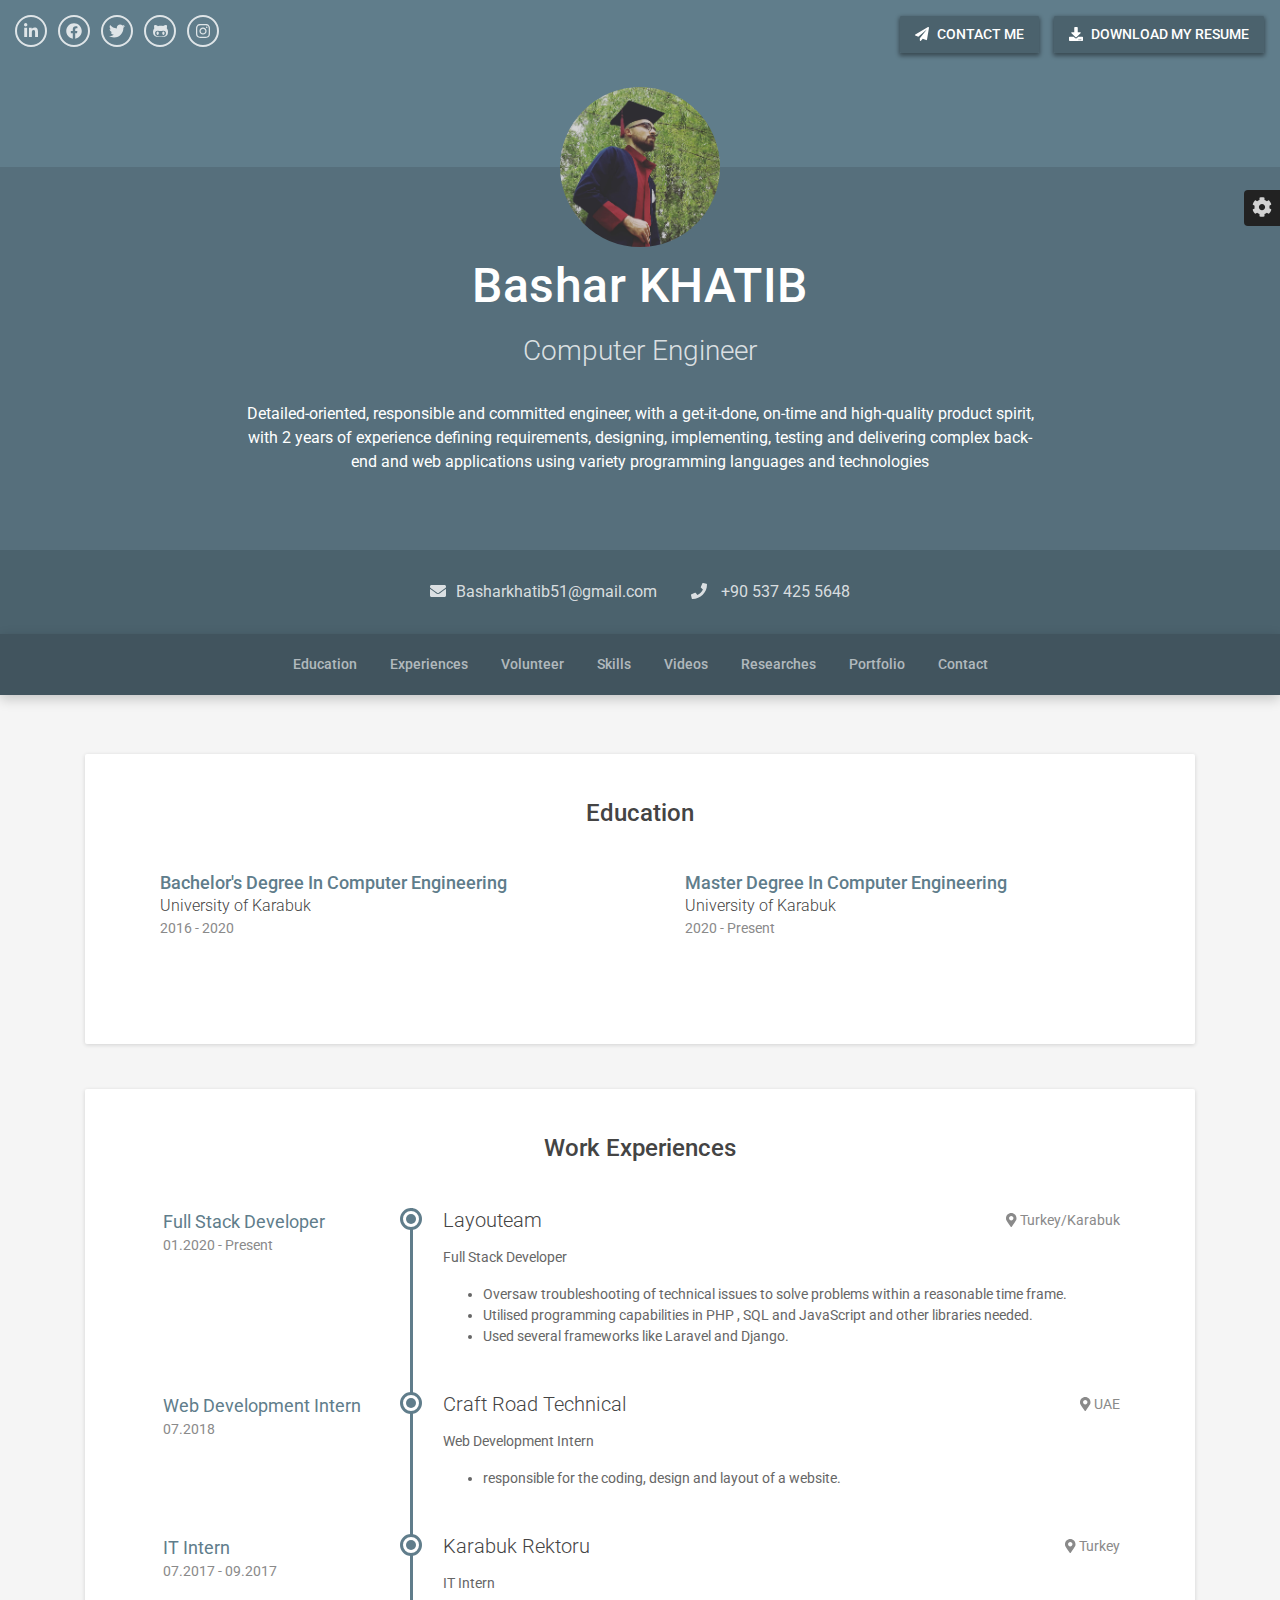
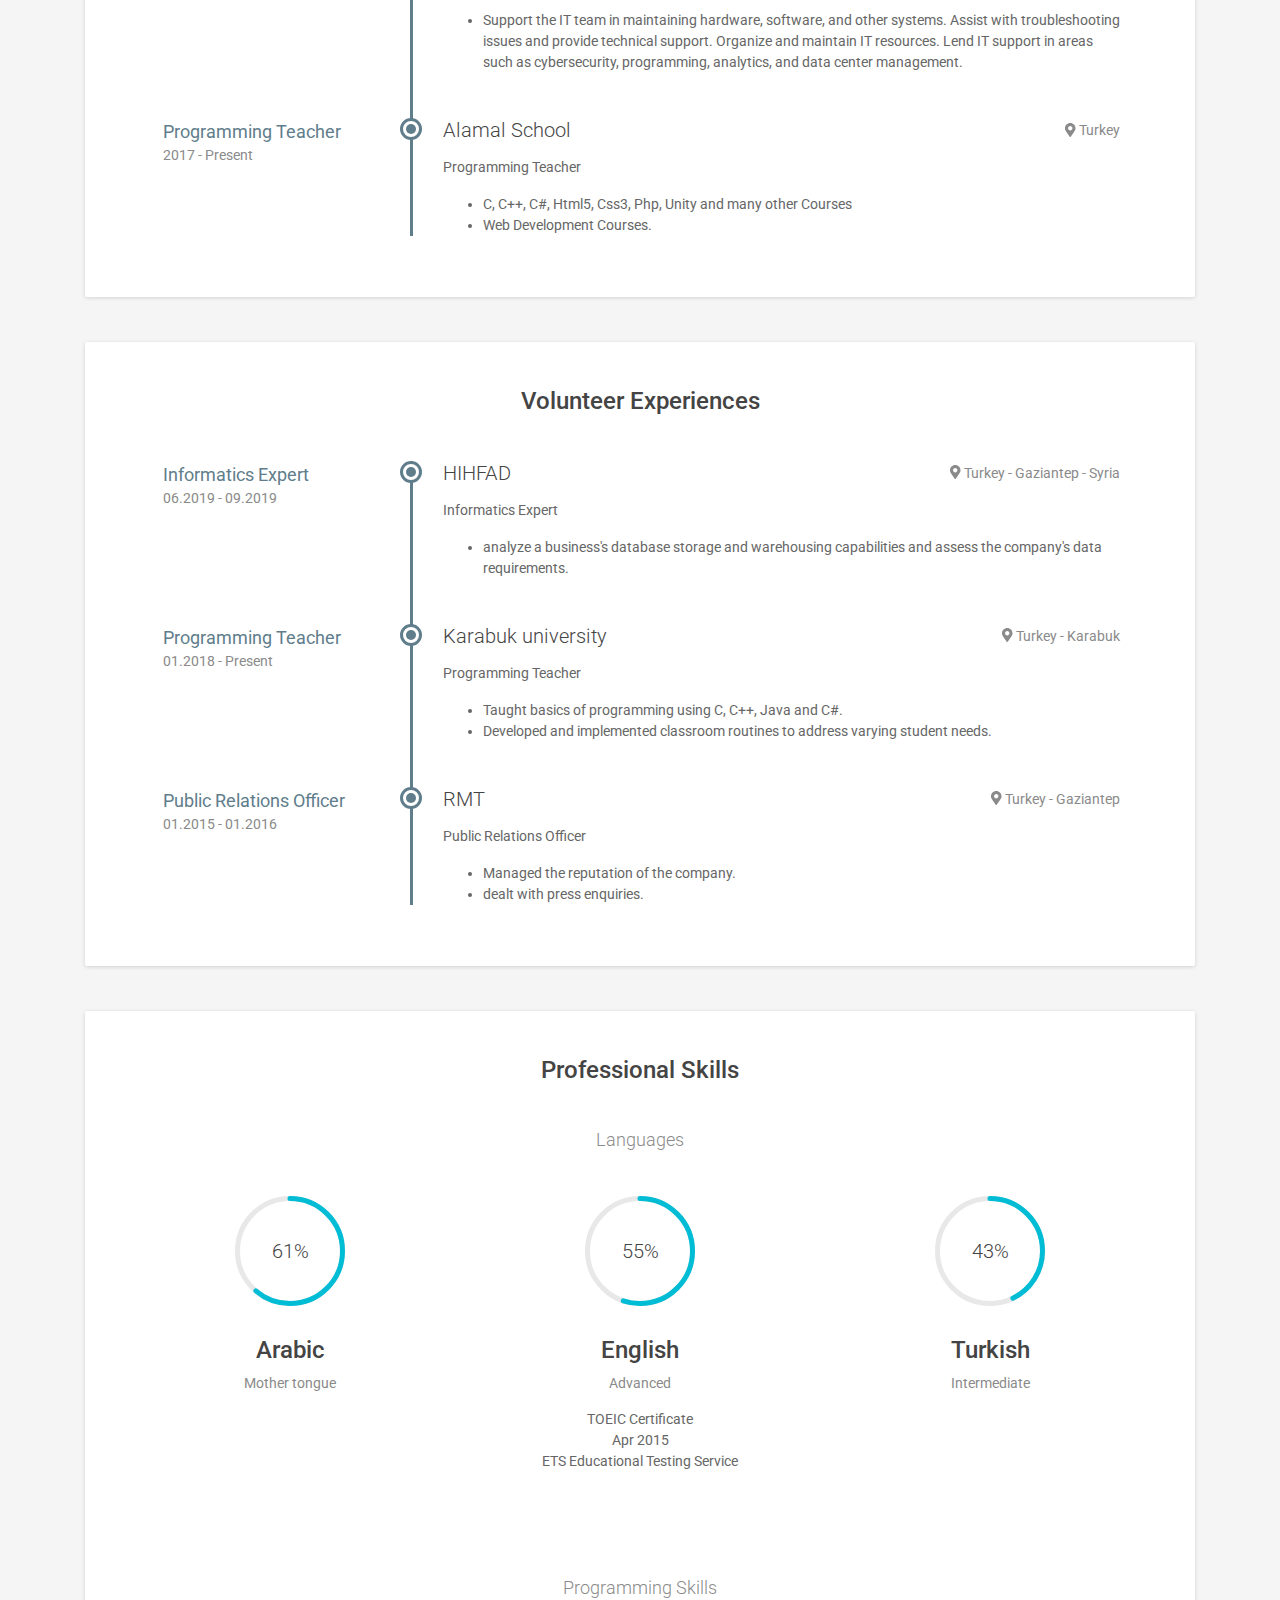
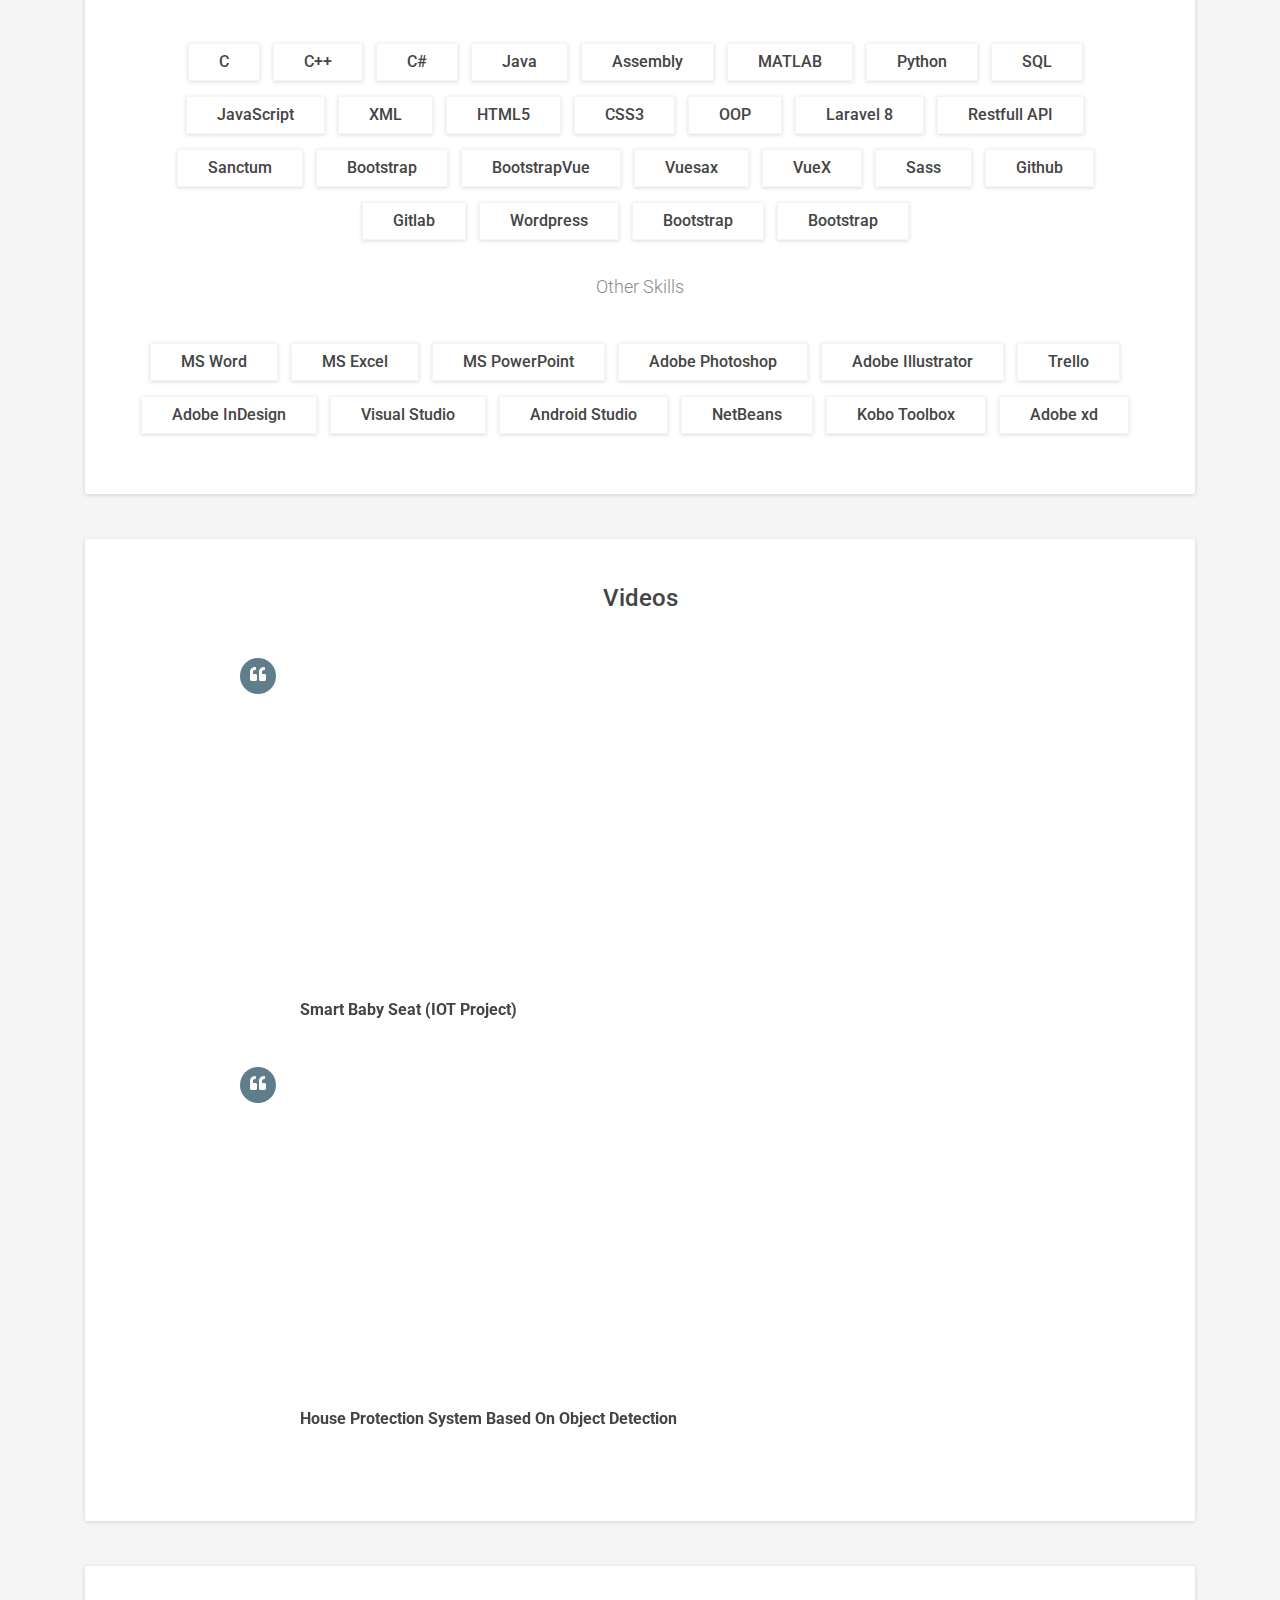
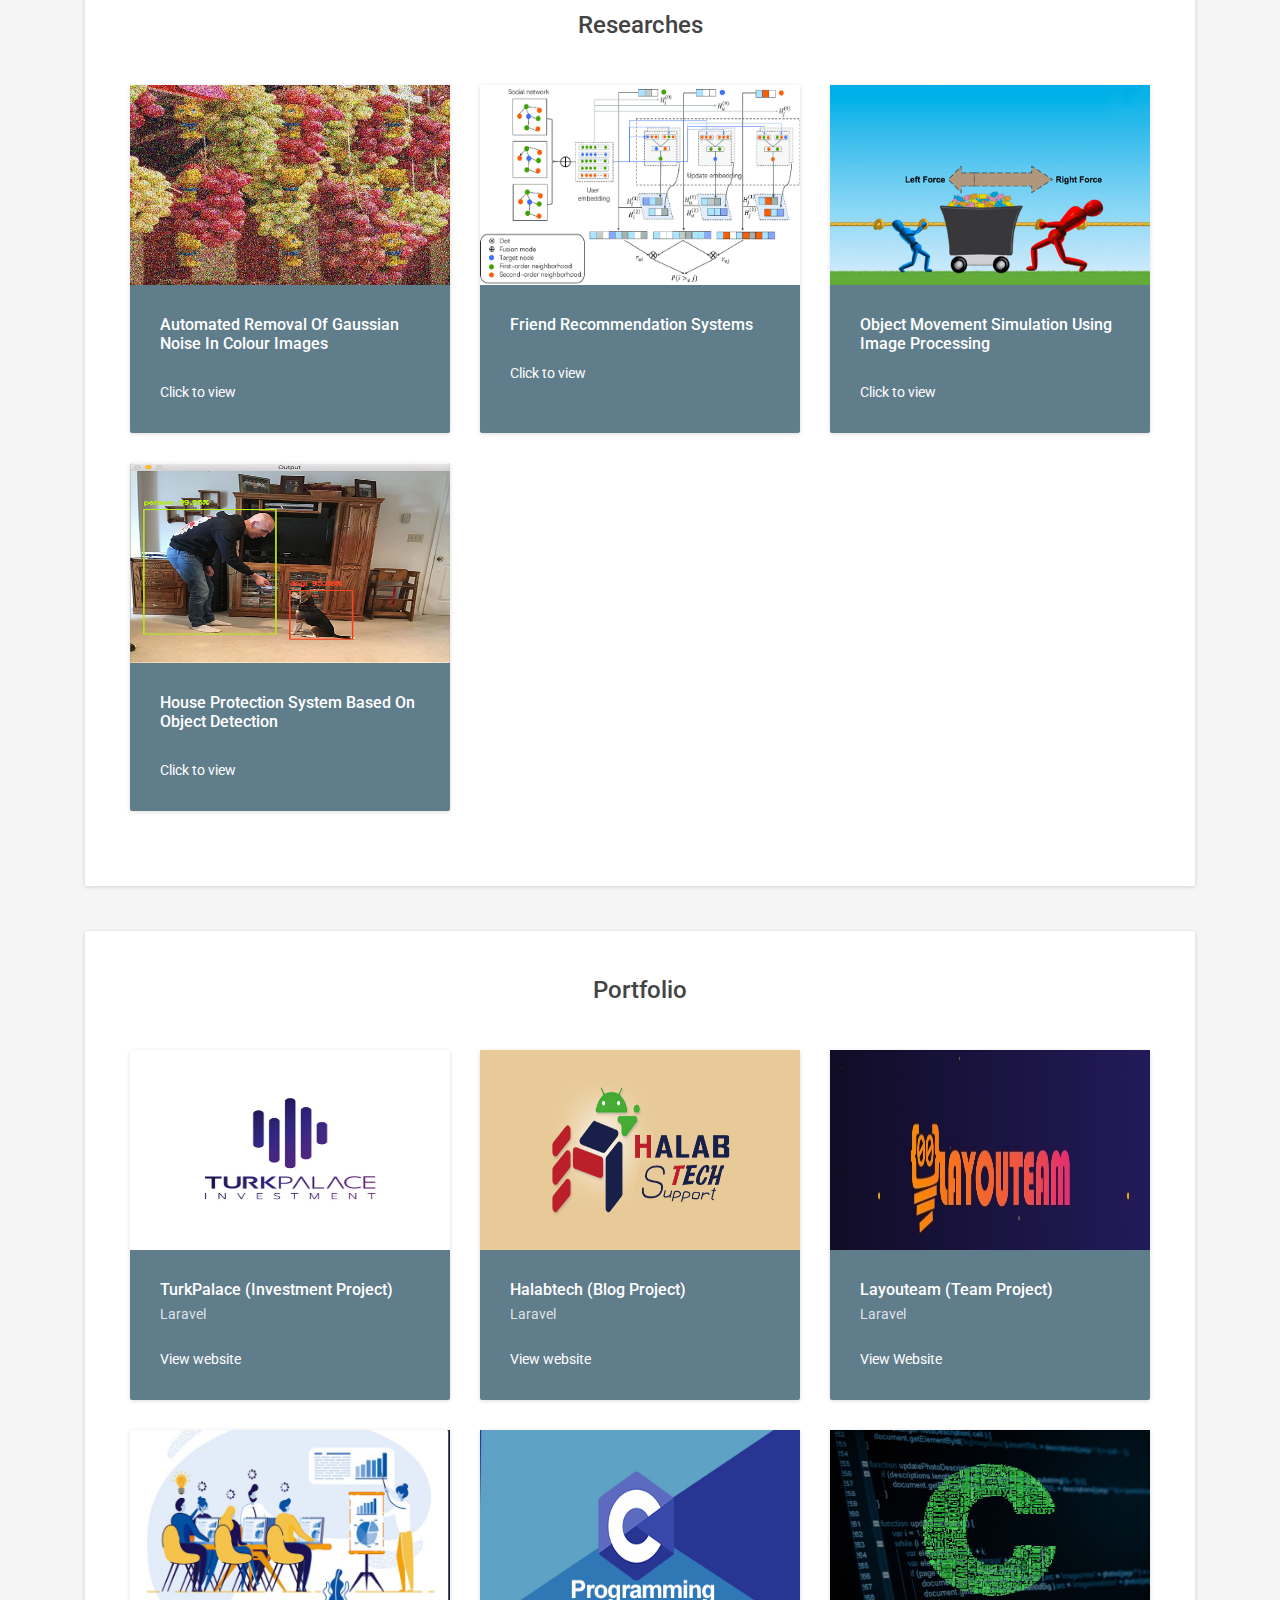
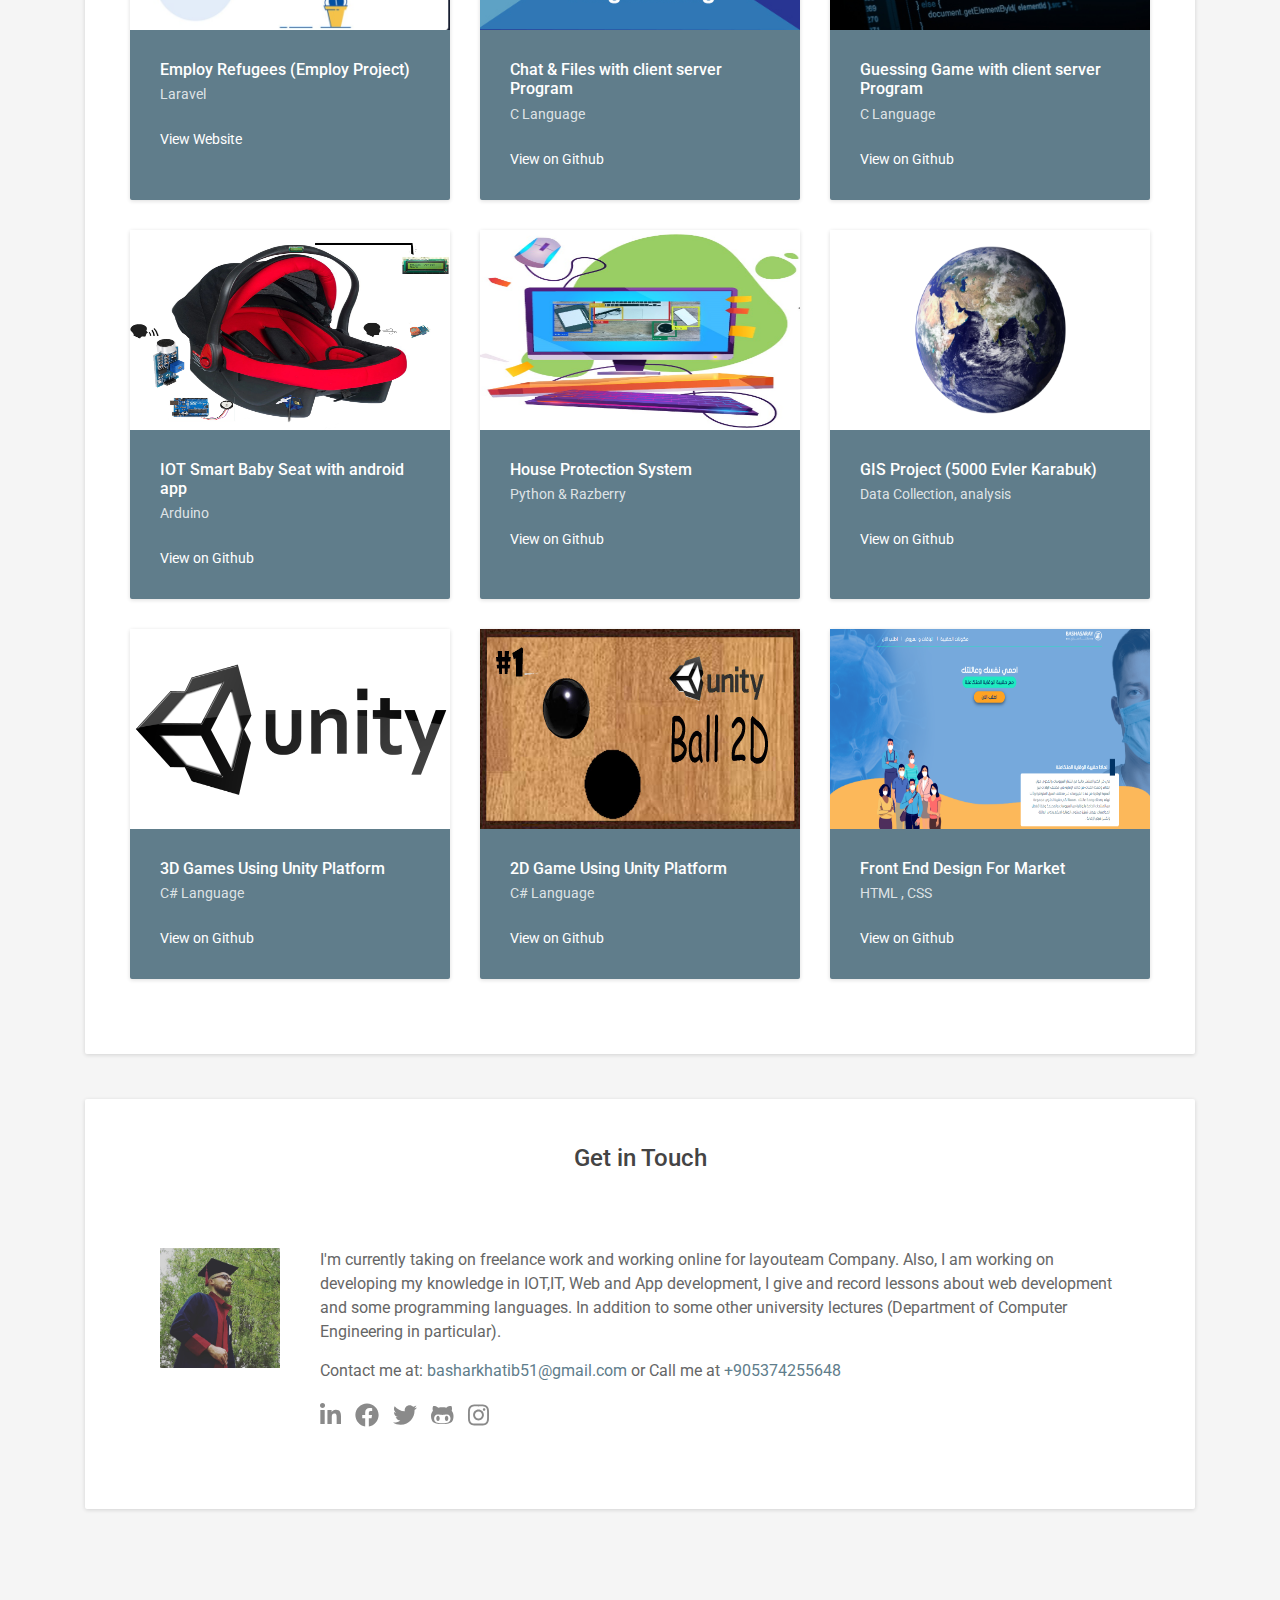
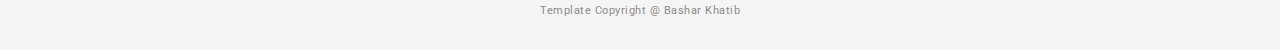
==== commit 03bdc737: "url project" ====
--- a/index.html
+++ b/index.html
@@ -508,7 +508,7 @@
                             <img class="img-fluid" style="width: 100%; height: 200px" src="assets/images/portfolio/9.PNG"/>
                         </figure>
                         <div class="content text-left">
-                            <h3 class="sub-title"><a href="https://employrefugees.layouteam.com/"target="_blank">Employ Refugees (Employ Project)</a></h3>
+                            <h3 class="sub-title"><a href="https://employrefugees.com"target="_blank">Employ Refugees (Employ Project)</a></h3>
                             <div class="meta">Laravel</div>
                             <div class="action"><a href="hhttps://employrefugees.layouteam.com/"target="_blank">View Website</a></div>
                         </div><!--//content-->
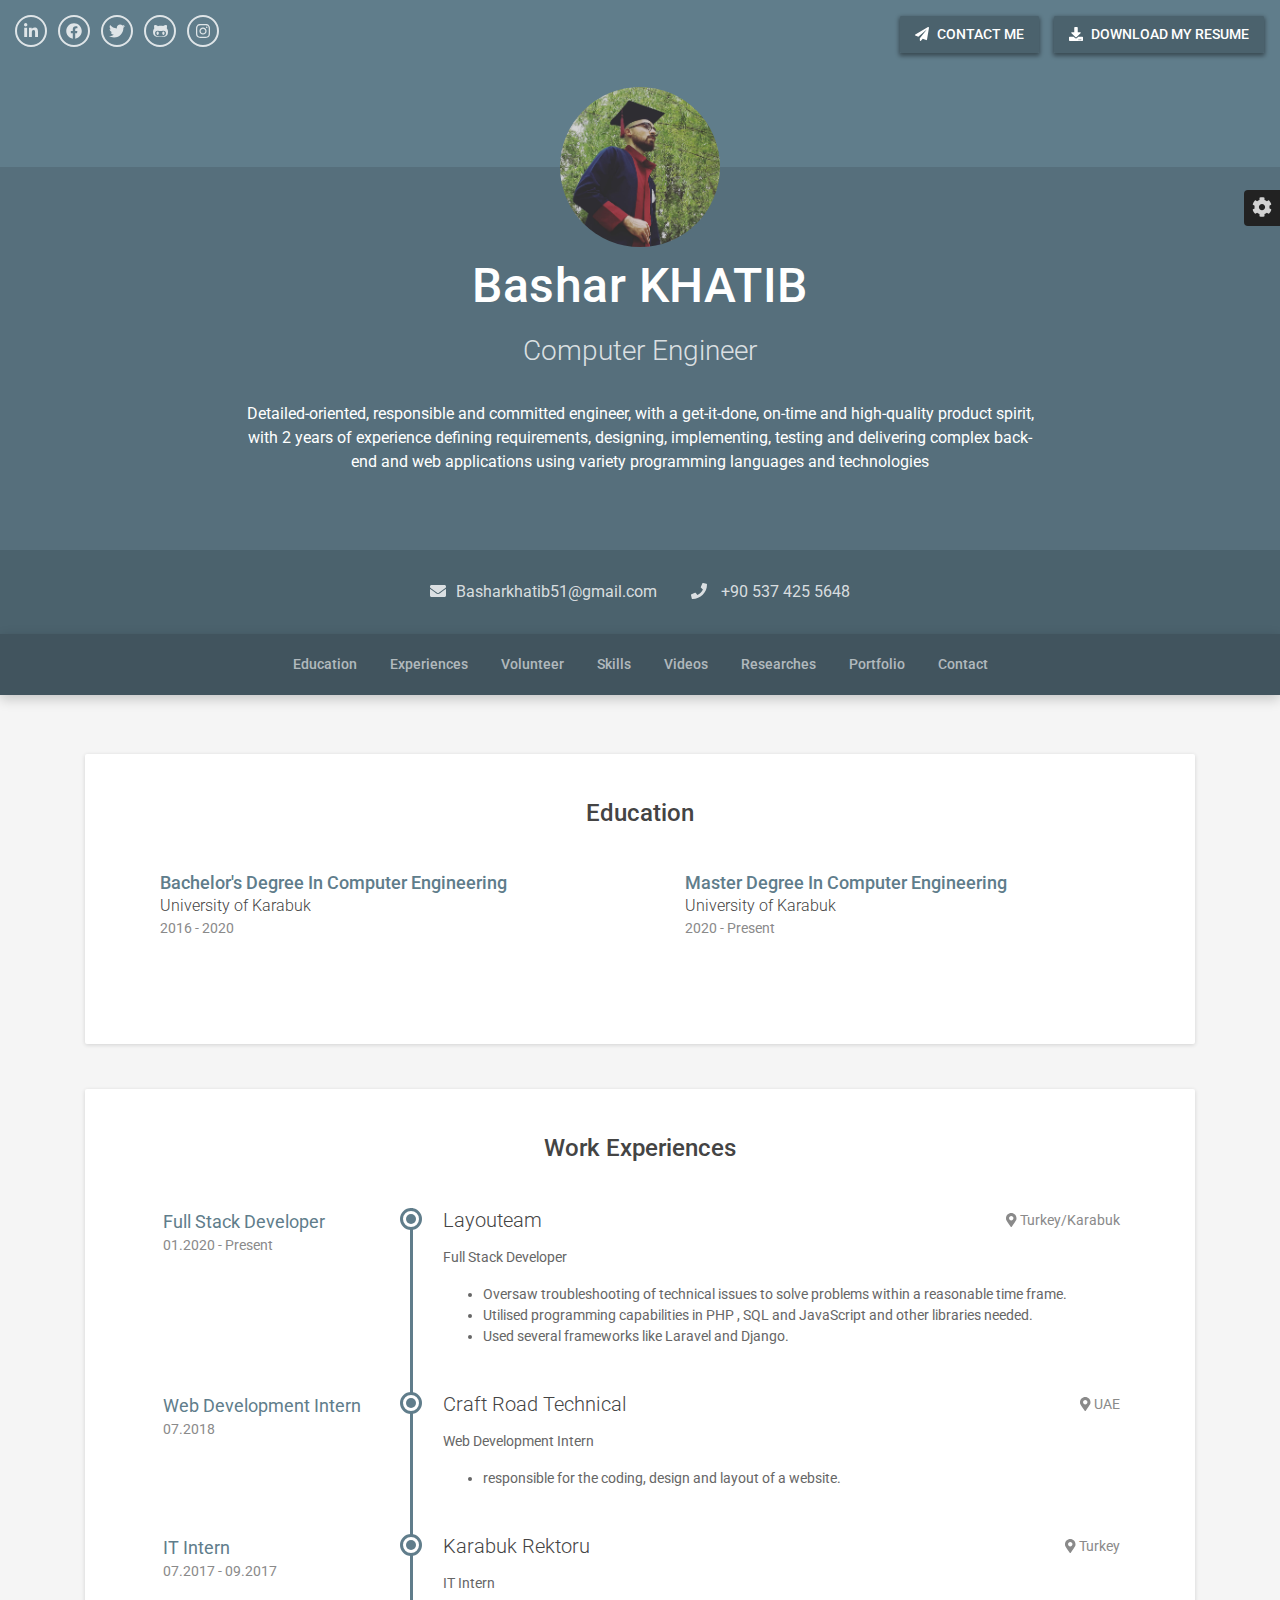
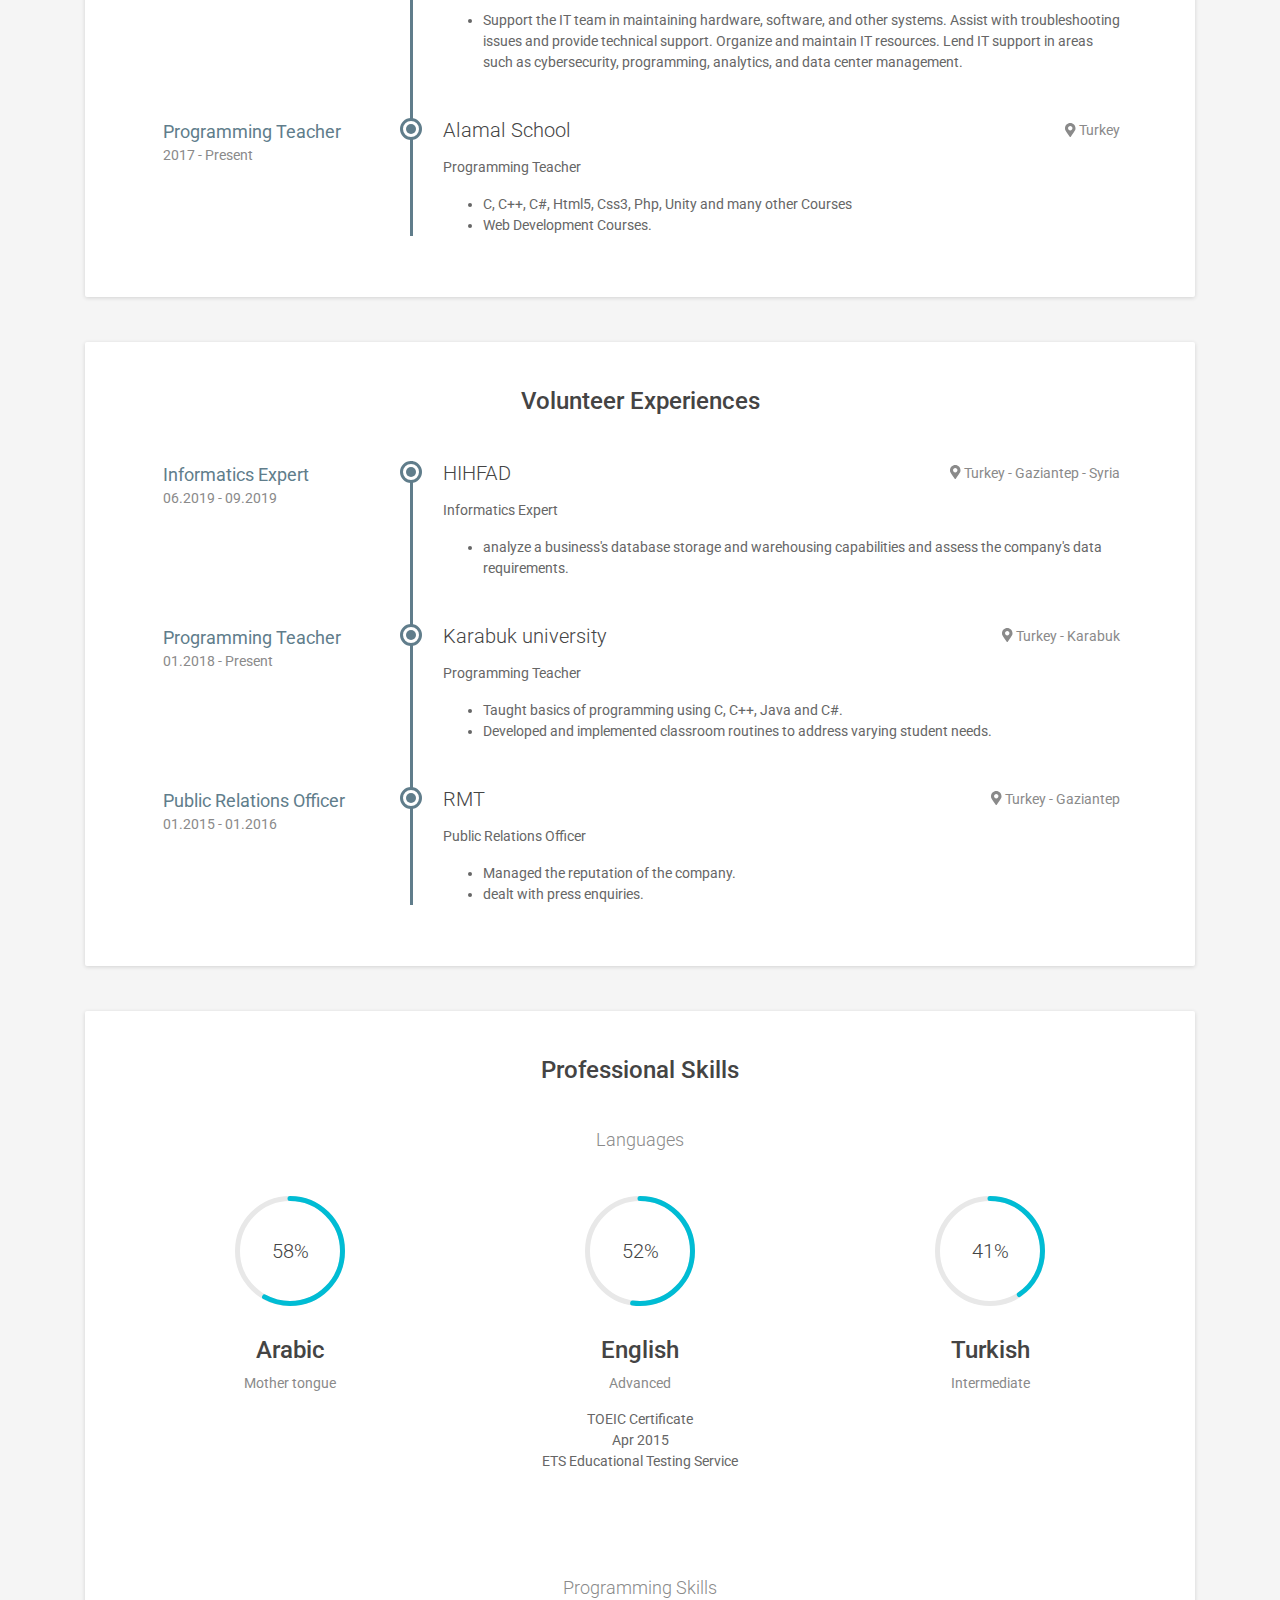
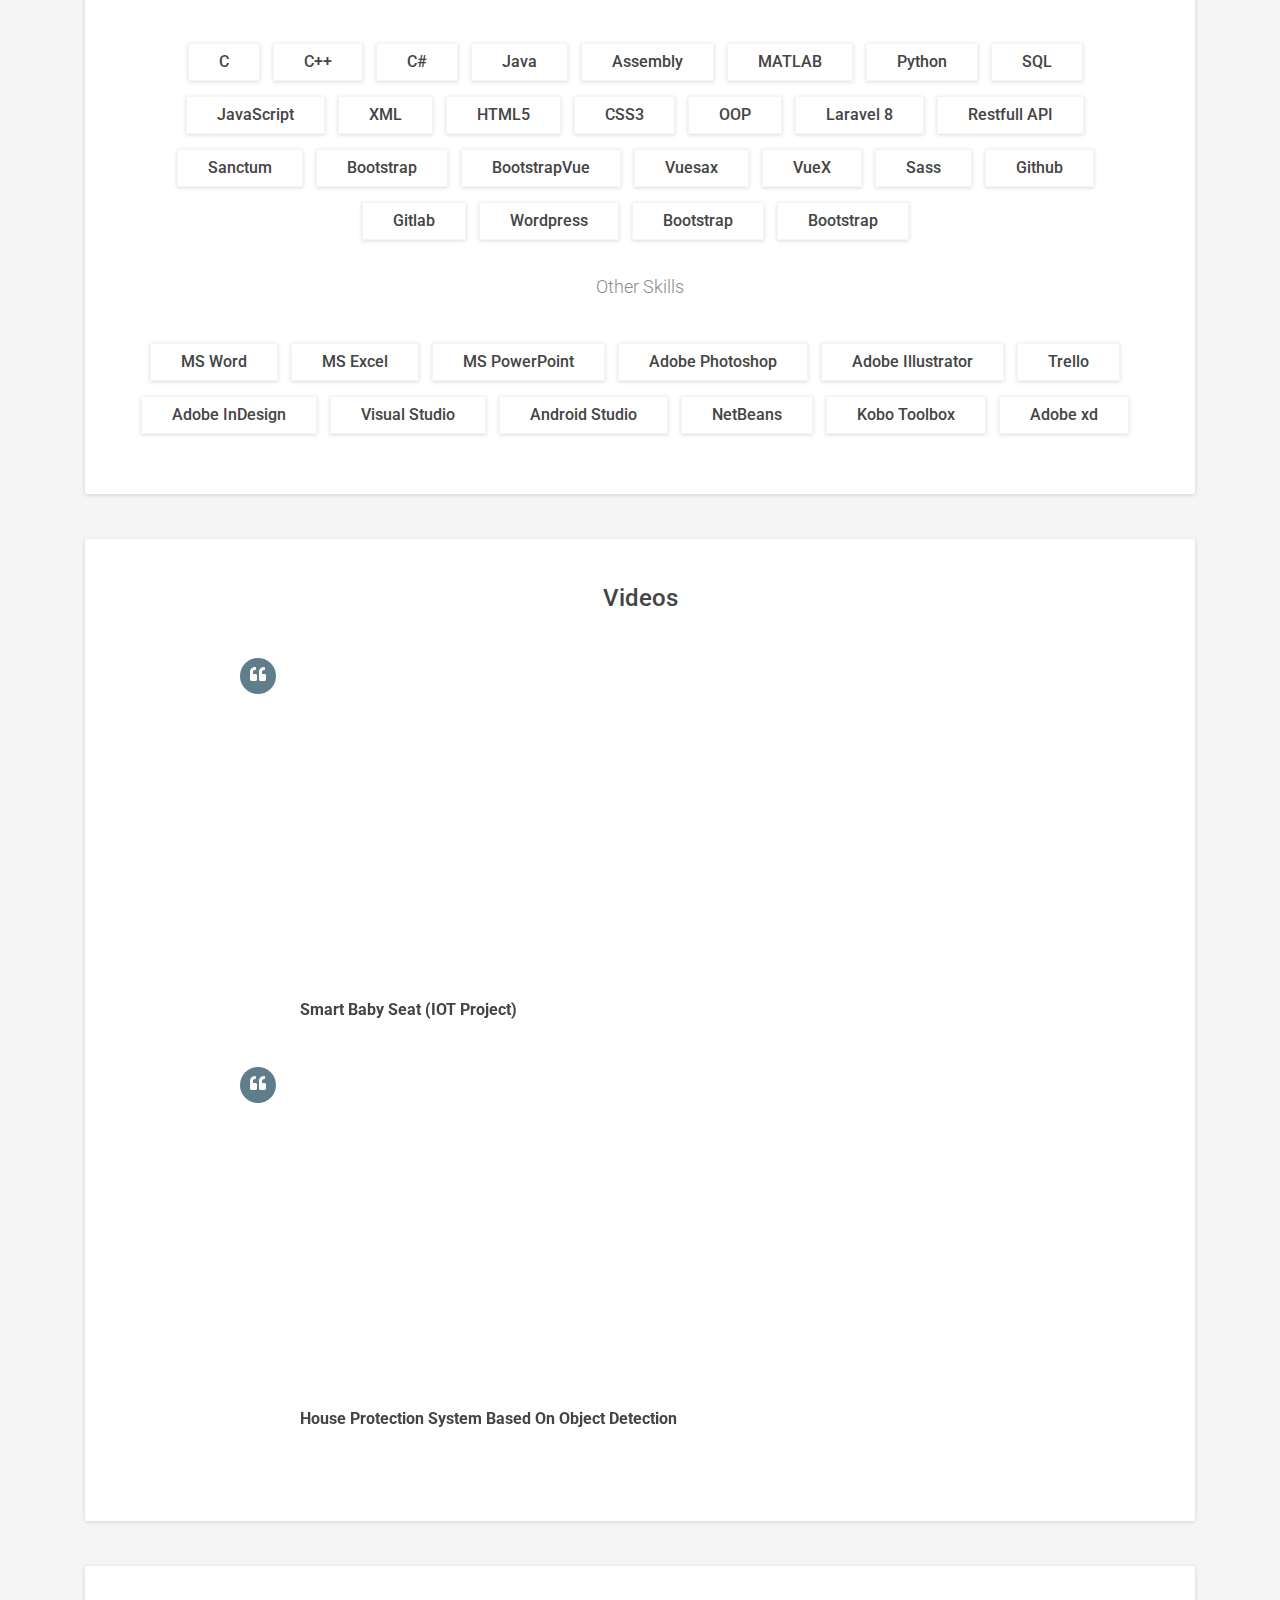
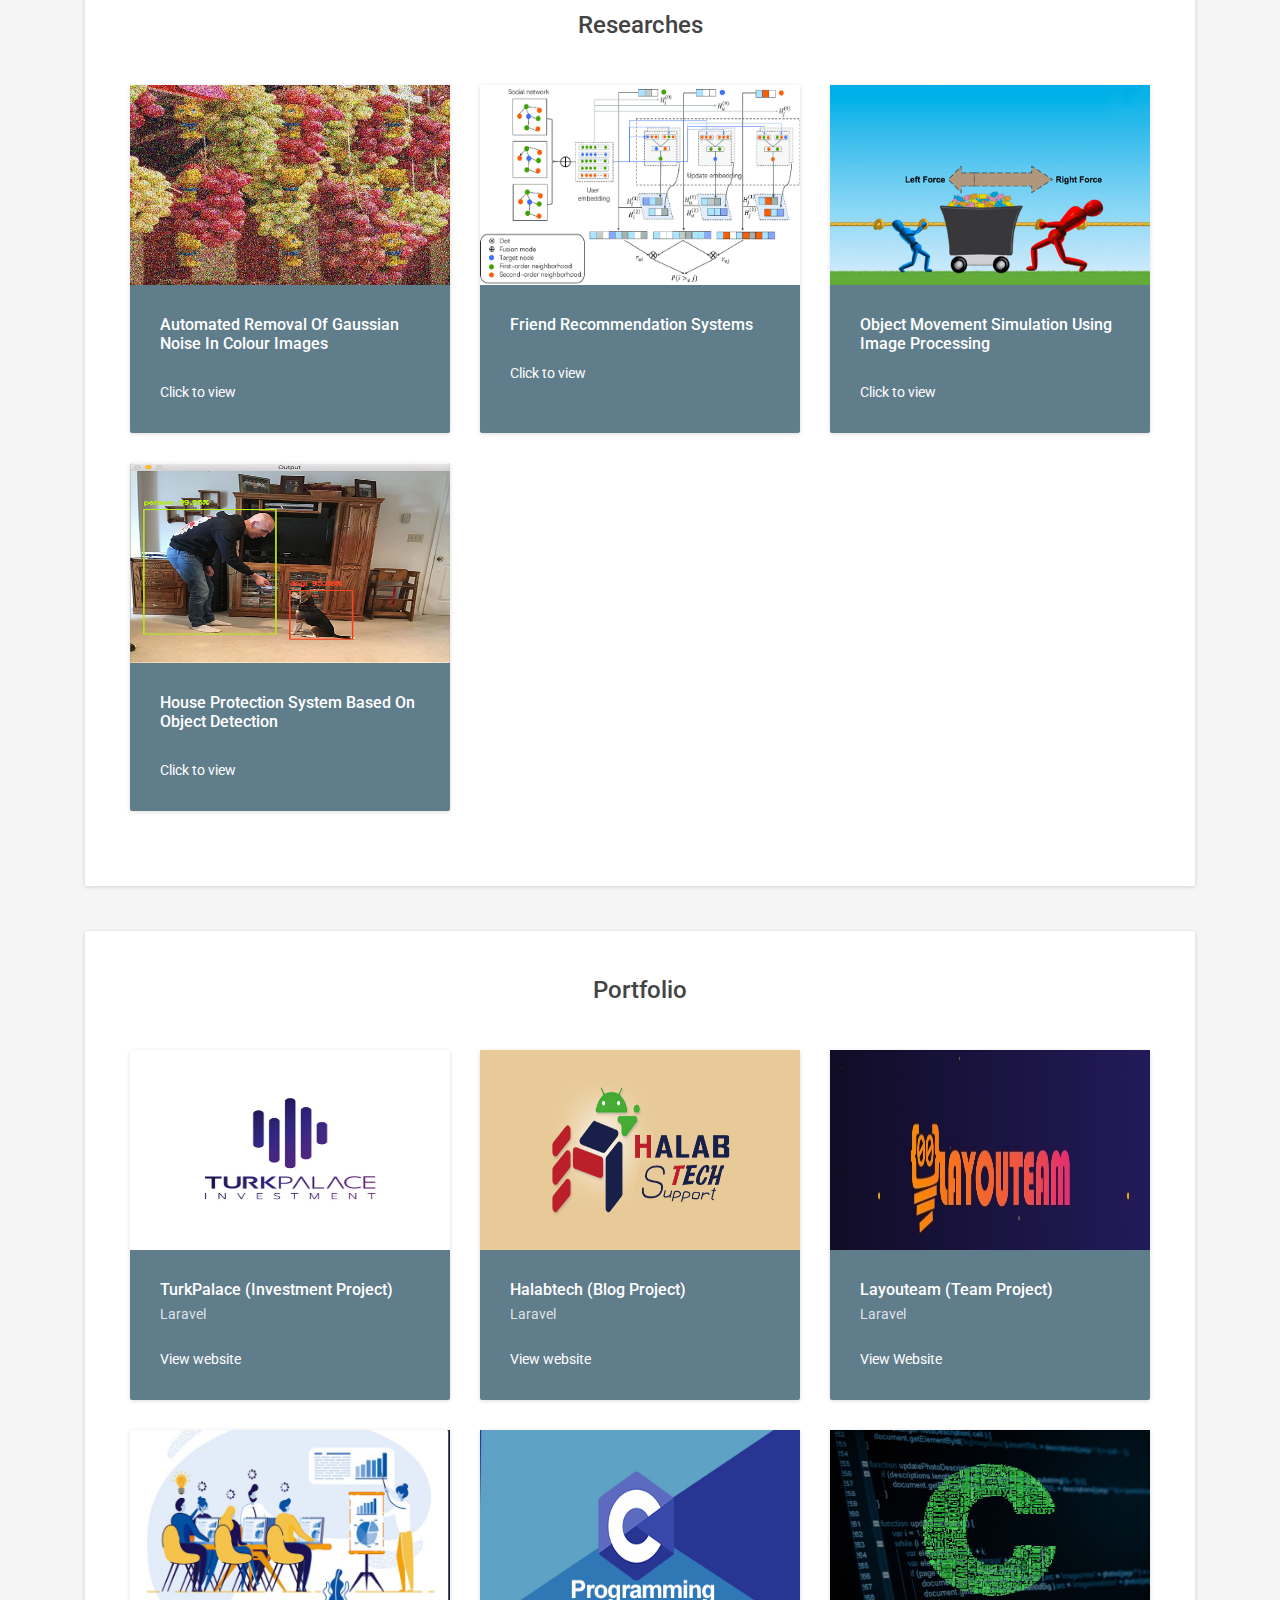
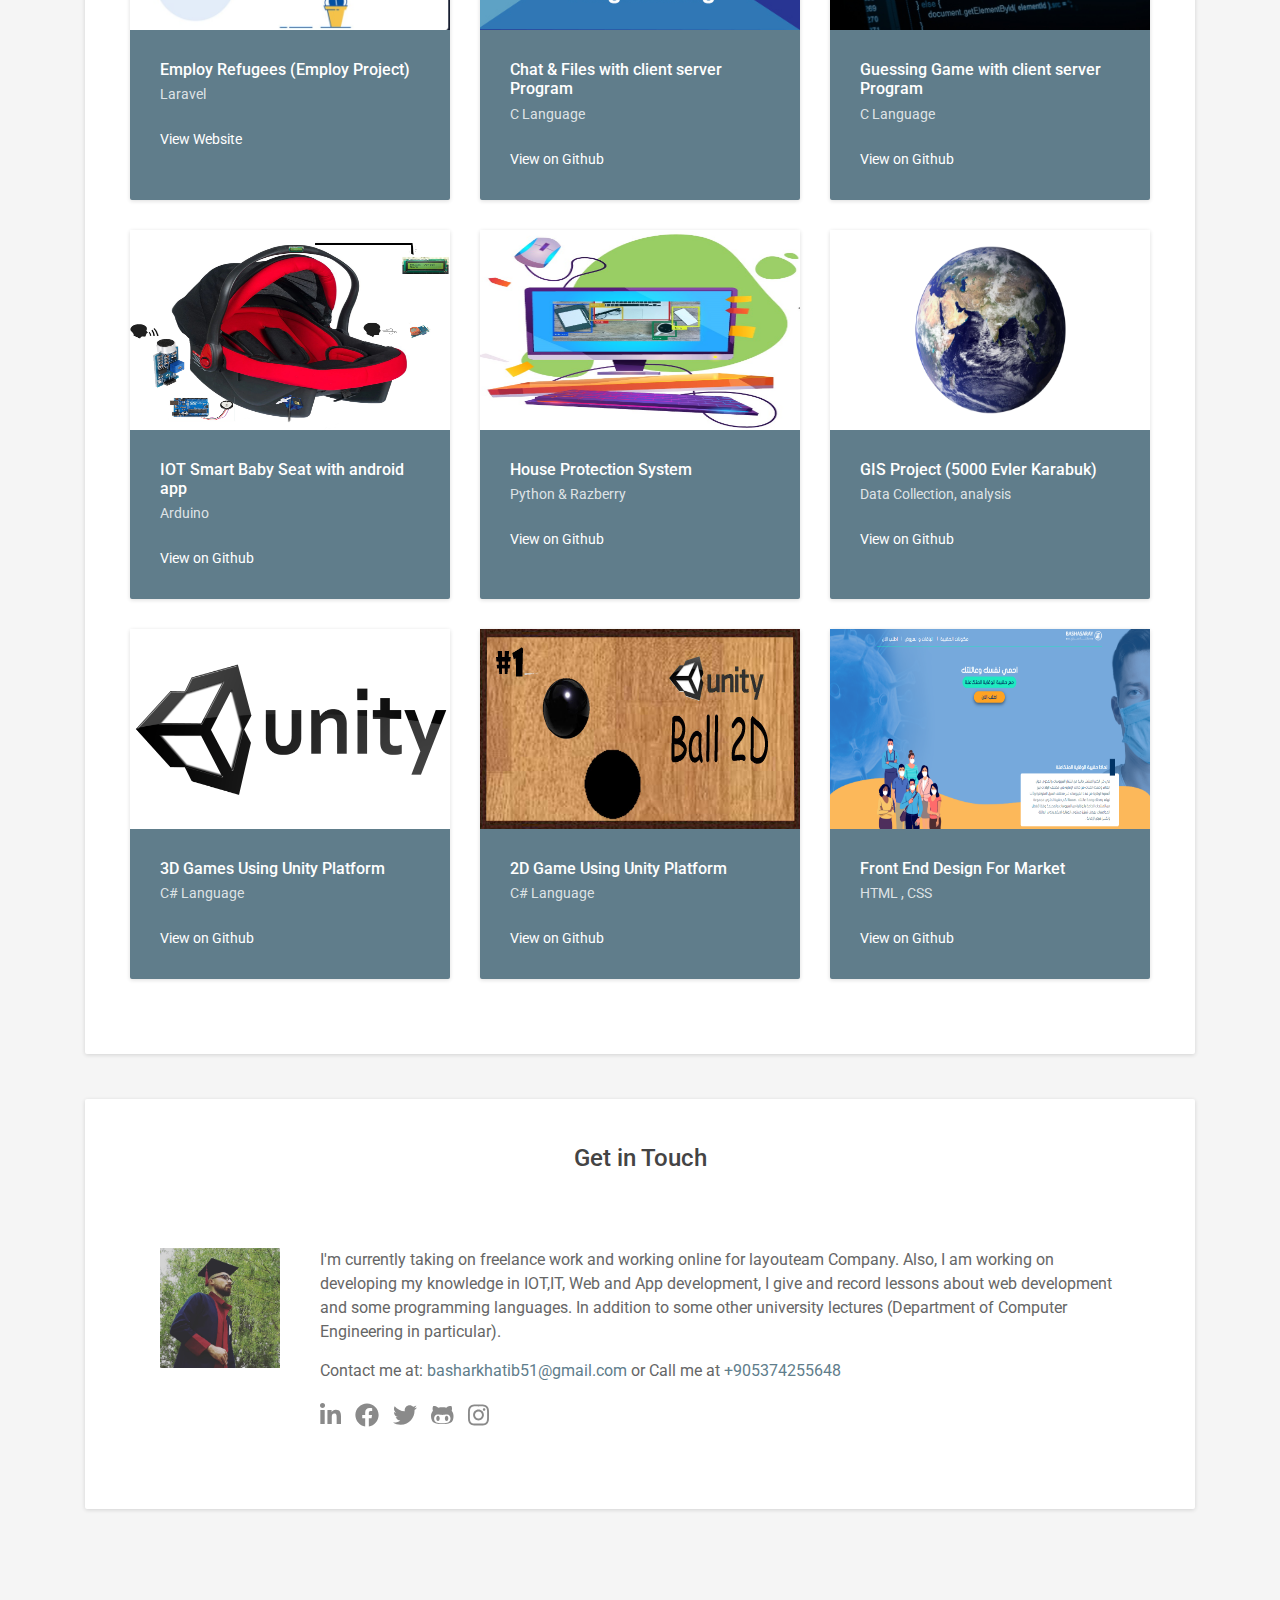
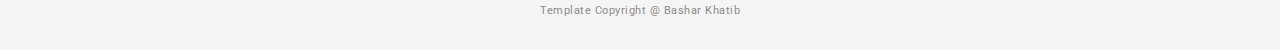
==== commit 4b6fa803: "cv link update" ====
--- a/index.html
+++ b/index.html
@@ -63,7 +63,7 @@
         <div class="top-bar container-fluid">
             <div class="actions">
                 <a class="btn d-none d-md-inline-block" href="mailto:basharkhatib51@gmail.com" target="_blank"><i class="fas fa-paper-plane" aria-hidden="true"></i> Contact me </a>
-                <a class="btn" href="https://drive.google.com/file/d/1ahaZSNLi6xCjvQTeJ3U1TWbhlt_t8yt8/view" target="_blank"><i class="fas fa-download" aria-hidden="true"></i> Download My Resume</a>
+                <a class="btn" href="https://drive.google.com/file/d/11SQVI9kjCKYF9ZRiMmy9_uDTW-FYDddV/view?usp=sharing" target="_blank"><i class="fas fa-download" aria-hidden="true"></i> Download My Resume</a>
             </div><!--//actions-->
             <ul class="social list-inline">
                 <li class="list-inline-item"><a href="https://www.linkedin.com/in/bashar-khatib-23426b1b0/" target="_blank"><i class="fab fa-linkedin-in" aria-hidden="true"></i></a></li>
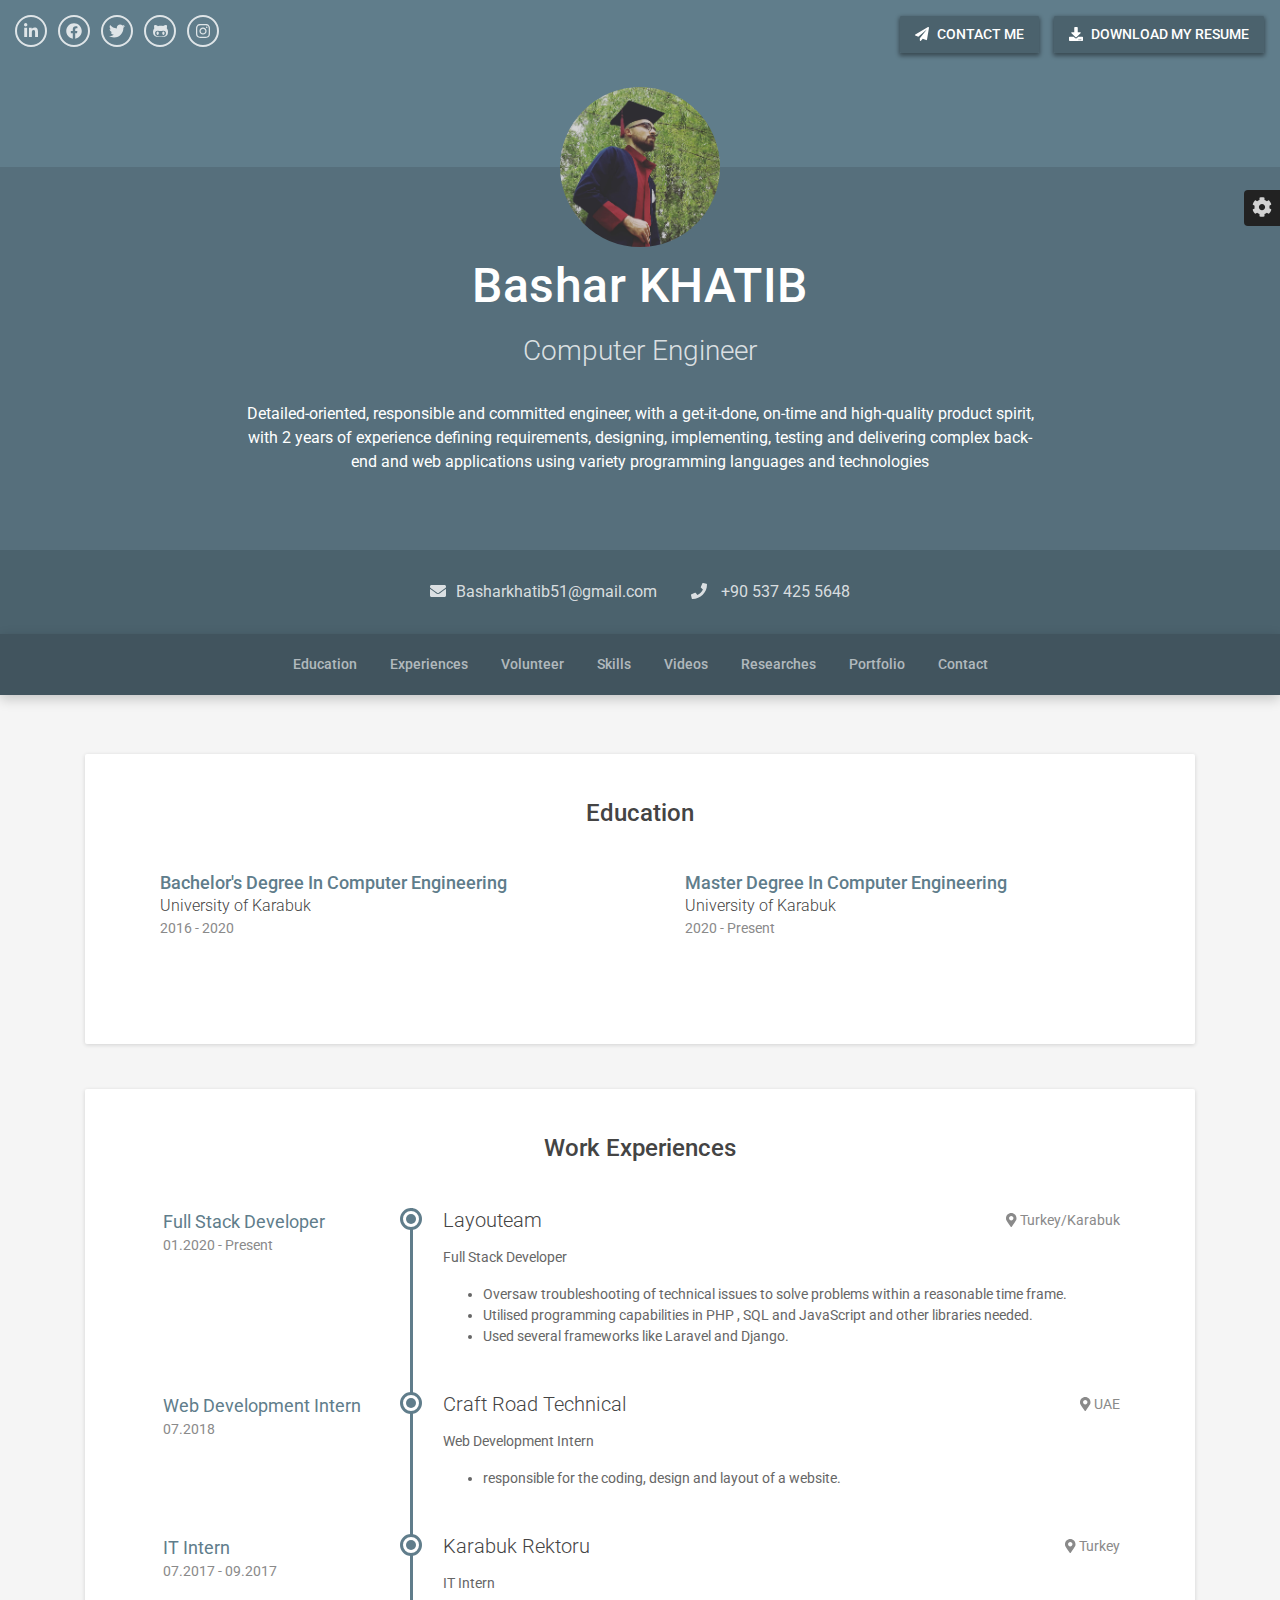
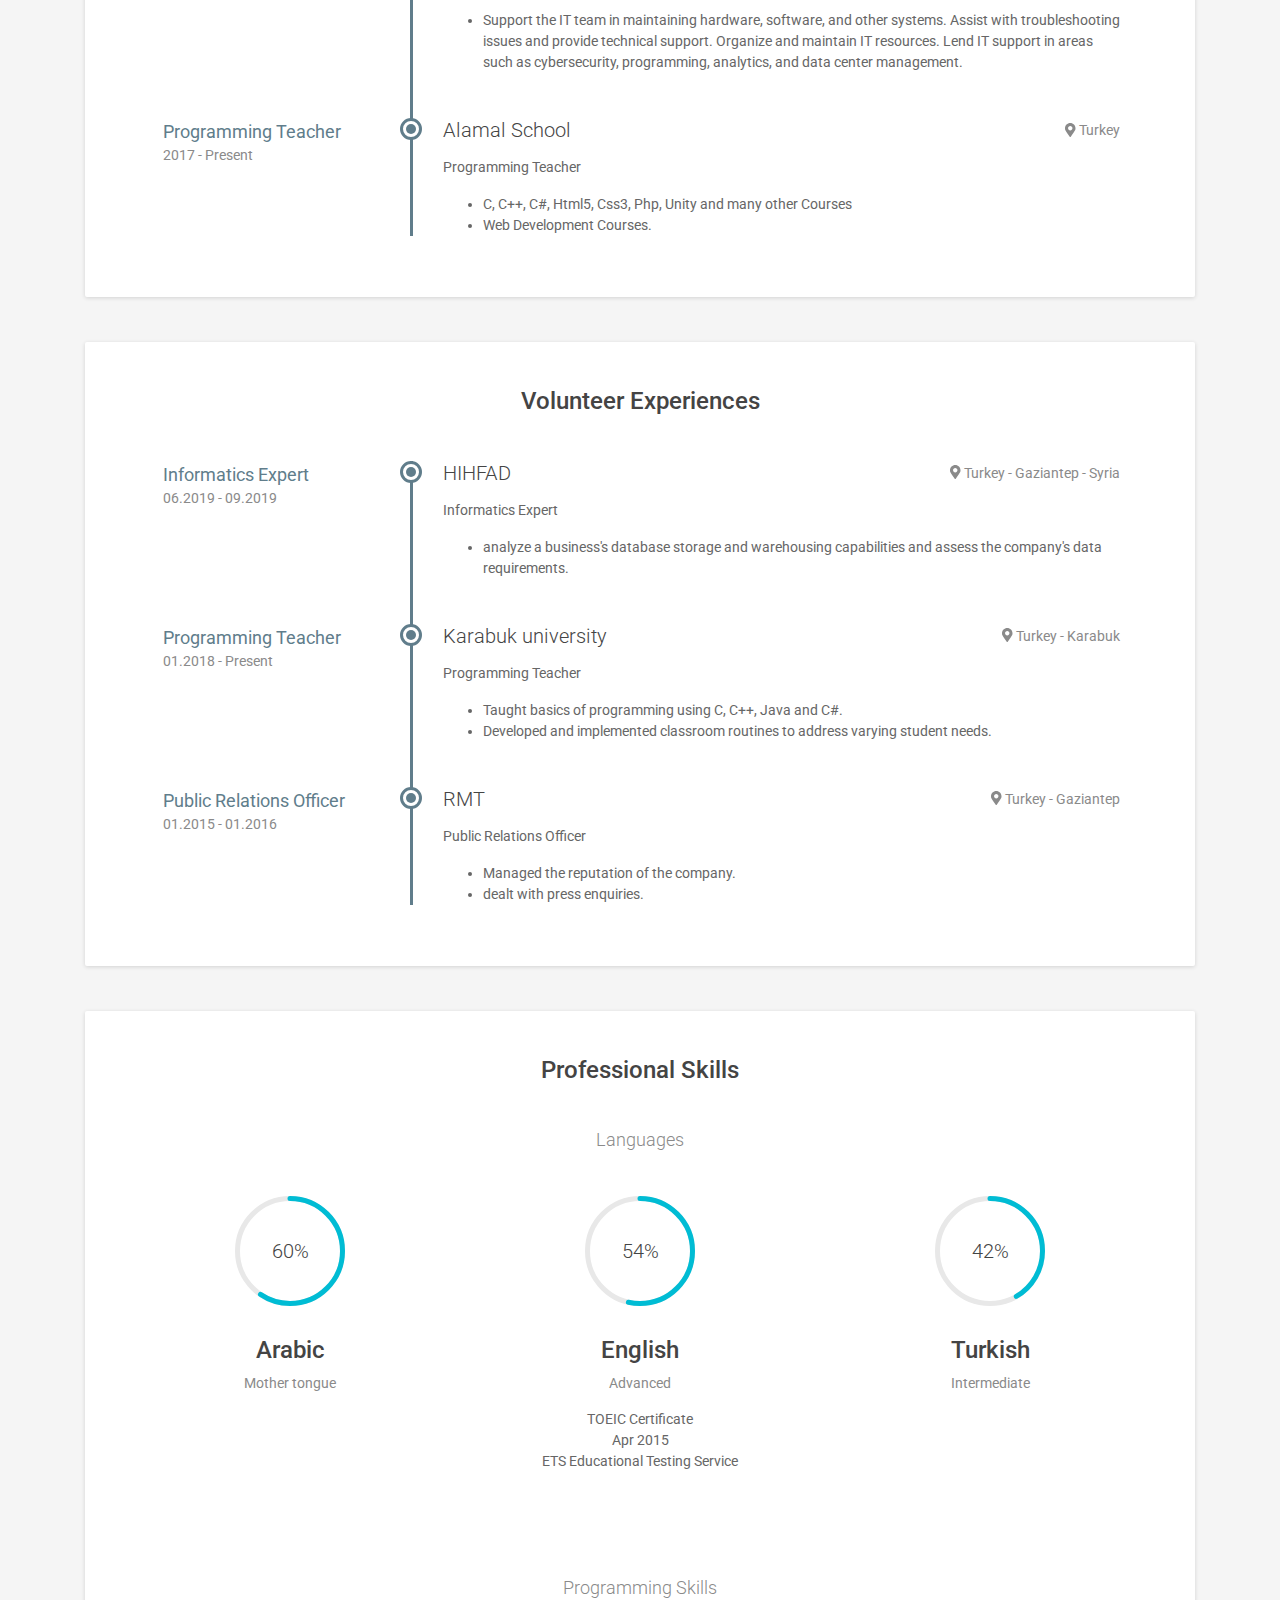
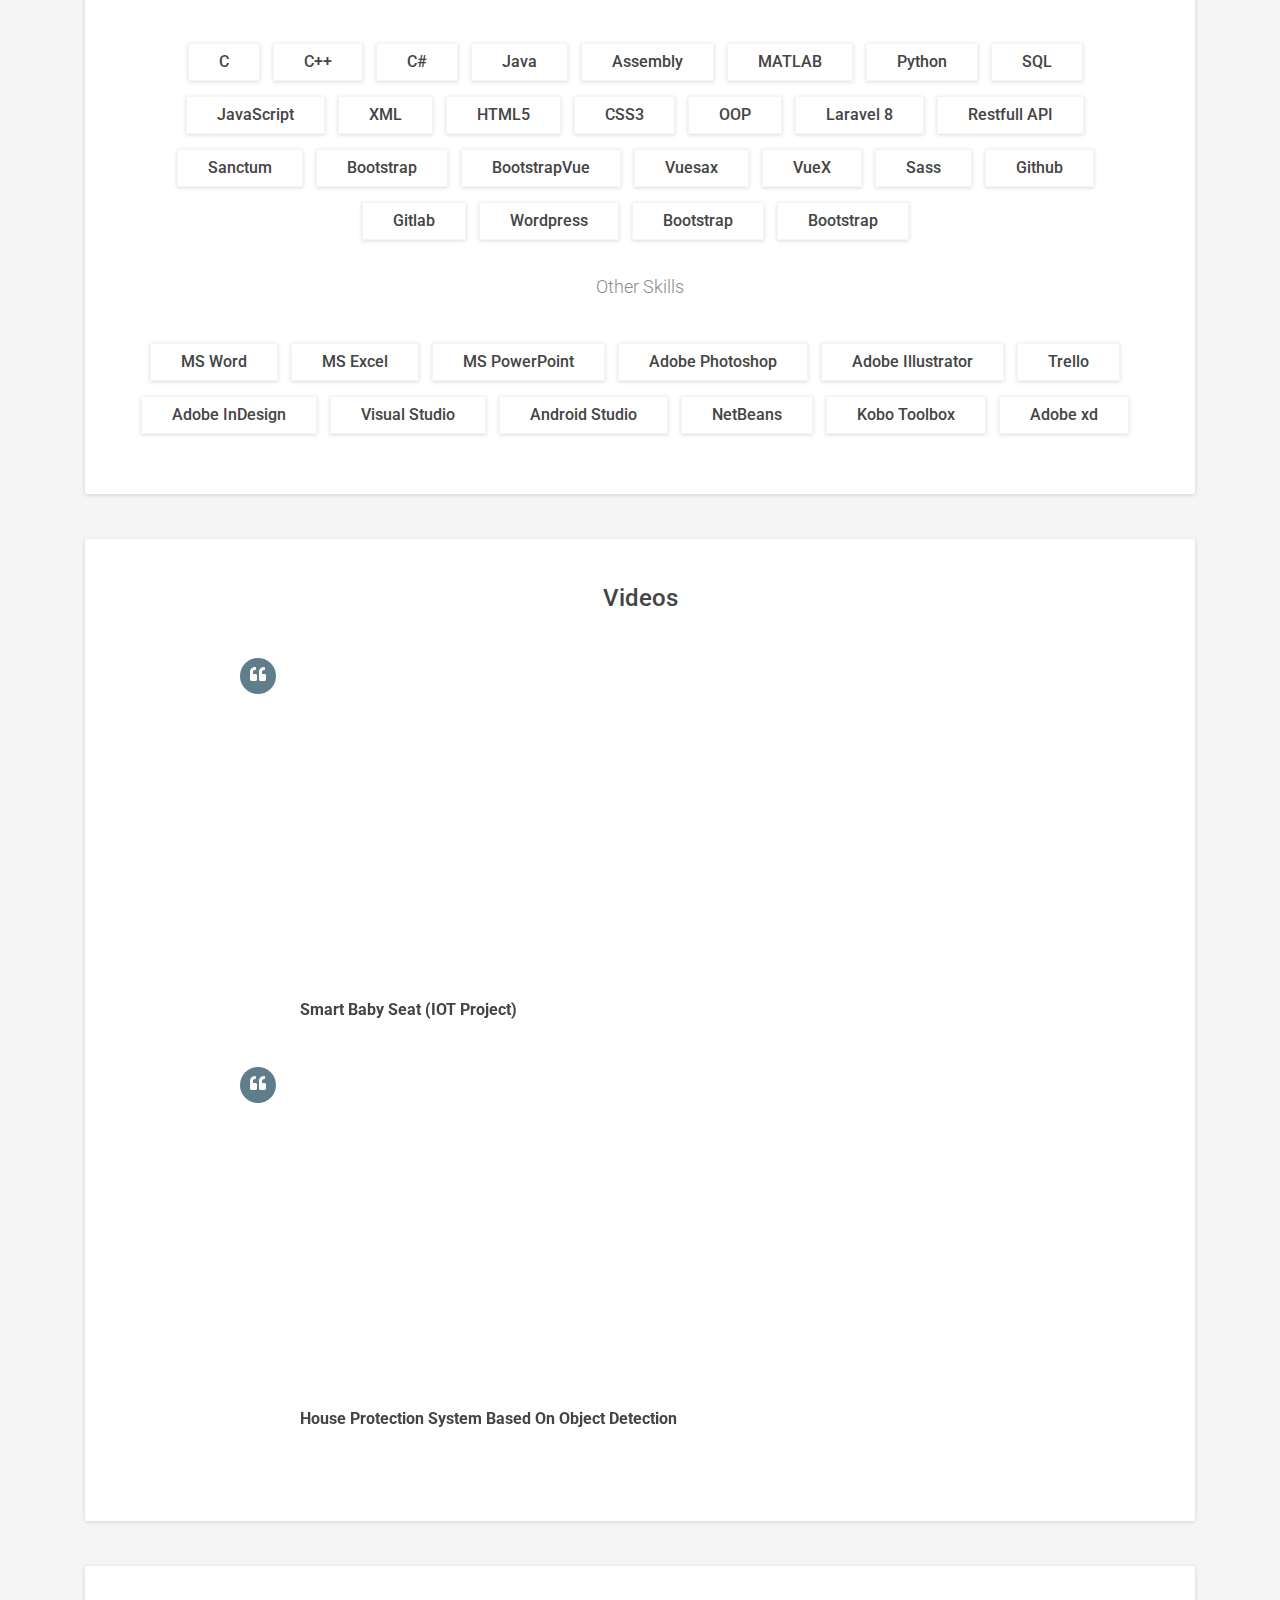
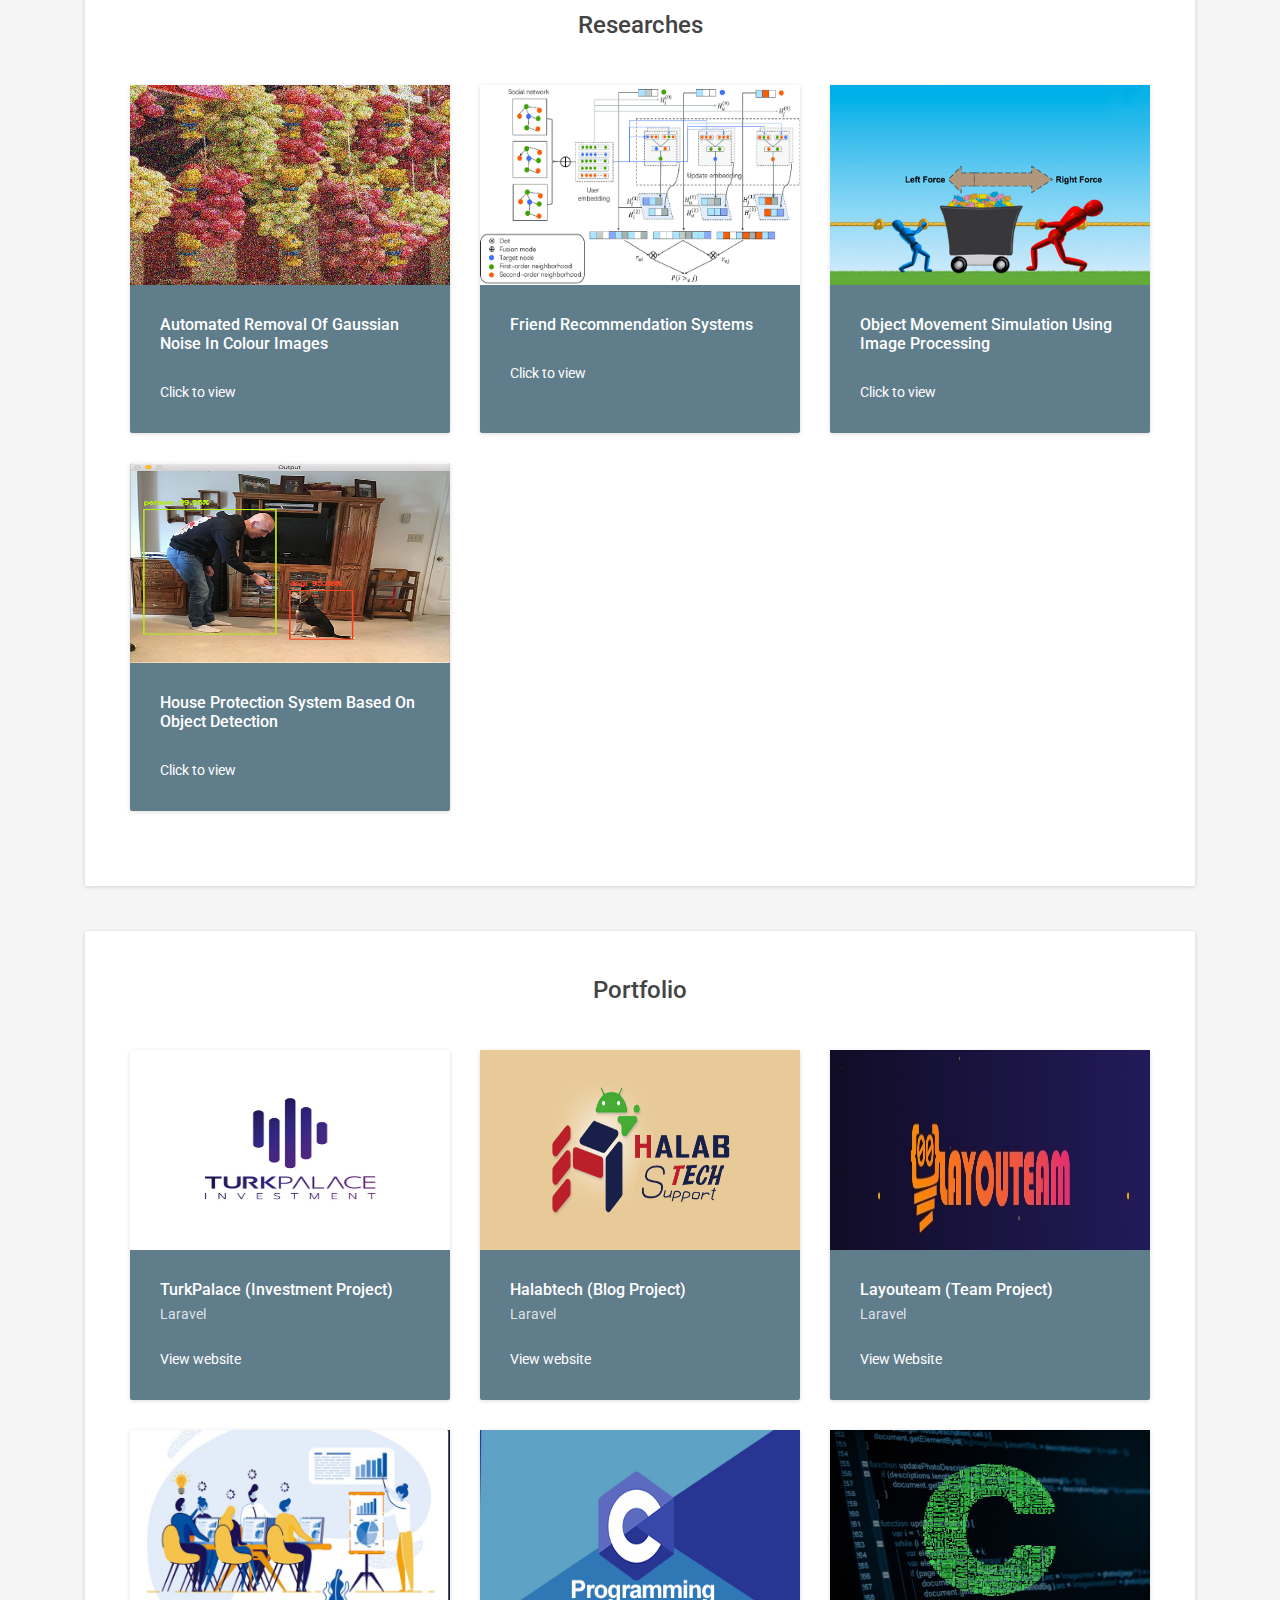
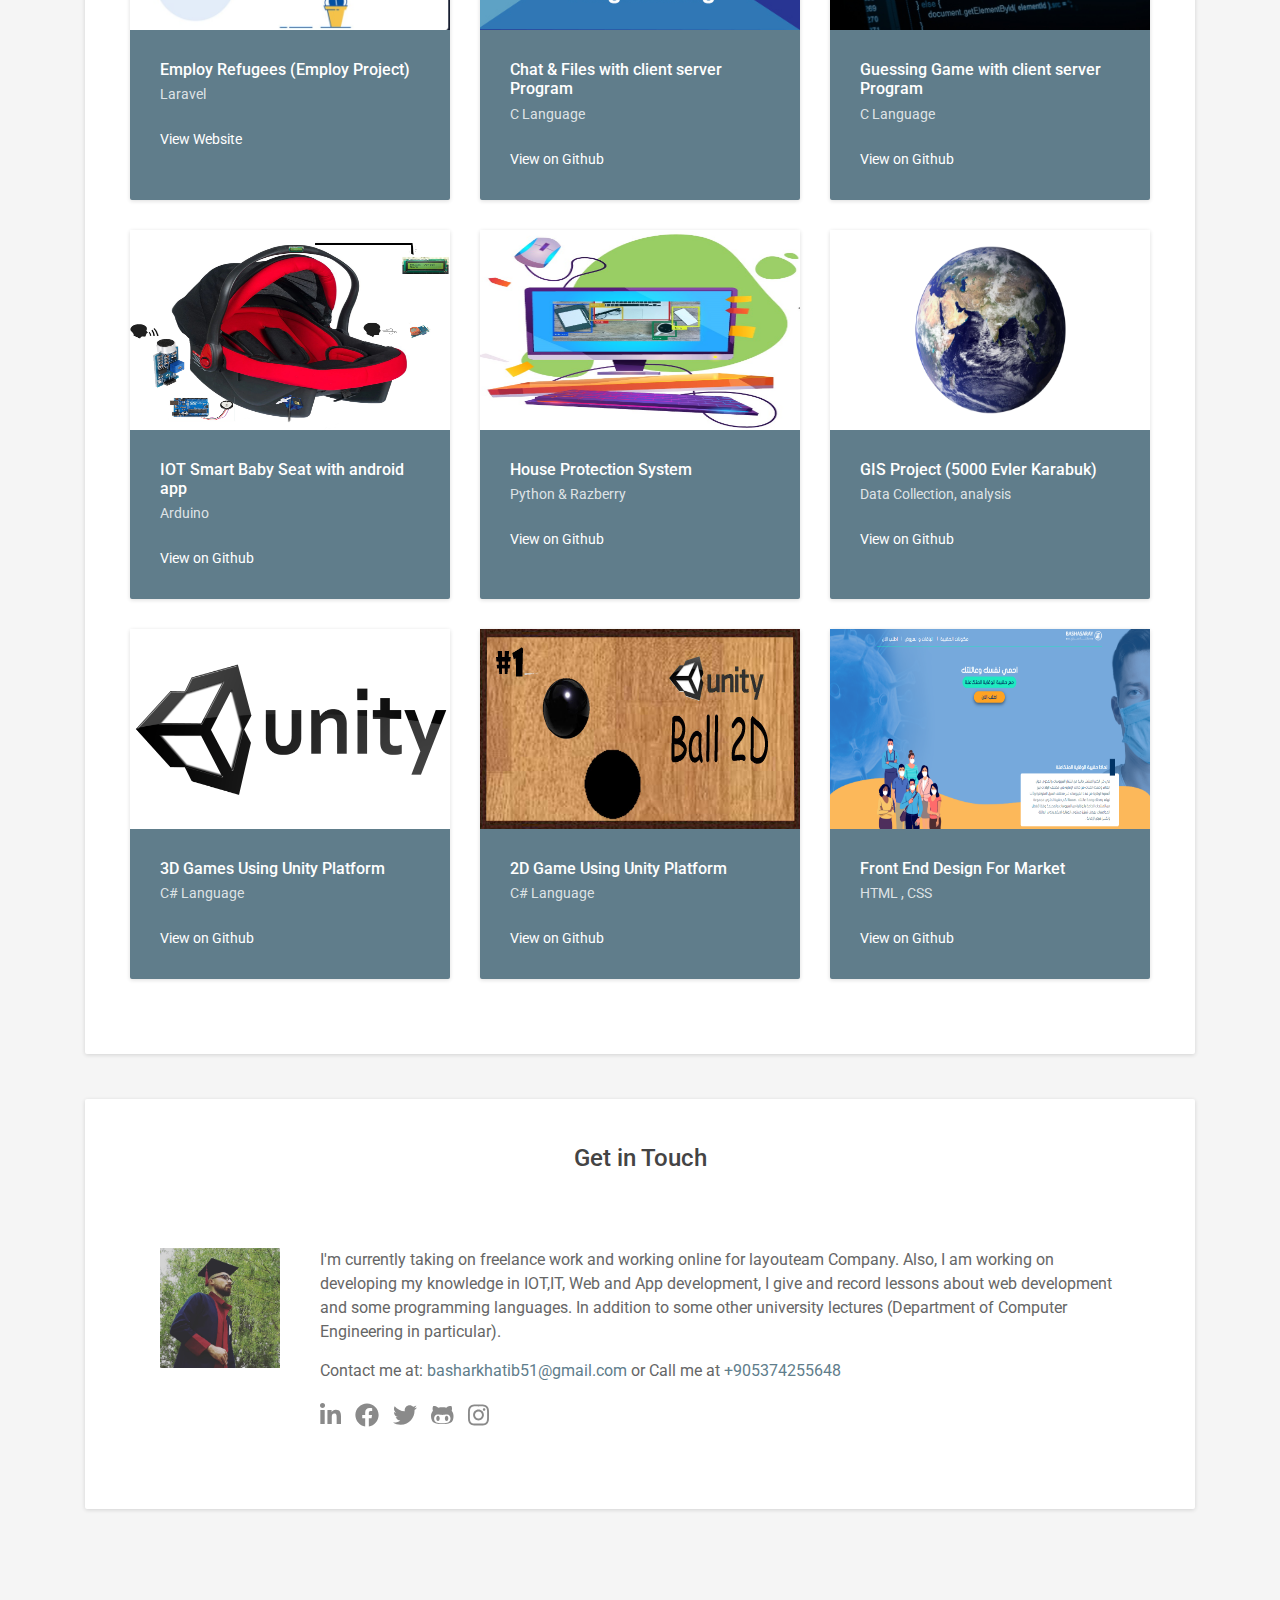
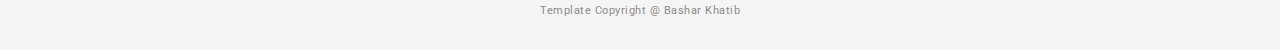
==== commit 634b5c06: "cv" ====
--- a/index.html
+++ b/index.html
@@ -63,7 +63,7 @@
         <div class="top-bar container-fluid">
             <div class="actions">
                 <a class="btn d-none d-md-inline-block" href="mailto:basharkhatib51@gmail.com" target="_blank"><i class="fas fa-paper-plane" aria-hidden="true"></i> Contact me </a>
-                <a class="btn" href="https://drive.google.com/file/d/11SQVI9kjCKYF9ZRiMmy9_uDTW-FYDddV/view?usp=sharing" target="_blank"><i class="fas fa-download" aria-hidden="true"></i> Download My Resume</a>
+                <a class="btn" href="https://drive.google.com/file/d/1eXlWbGFcXDaWZ9aDWrTA_U9uT9OjlKF0/view?usp=sharing" target="_blank"><i class="fas fa-download" aria-hidden="true"></i> Download My Resume</a>
             </div><!--//actions-->
             <ul class="social list-inline">
                 <li class="list-inline-item"><a href="https://www.linkedin.com/in/bashar-khatib-23426b1b0/" target="_blank"><i class="fab fa-linkedin-in" aria-hidden="true"></i></a></li>
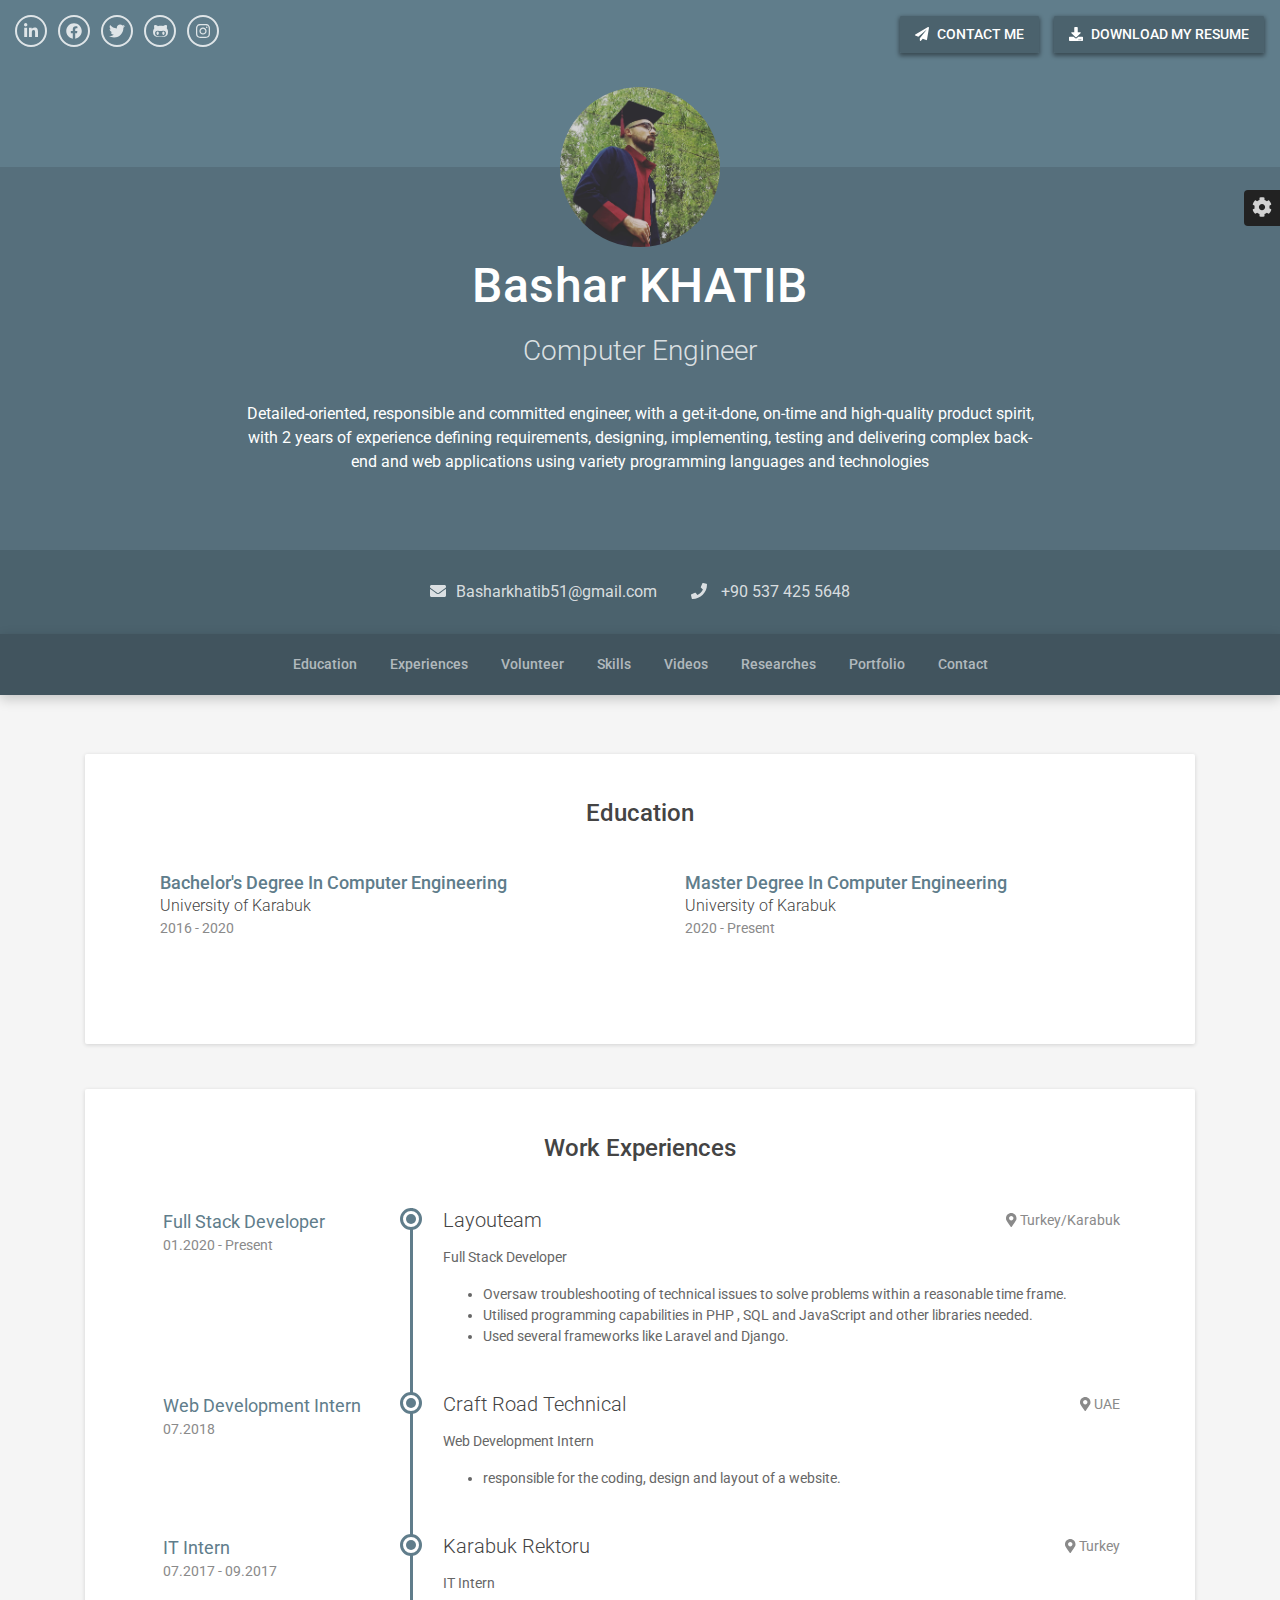
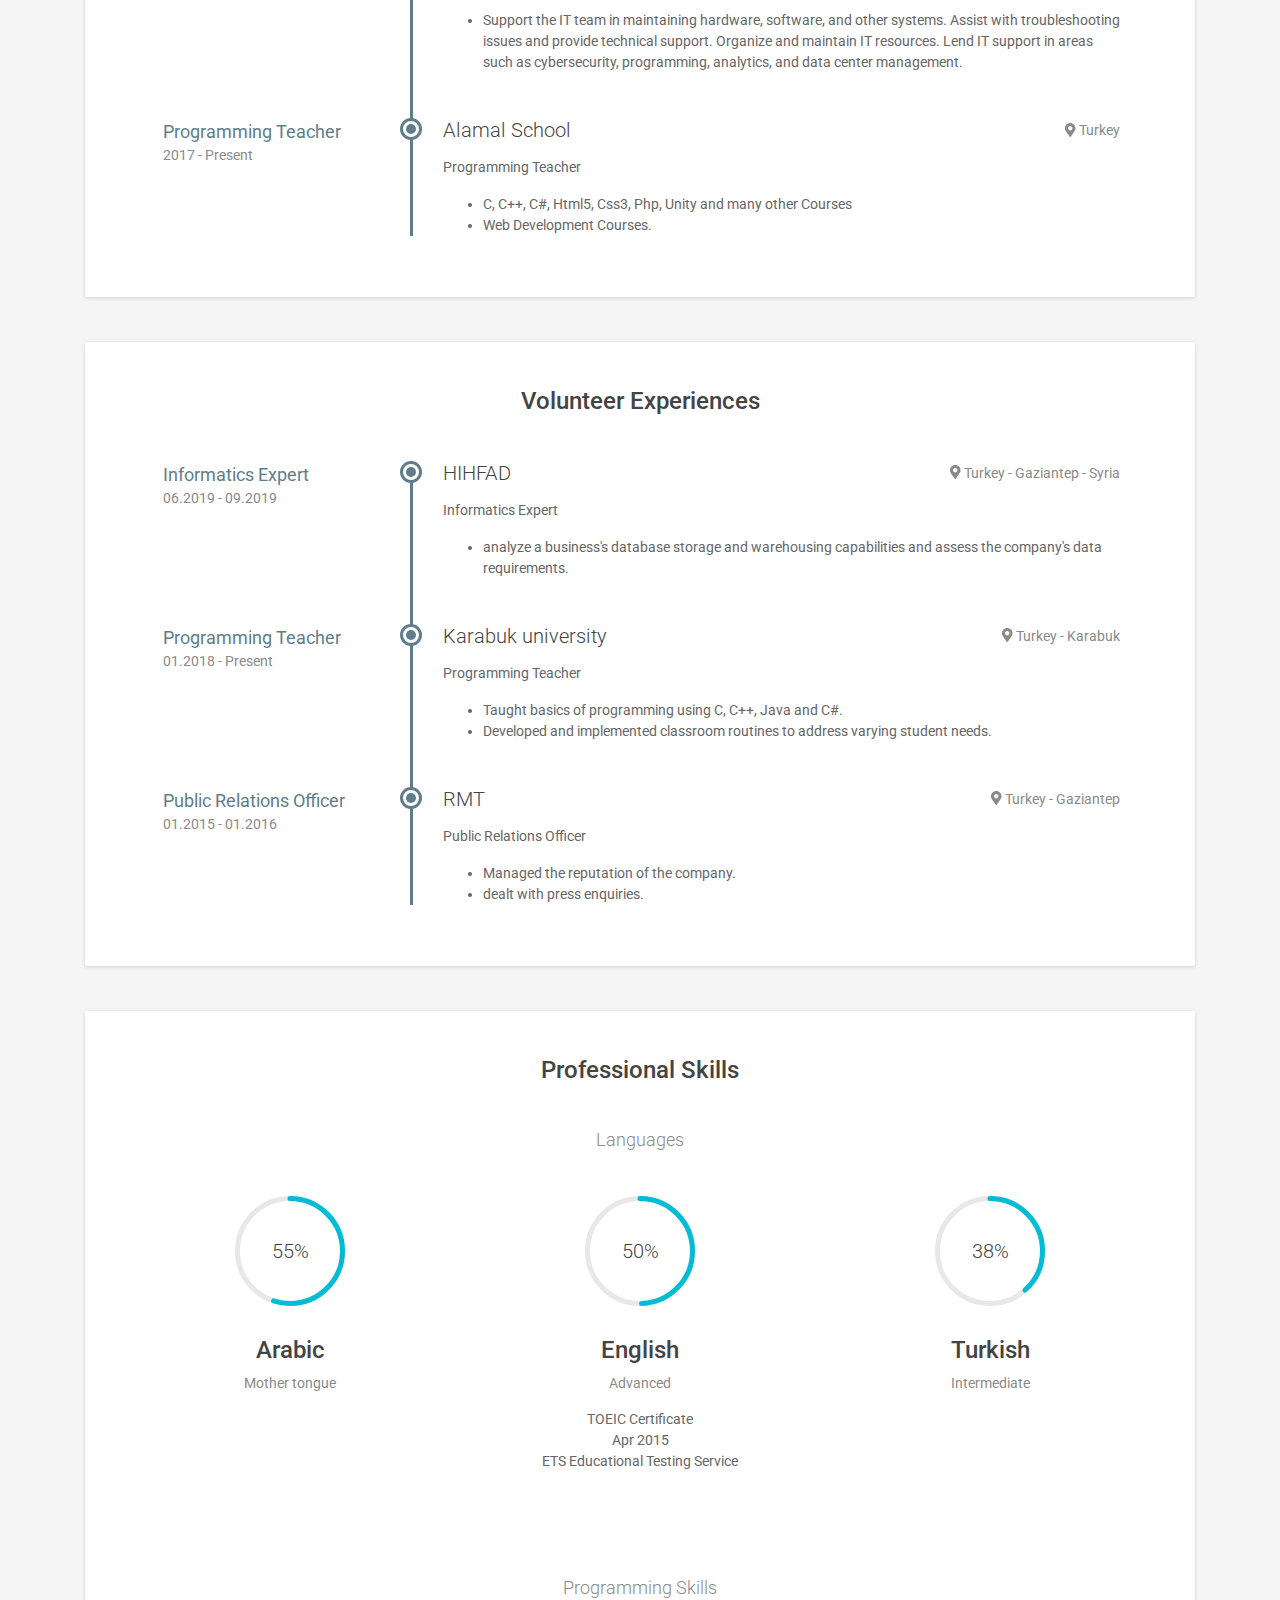
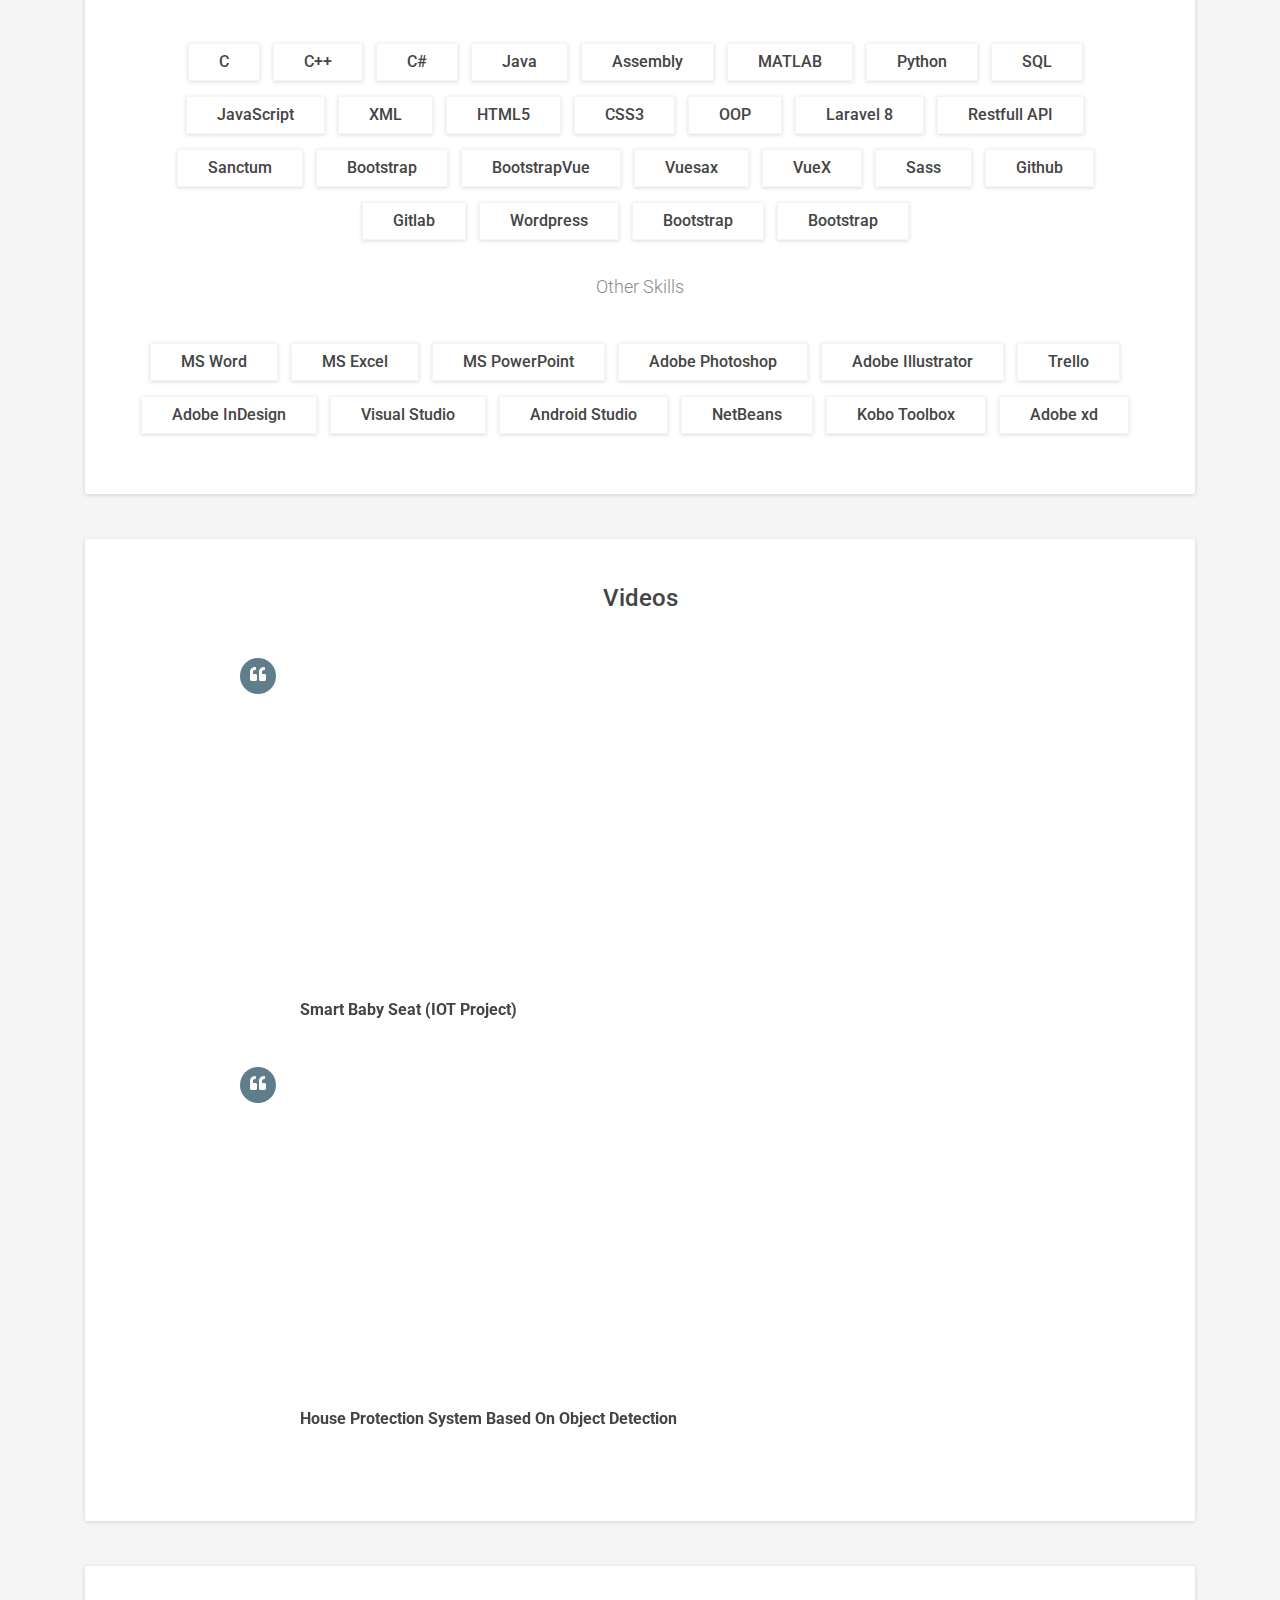
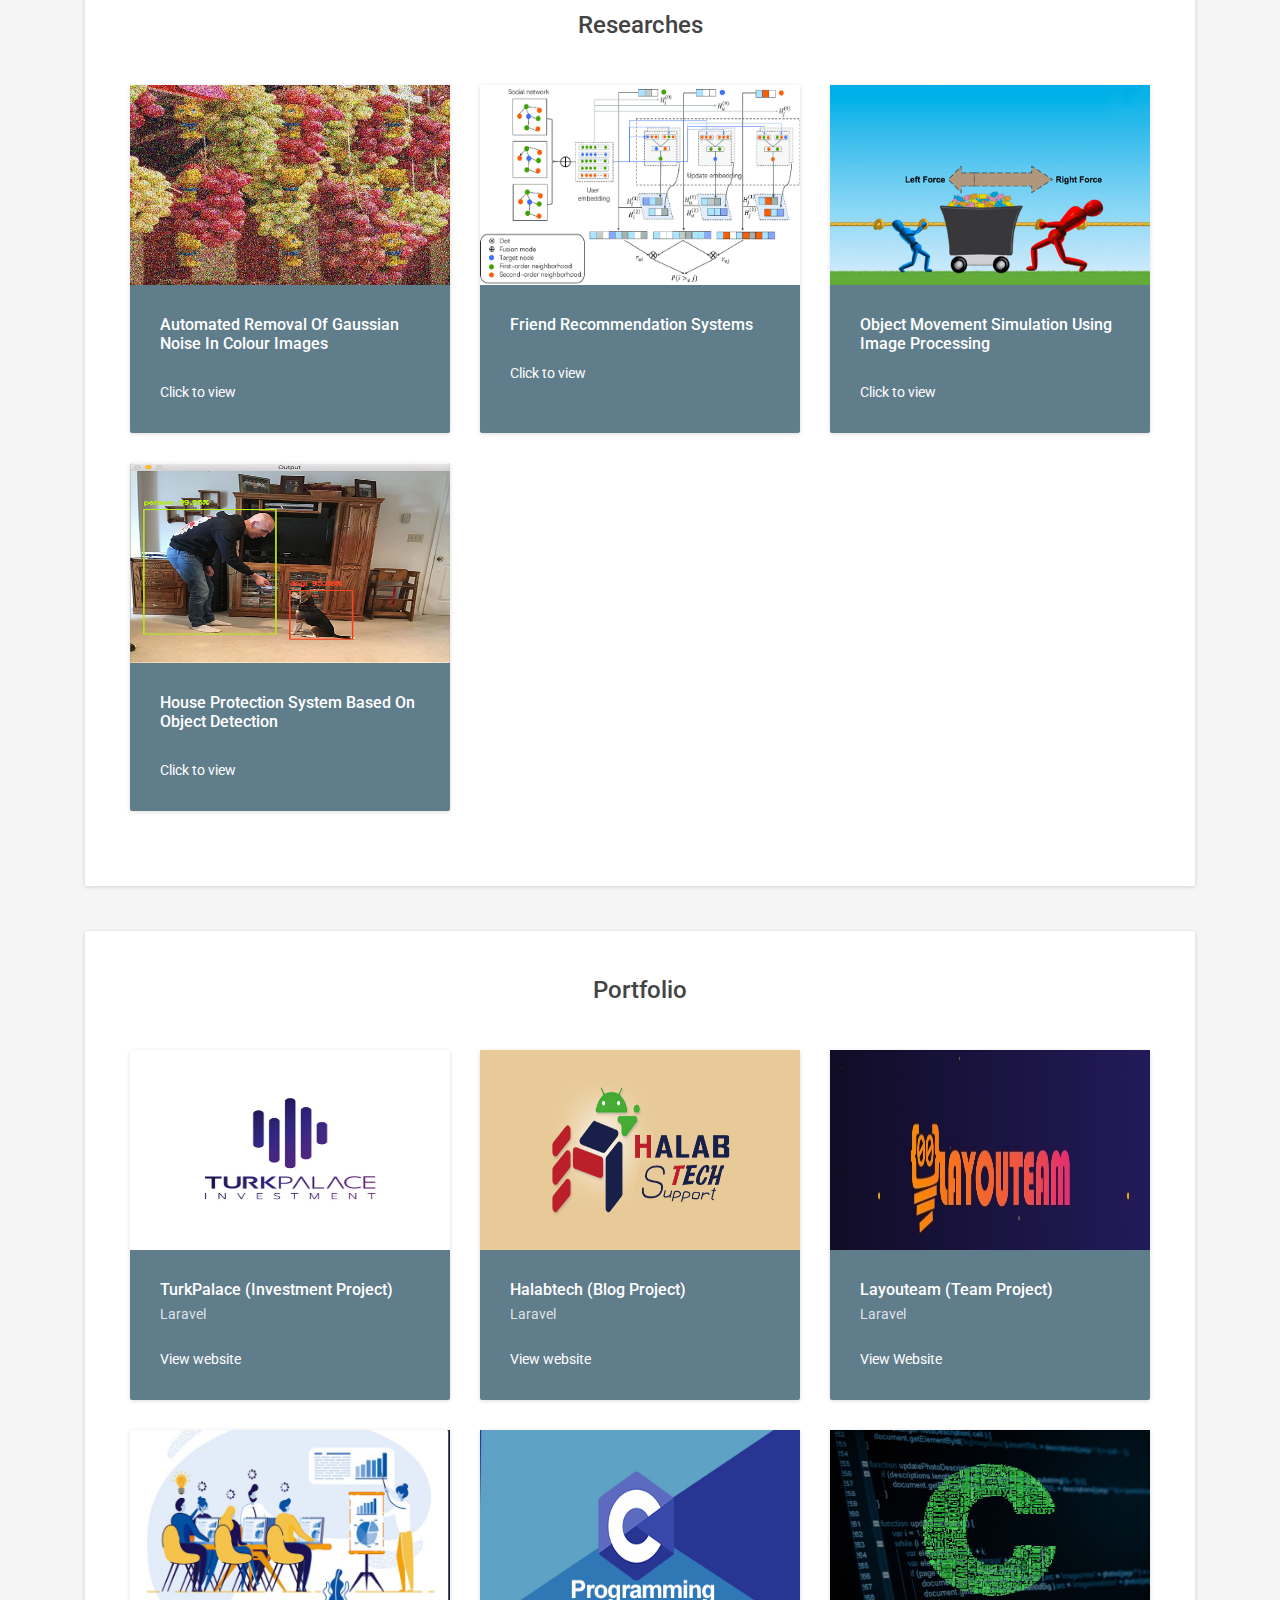
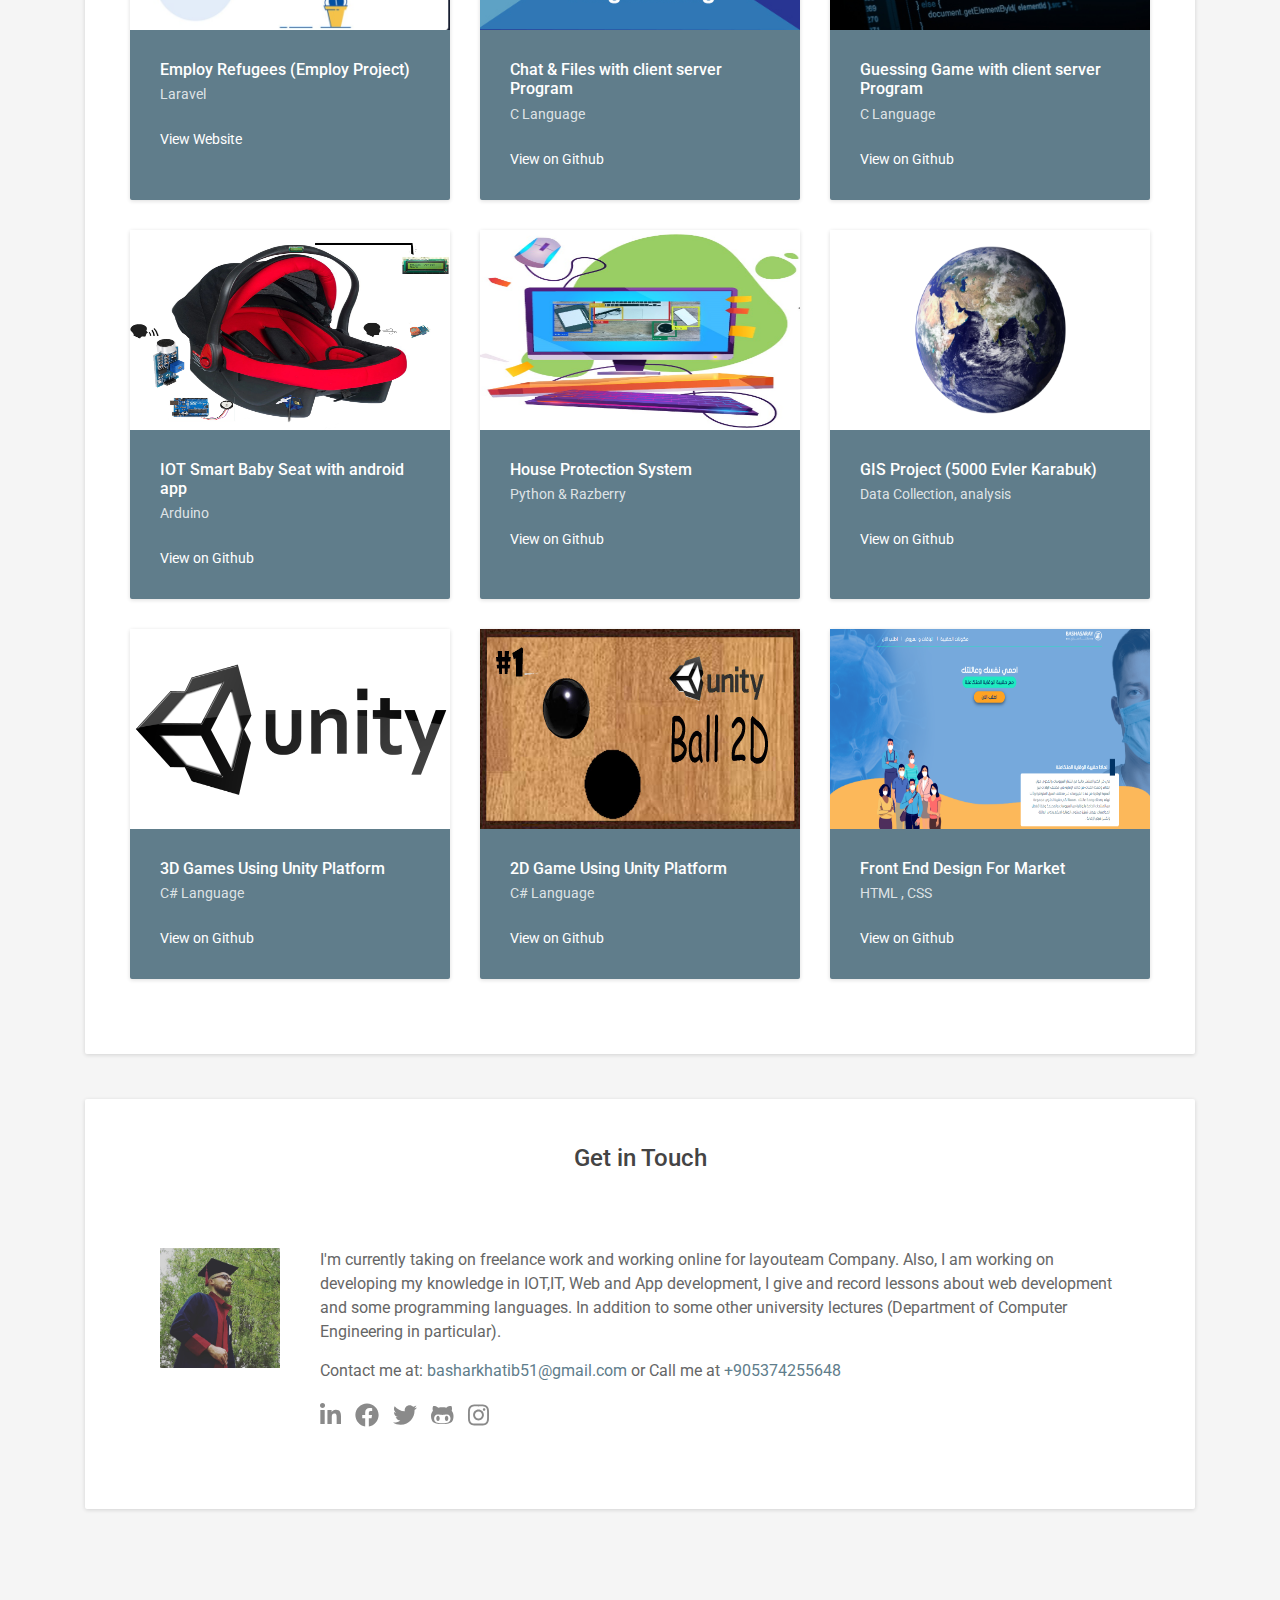
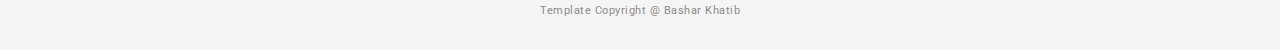
==== commit fb589133: "cv" ====
--- a/index.html
+++ b/index.html
@@ -63,7 +63,7 @@
         <div class="top-bar container-fluid">
             <div class="actions">
                 <a class="btn d-none d-md-inline-block" href="mailto:basharkhatib51@gmail.com" target="_blank"><i class="fas fa-paper-plane" aria-hidden="true"></i> Contact me </a>
-                <a class="btn" href="https://drive.google.com/file/d/1eXlWbGFcXDaWZ9aDWrTA_U9uT9OjlKF0/view?usp=sharing" target="_blank"><i class="fas fa-download" aria-hidden="true"></i> Download My Resume</a>
+                <a class="btn" href="https://drive.google.com/file/d/1xpJMoKz81gAU5FX0OnyLIifu0_Vjes1y/view?usp=sharing" target="_blank"><i class="fas fa-download" aria-hidden="true"></i> Download My Resume</a>
             </div><!--//actions-->
             <ul class="social list-inline">
                 <li class="list-inline-item"><a href="https://www.linkedin.com/in/bashar-khatib-23426b1b0/" target="_blank"><i class="fab fa-linkedin-in" aria-hidden="true"></i></a></li>
